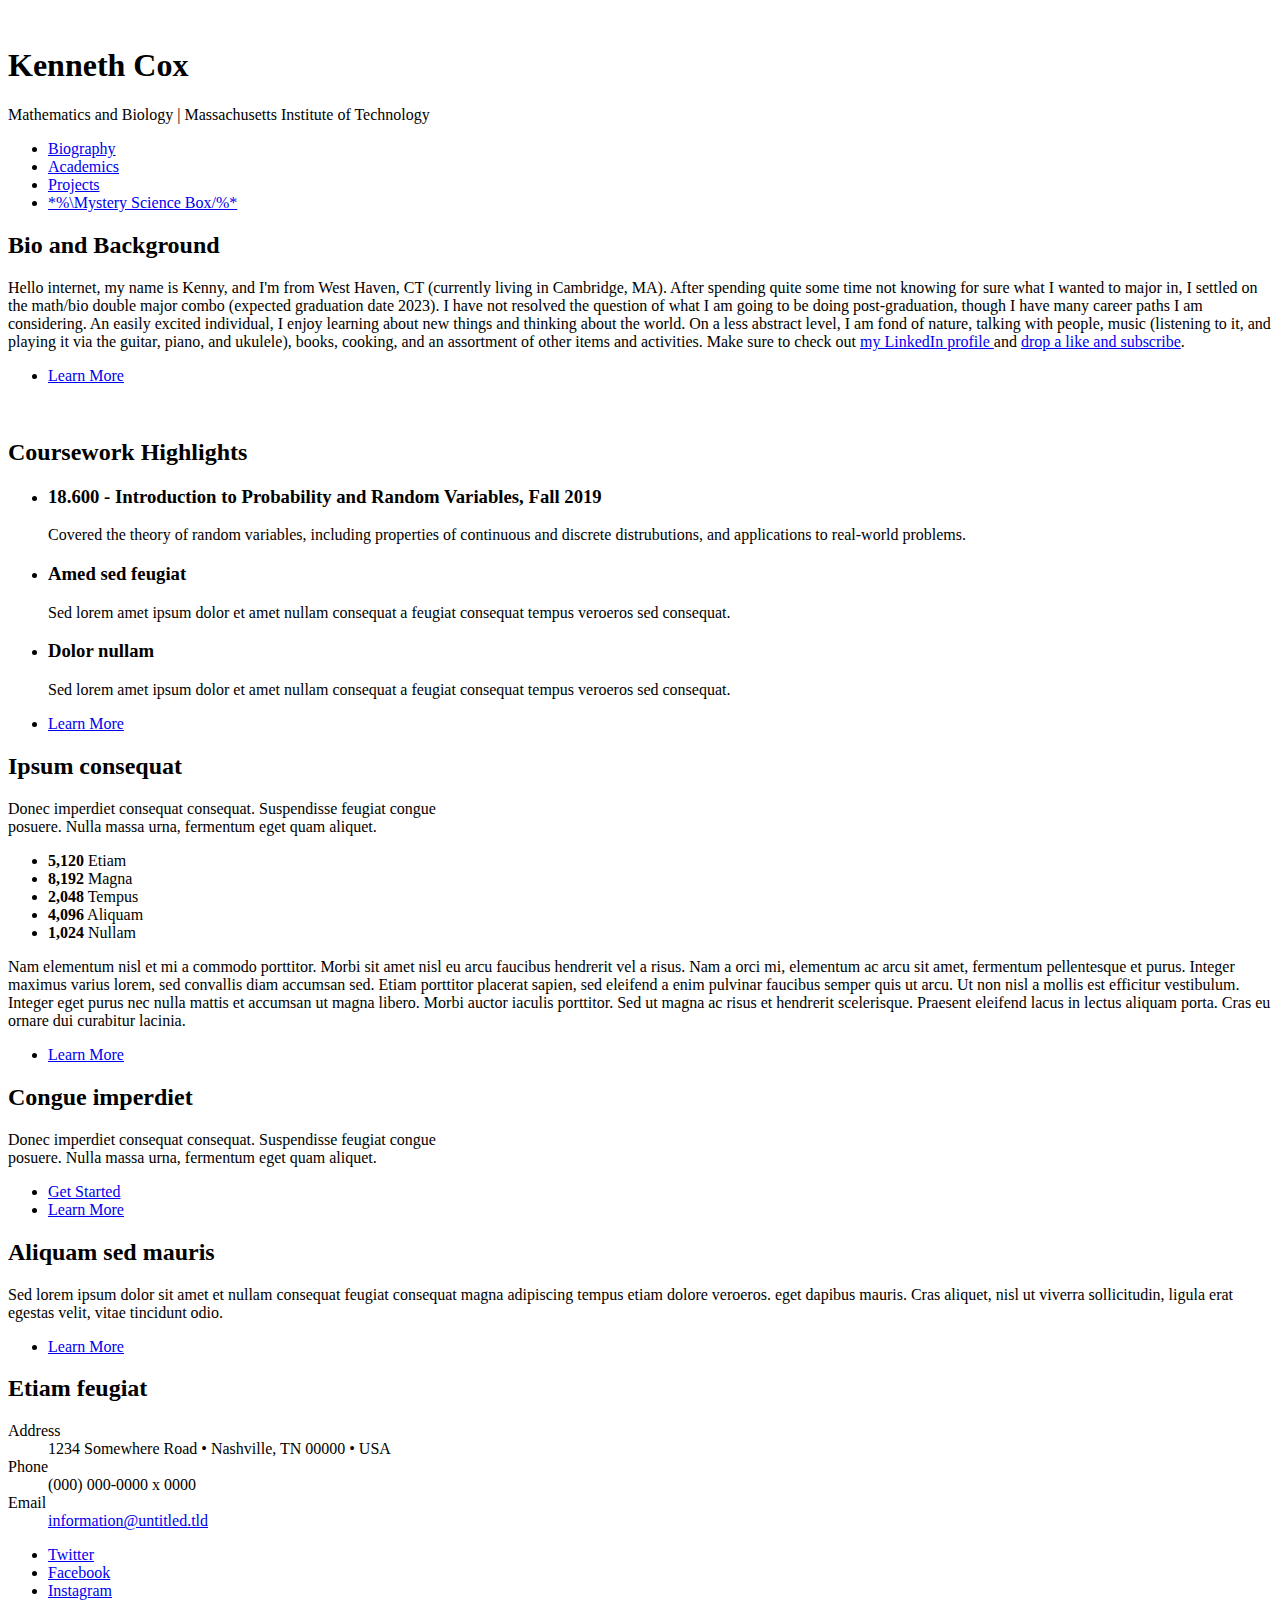
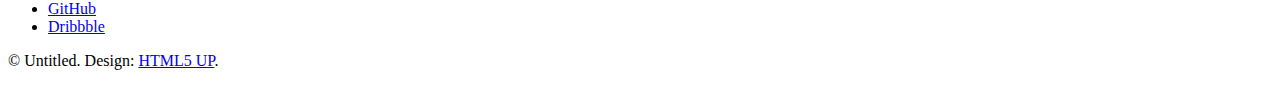
==== index.html @ 0f605940 "bio" ====
<!DOCTYPE HTML>
<!--
	Stellar by HTML5 UP
	html5up.net | @ajlkn
	Free for personal and commercial use under the CCA 3.0 license (html5up.net/license)
-->
<html>
	<head>
		<title>Kenneth Cox - Personal Portfolio</title>
		<meta charset="utf-8" />
		<meta name="viewport" content="width=device-width, initial-scale=1, user-scalable=no" />
		<link rel="stylesheet" href="assets/css/main.css" />
		<noscript><link rel="stylesheet" href="assets/css/noscript.css" /></noscript>
	</head>
	<body class="is-preload">

		<!-- Wrapper -->
			<div id="wrapper">

				<!-- Header -->
					<header id="header" class="alt">
						<span class="logo"><img src="images/guitar playing pic.jpg" alt="" /></span>
						<h1>Kenneth Cox</h1>
						<p>Mathematics and Biology | Massachusetts Institute of Technology</p>
					</header>

				<!-- Nav -->
					<nav id="nav">
						<ul>
							<li><a href="#intro" class="active">Biography</a></li>
							<li><a href="#first">Academics</a></li>
							<li><a href="#second">Projects</a></li>
							<li><a href="#cta">*%\Mystery Science Box/%*</a></li>
						</ul>
					</nav>

				<!-- Main -->
					<div id="main">

						<!-- Introduction -->
							<section id="intro" class="main">
								<div class="spotlight">
									<div class="content">
										<header class="major">
											<h2>Bio and Background</h2>
										</header>
										<p>Hello internet, my name is Kenny, and I'm from West Haven, CT (currently living in Cambridge, MA). After spending quite some time not 
											knowing for sure what I wanted to major in, I settled on the math/bio double major combo (expected graduation date 2023). I have not 
											resolved the question of what I am going to be doing post-graduation, though I have many career paths I am considering. An easily
											excited individual, I enjoy learning about new things and thinking about the world. On a less abstract level, I am fond of 
											nature, talking with people, music (listening to it, and playing it via the guitar, piano, and ukulele), books, cooking, and an
											assortment of other items and activities. Make sure to check out <a href = "https://www.linkedin.com/in/kenneth-cox-94a779156/"> my LinkedIn profile </a>
											and <a href = "https://www.youtube.com/watch?v=dQw4w9WgXcQ">drop a like and subscribe</a>.
										</p>
										<ul class="actions">
											<li><a href="generic.html" class="button">Learn More</a></li>
										</ul>
									</div>
									<span class="image"><img src="images/pic01.jpg" alt="" /></span>
								</div>
							</section>

						<!-- First Section -->
							<section id="first" class="main special">
								<header class="major">
									<h2>Coursework Highlights</h2>
								</header>
								<ul class="features">
									<li>
										<span class="icon solid major style1 fa-code"></span>
										<h3>18.600 - Introduction to Probability and Random Variables, Fall 2019</h3>
										<p>Covered the theory of random variables, including properties of continuous and discrete distrubutions, and applications to real-world problems.</p>
									</li>
									<li>
										<span class="icon major style3 fa-copy"></span>
										<h3>Amed sed feugiat</h3>
										<p>Sed lorem amet ipsum dolor et amet nullam consequat a feugiat consequat tempus veroeros sed consequat.</p>
									</li>
									<li>
										<span class="icon major style5 fa-gem"></span>
										<h3>Dolor nullam</h3>
										<p>Sed lorem amet ipsum dolor et amet nullam consequat a feugiat consequat tempus veroeros sed consequat.</p>
									</li>
								</ul>
								<footer class="major">
									<ul class="actions special">
										<li><a href="generic.html" class="button">Learn More</a></li>
									</ul>
								</footer>
							</section>

						<!-- Second Section -->
							<section id="second" class="main special">
								<header class="major">
									<h2>Ipsum consequat</h2>
									<p>Donec imperdiet consequat consequat. Suspendisse feugiat congue<br />
									posuere. Nulla massa urna, fermentum eget quam aliquet.</p>
								</header>
								<ul class="statistics">
									<li class="style1">
										<span class="icon solid fa-code-branch"></span>
										<strong>5,120</strong> Etiam
									</li>
									<li class="style2">
										<span class="icon fa-folder-open"></span>
										<strong>8,192</strong> Magna
									</li>
									<li class="style3">
										<span class="icon solid fa-signal"></span>
										<strong>2,048</strong> Tempus
									</li>
									<li class="style4">
										<span class="icon solid fa-laptop"></span>
										<strong>4,096</strong> Aliquam
									</li>
									<li class="style5">
										<span class="icon fa-gem"></span>
										<strong>1,024</strong> Nullam
									</li>
								</ul>
								<p class="content">Nam elementum nisl et mi a commodo porttitor. Morbi sit amet nisl eu arcu faucibus hendrerit vel a risus. Nam a orci mi, elementum ac arcu sit amet, fermentum pellentesque et purus. Integer maximus varius lorem, sed convallis diam accumsan sed. Etiam porttitor placerat sapien, sed eleifend a enim pulvinar faucibus semper quis ut arcu. Ut non nisl a mollis est efficitur vestibulum. Integer eget purus nec nulla mattis et accumsan ut magna libero. Morbi auctor iaculis porttitor. Sed ut magna ac risus et hendrerit scelerisque. Praesent eleifend lacus in lectus aliquam porta. Cras eu ornare dui curabitur lacinia.</p>
								<footer class="major">
									<ul class="actions special">
										<li><a href="generic.html" class="button">Learn More</a></li>
									</ul>
								</footer>
							</section>

						<!-- Get Started -->
							<section id="cta" class="main special">
								<header class="major">
									<h2>Congue imperdiet</h2>
									<p>Donec imperdiet consequat consequat. Suspendisse feugiat congue<br />
									posuere. Nulla massa urna, fermentum eget quam aliquet.</p>
								</header>
								<footer class="major">
									<ul class="actions special">
										<li><a href="generic.html" class="button primary">Get Started</a></li>
										<li><a href="generic.html" class="button">Learn More</a></li>
									</ul>
								</footer>
							</section>

					</div>

				<!-- Footer -->
					<footer id="footer">
						<section>
							<h2>Aliquam sed mauris</h2>
							<p>Sed lorem ipsum dolor sit amet et nullam consequat feugiat consequat magna adipiscing tempus etiam dolore veroeros. eget dapibus mauris. Cras aliquet, nisl ut viverra sollicitudin, ligula erat egestas velit, vitae tincidunt odio.</p>
							<ul class="actions">
								<li><a href="generic.html" class="button">Learn More</a></li>
							</ul>
						</section>
						<section>
							<h2>Etiam feugiat</h2>
							<dl class="alt">
								<dt>Address</dt>
								<dd>1234 Somewhere Road &bull; Nashville, TN 00000 &bull; USA</dd>
								<dt>Phone</dt>
								<dd>(000) 000-0000 x 0000</dd>
								<dt>Email</dt>
								<dd><a href="#">information@untitled.tld</a></dd>
							</dl>
							<ul class="icons">
								<li><a href="#" class="icon brands fa-twitter alt"><span class="label">Twitter</span></a></li>
								<li><a href="#" class="icon brands fa-facebook-f alt"><span class="label">Facebook</span></a></li>
								<li><a href="#" class="icon brands fa-instagram alt"><span class="label">Instagram</span></a></li>
								<li><a href="#" class="icon brands fa-github alt"><span class="label">GitHub</span></a></li>
								<li><a href="#" class="icon brands fa-dribbble alt"><span class="label">Dribbble</span></a></li>
							</ul>
						</section>
						<p class="copyright">&copy; Untitled. Design: <a href="https://html5up.net">HTML5 UP</a>.</p>
					</footer>

			</div>

		<!-- Scripts -->
			<script src="assets/js/jquery.min.js"></script>
			<script src="assets/js/jquery.scrollex.min.js"></script>
			<script src="assets/js/jquery.scrolly.min.js"></script>
			<script src="assets/js/browser.min.js"></script>
			<script src="assets/js/breakpoints.min.js"></script>
			<script src="assets/js/util.js"></script>
			<script src="assets/js/main.js"></script>

	</body>
</html>
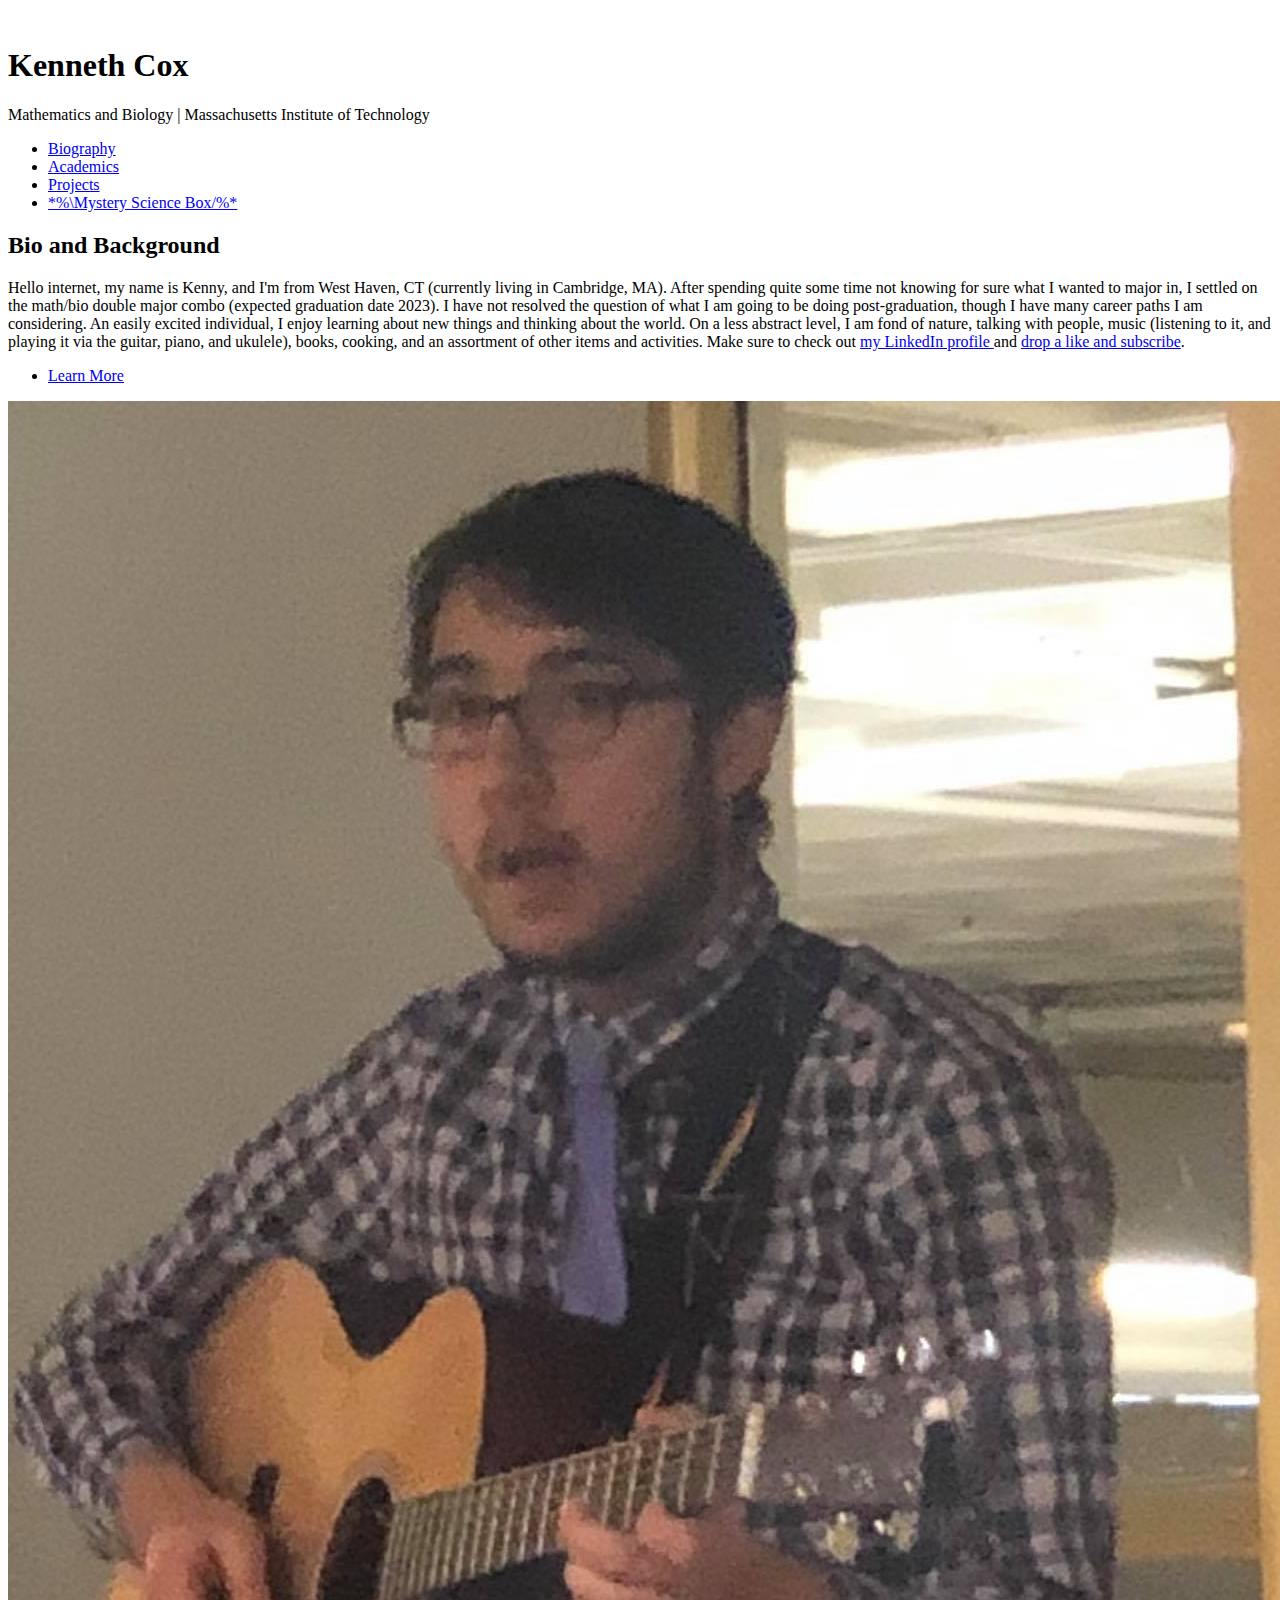
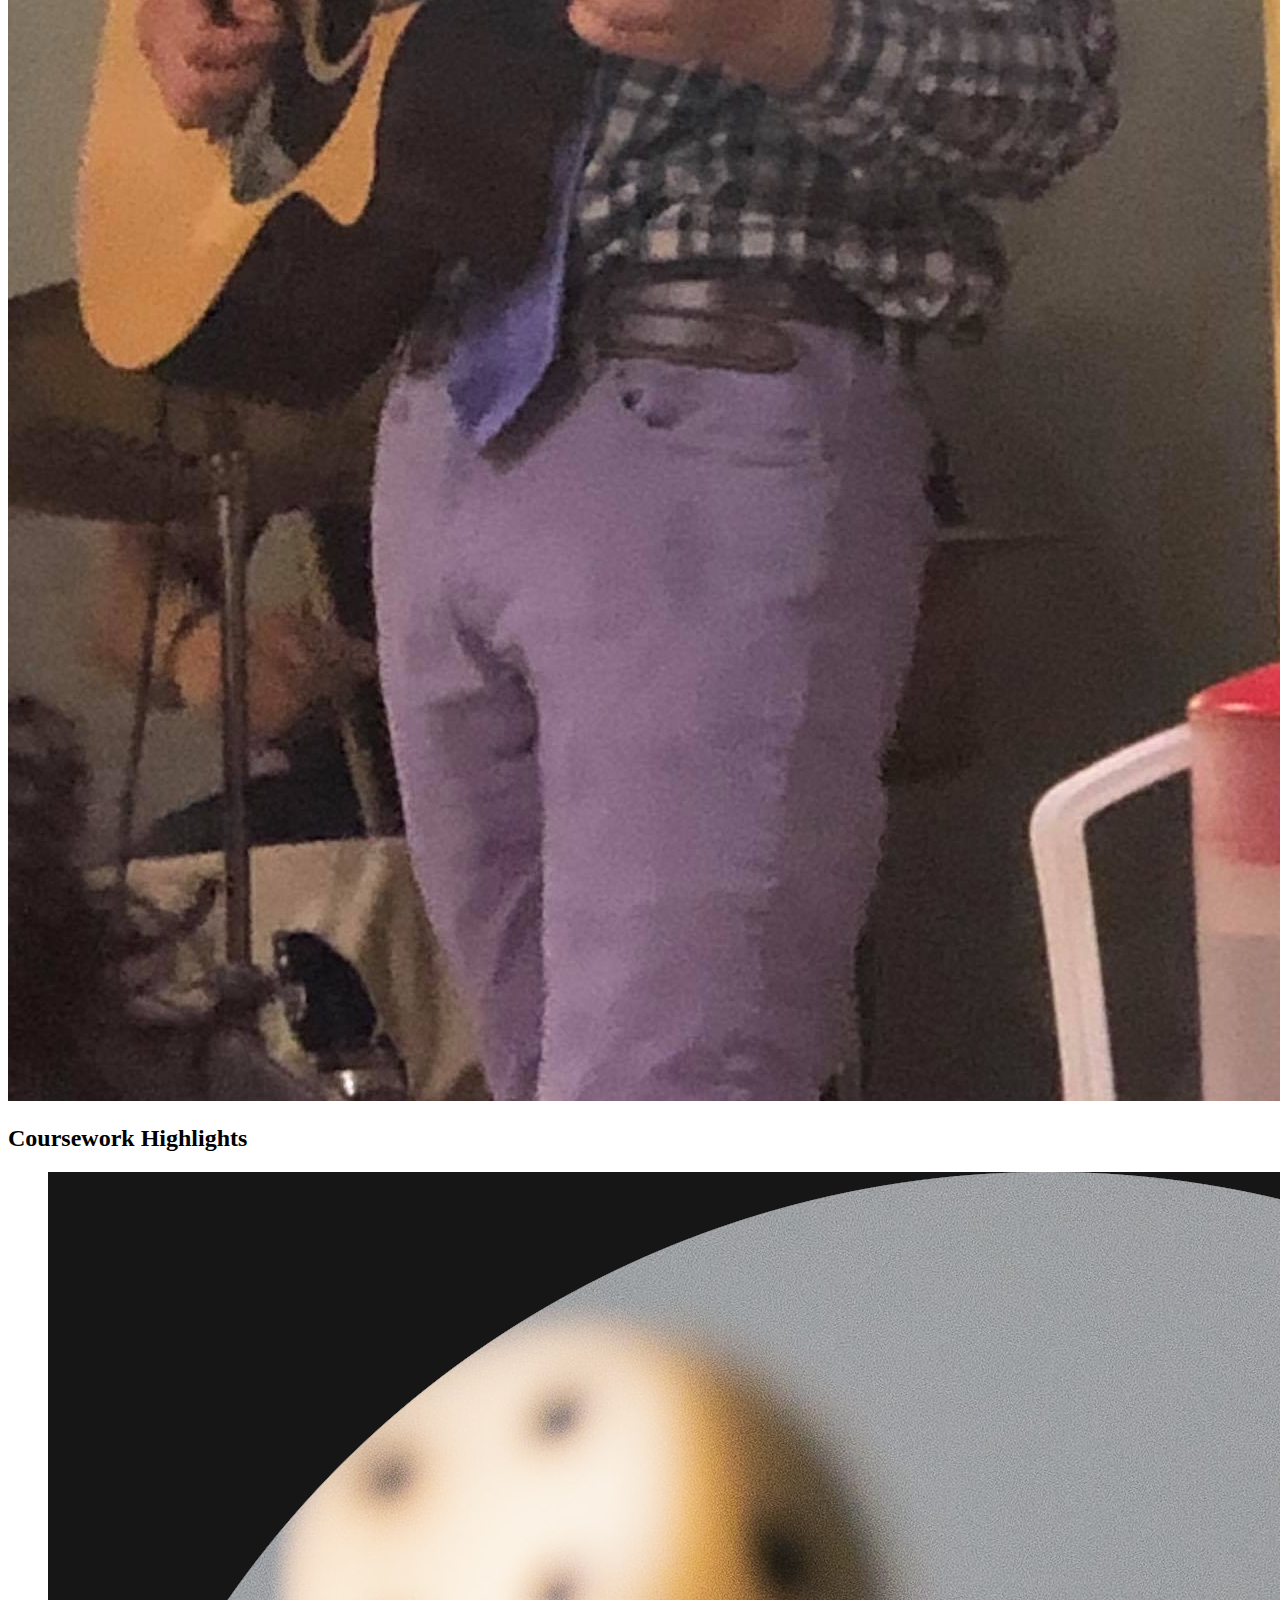
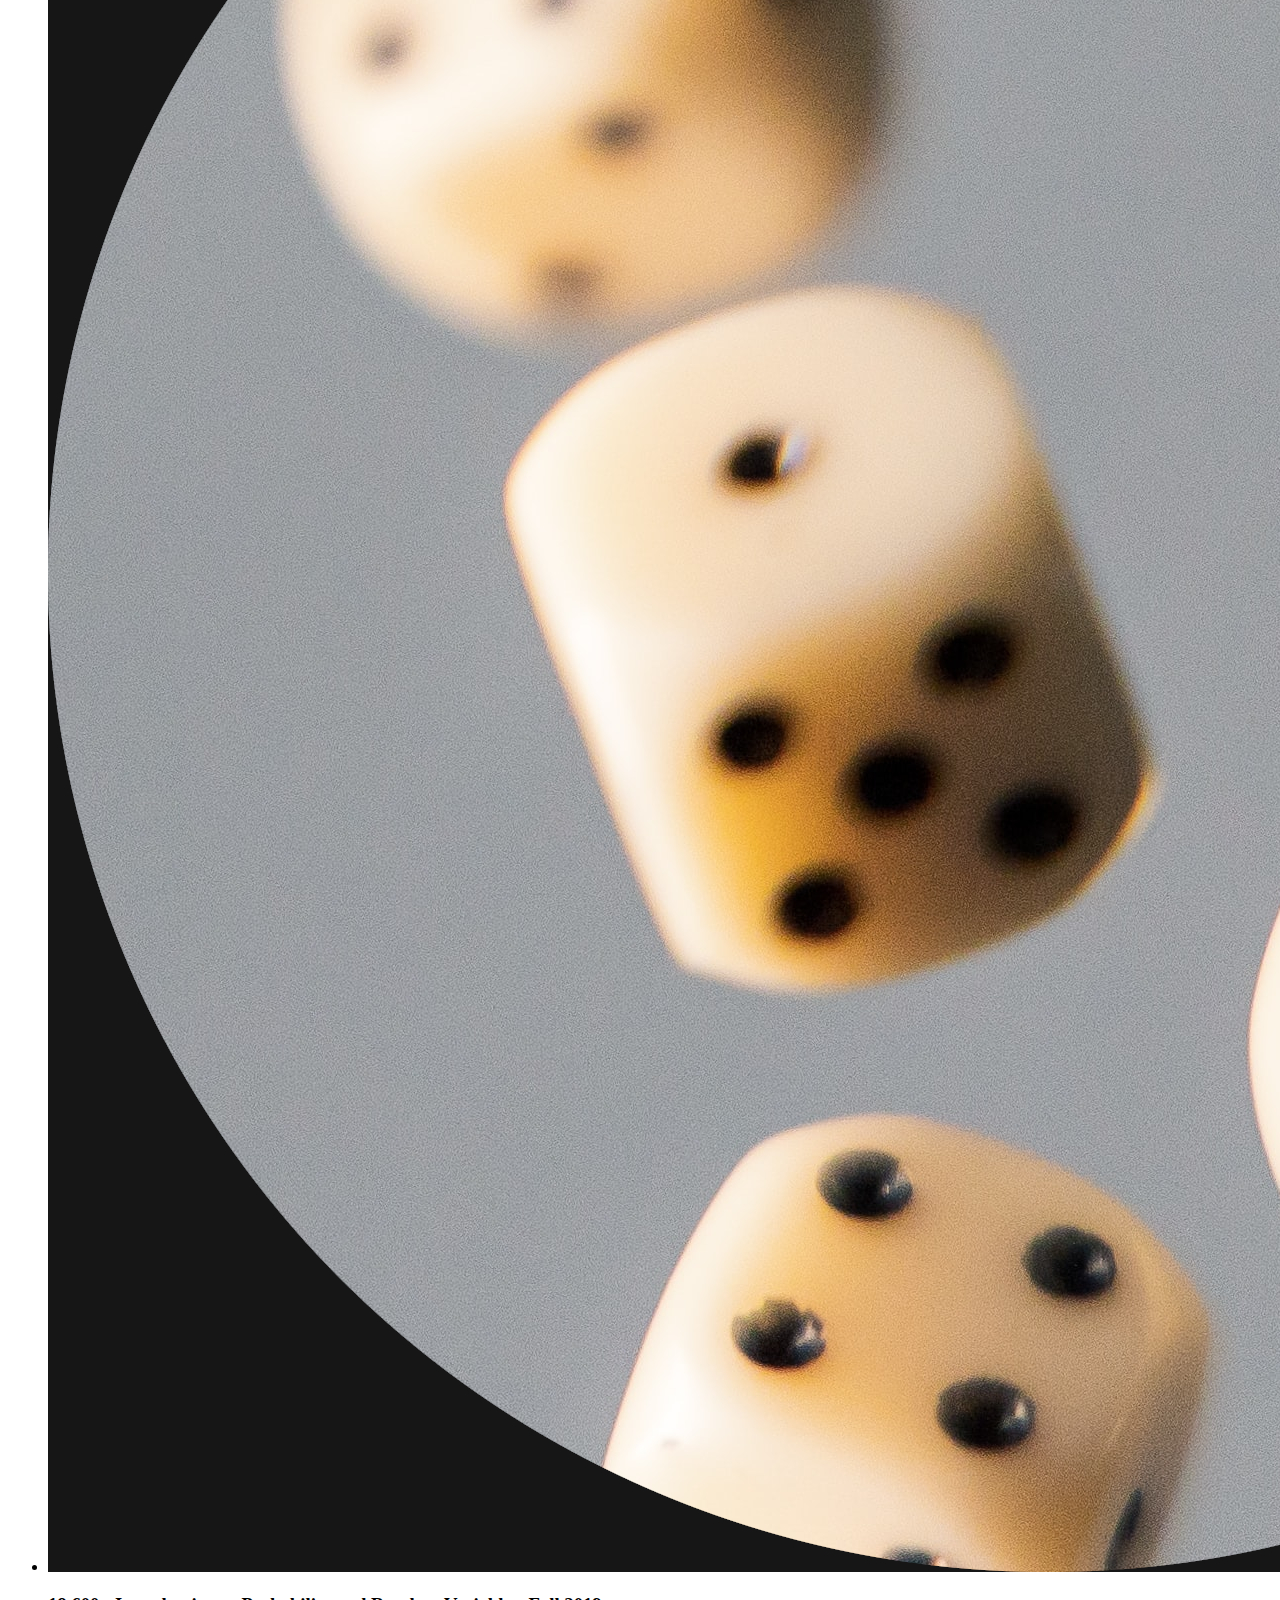
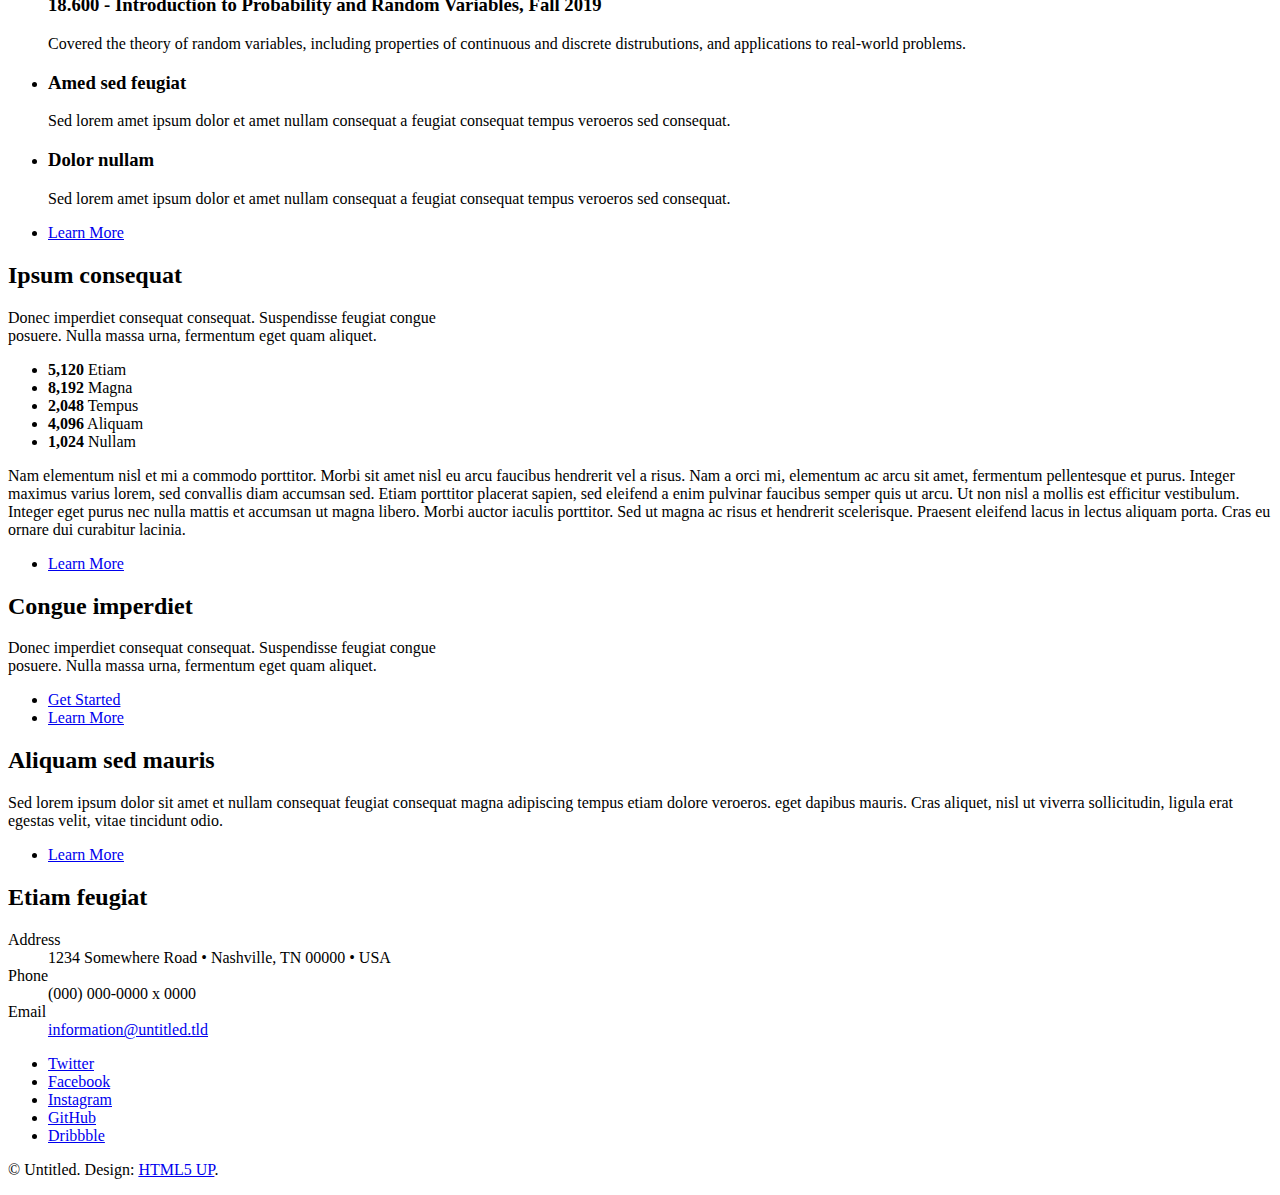
==== commit a0b1dfe1: "image tests" ====
--- a/index.html
+++ b/index.html
@@ -56,7 +56,7 @@
 											<li><a href="generic.html" class="button">Learn More</a></li>
 										</ul>
 									</div>
-									<span class="image"><img src="images/pic01.jpg" alt="" /></span>
+									<span class="image"><img src="images/grainy guitar pic.jpg" alt="" /></span>
 								</div>
 							</section>
 
@@ -67,7 +67,7 @@
 								</header>
 								<ul class="features">
 									<li>
-										<span class="icon solid major style1 fa-code"></span>
+										<span class="image"><img src="images/dice.jpg" alt="" /></span>
 										<h3>18.600 - Introduction to Probability and Random Variables, Fall 2019</h3>
 										<p>Covered the theory of random variables, including properties of continuous and discrete distrubutions, and applications to real-world problems.</p>
 									</li>
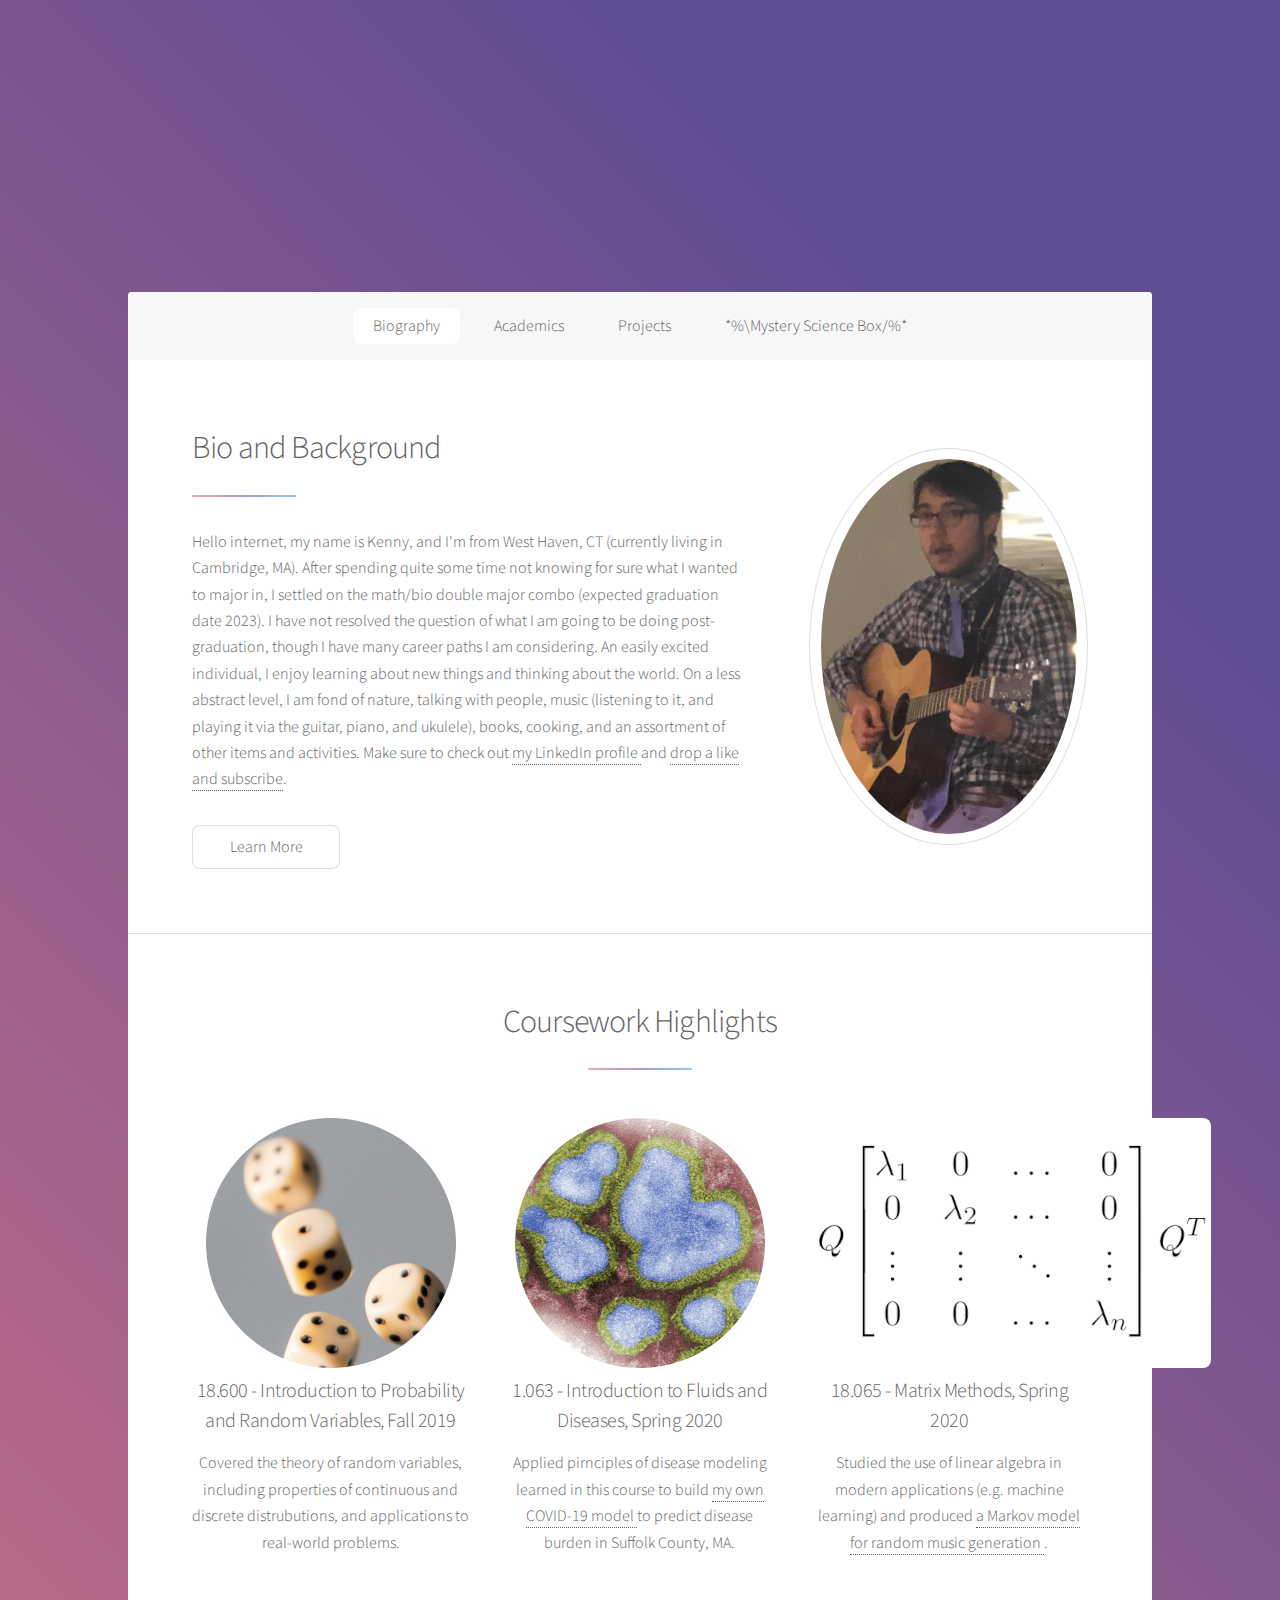
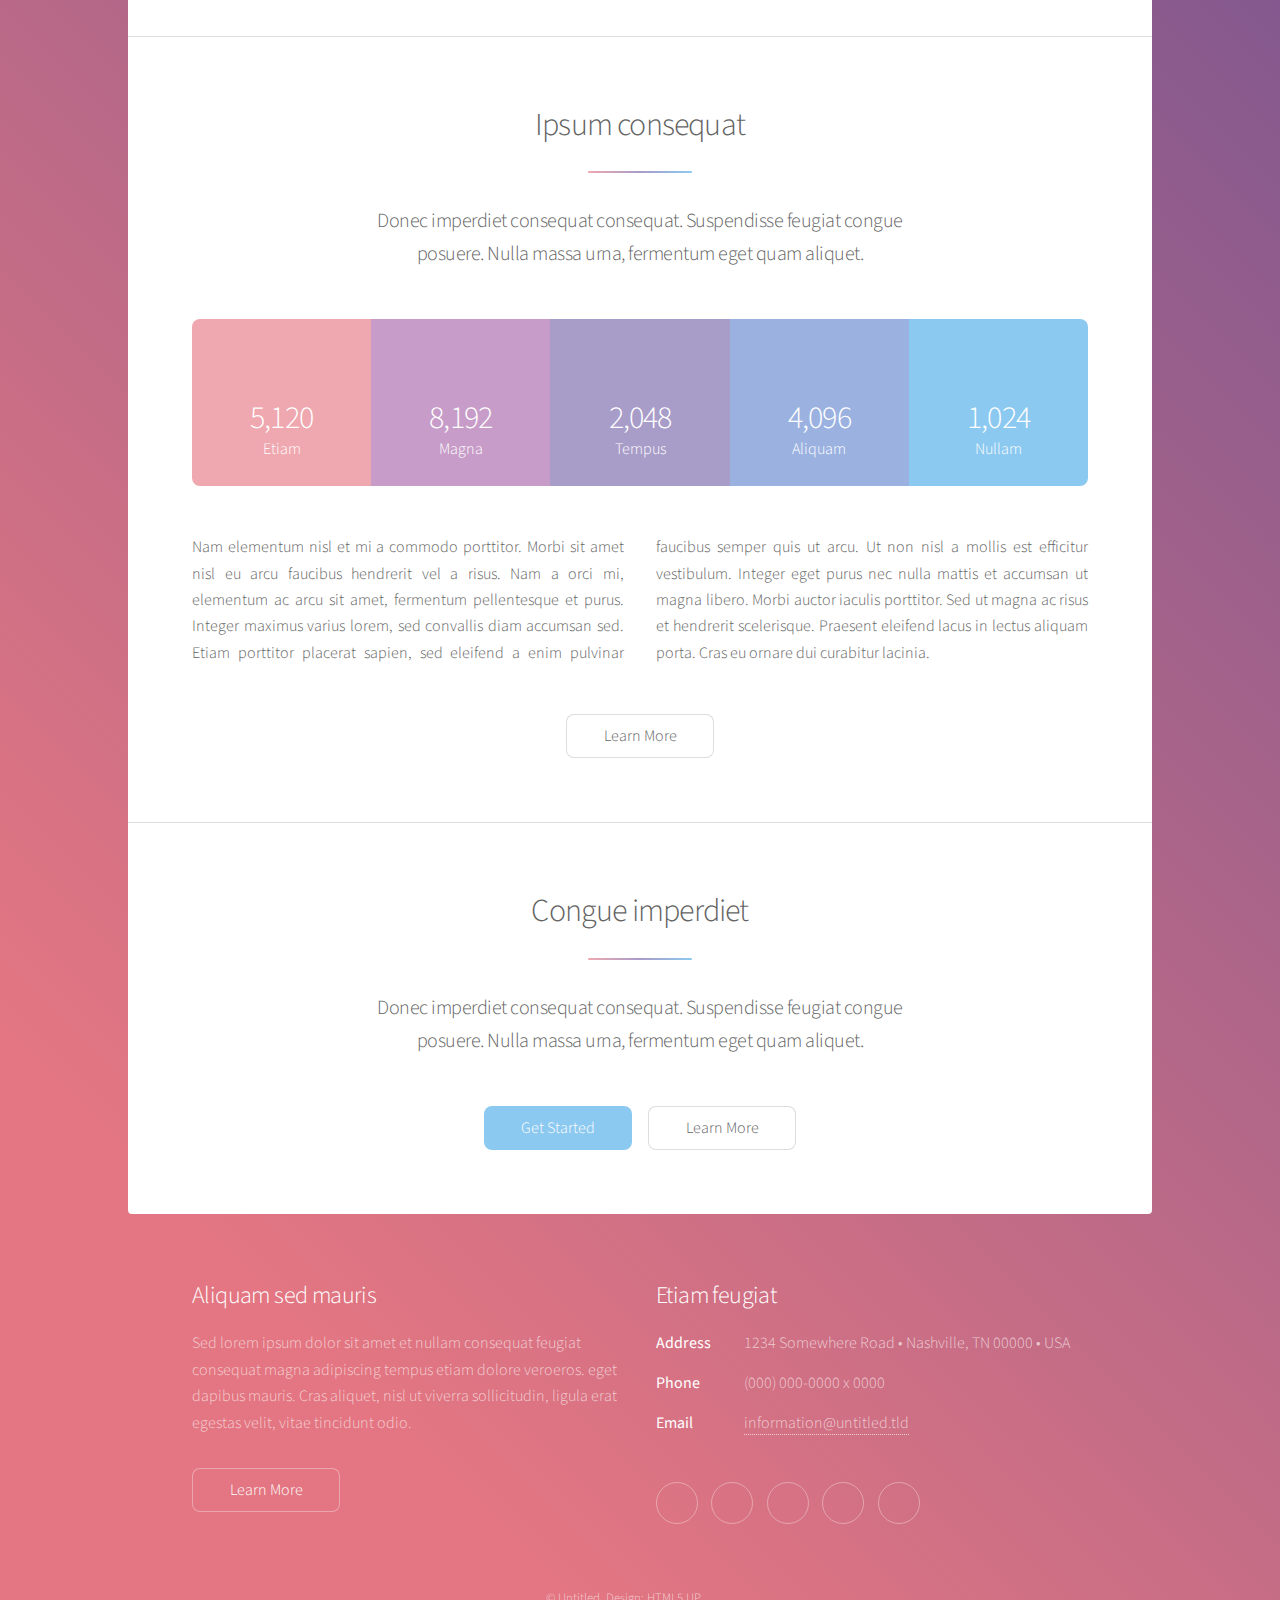
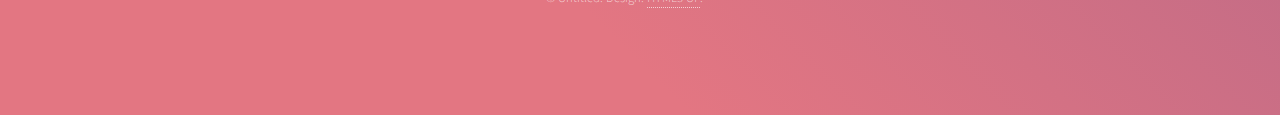
==== commit 7031c20d: "course highlights" ====
--- a/index.html
+++ b/index.html
@@ -19,7 +19,6 @@
 
 				<!-- Header -->
 					<header id="header" class="alt">
-						<span class="logo"><img src="images/guitar playing pic.jpg" alt="" /></span>
 						<h1>Kenneth Cox</h1>
 						<p>Mathematics and Biology | Massachusetts Institute of Technology</p>
 					</header>
@@ -72,21 +71,16 @@
 										<p>Covered the theory of random variables, including properties of continuous and discrete distrubutions, and applications to real-world problems.</p>
 									</li>
 									<li>
-										<span class="icon major style3 fa-copy"></span>
-										<h3>Amed sed feugiat</h3>
-										<p>Sed lorem amet ipsum dolor et amet nullam consequat a feugiat consequat tempus veroeros sed consequat.</p>
+										<span class="image"><img src="images/virus.jpg" alt="" /></span>
+										<h3>1.063 - Introduction to Fluids and Diseases, Spring 2020</h3>
+										<p>Applied pirnciples of disease modeling learned in this course to build <a href = "documents/1.063 Final Project Report.pdf"> my own COVID-19 model </a> to predict disease burden in Suffolk County, MA.</p>
 									</li>
 									<li>
-										<span class="icon major style5 fa-gem"></span>
-										<h3>Dolor nullam</h3>
-										<p>Sed lorem amet ipsum dolor et amet nullam consequat a feugiat consequat tempus veroeros sed consequat.</p>
+										<span class="image"><img src="images/18.065 photo.PNG" alt="" /></span>
+										<h3>18.065 - Matrix Methods, Spring 2020</h3>
+										<p>Studied the use of linear algebra in modern applications (e.g. machine learning) and produced <a href = "documents/18_065_Final_Project.pdf"> a Markov model for random music generation </a>.</p>
 									</li>
 								</ul>
-								<footer class="major">
-									<ul class="actions special">
-										<li><a href="generic.html" class="button">Learn More</a></li>
-									</ul>
-								</footer>
 							</section>
 
 						<!-- Second Section -->
--- a/assets/css/main.css
+++ b/assets/css/main.css
@@ -0,0 +1,3785 @@
+@import url(fontawesome-all.min.css);
+@import 'https://fonts.googleapis.com/css?family=Source+Sans+Pro:300,400';
+
+/*
+	Stellar by HTML5 UP
+	html5up.net | @ajlkn
+	Free for personal and commercial use under the CCA 3.0 license (html5up.net/license)
+*/
+
+html, body, div, span, applet, object,
+iframe, h1, h2, h3, h4, h5, h6, p, blockquote,
+pre, a, abbr, acronym, address, big, cite,
+code, del, dfn, em, img, ins, kbd, q, s, samp,
+small, strike, strong, sub, sup, tt, var, b,
+u, i, center, dl, dt, dd, ol, ul, li, fieldset,
+form, label, legend, table, caption, tbody,
+tfoot, thead, tr, th, td, article, aside,
+canvas, details, embed, figure, figcaption,
+footer, header, hgroup, menu, nav, output, ruby,
+section, summary, time, mark, audio, video {
+	margin: 0;
+	padding: 0;
+	border: 0;
+	font-size: 100%;
+	font: inherit;
+	vertical-align: baseline;}
+
+article, aside, details, figcaption, figure,
+footer, header, hgroup, menu, nav, section {
+	display: block;}
+
+body {
+	line-height: 1;
+}
+
+ol, ul {
+	list-style: none;
+}
+
+blockquote, q {
+	quotes: none;
+}
+
+	blockquote:before, blockquote:after, q:before, q:after {
+		content: '';
+		content: none;
+	}
+
+table {
+	border-collapse: collapse;
+	border-spacing: 0;
+}
+
+body {
+	-webkit-text-size-adjust: none;
+}
+
+mark {
+	background-color: transparent;
+	color: inherit;
+}
+
+input::-moz-focus-inner {
+	border: 0;
+	padding: 0;
+}
+
+input, select, textarea {
+	-moz-appearance: none;
+	-webkit-appearance: none;
+	-ms-appearance: none;
+	appearance: none;
+}
+
+/* Basic */
+
+	@-ms-viewport {
+		width: device-width;
+	}
+
+	body {
+		-ms-overflow-style: scrollbar;
+	}
+
+	@media screen and (max-width: 480px) {
+
+		html, body {
+			min-width: 320px;
+		}
+
+	}
+
+	html {
+		box-sizing: border-box;
+	}
+
+	*, *:before, *:after {
+		box-sizing: inherit;
+	}
+
+	body {
+		background-color: #935d8c;
+		background-image: url("images/overlay.png"), -moz-linear-gradient(45deg, #e37682 15%, #5f4d93 85%);
+		background-image: url("images/overlay.png"), -webkit-linear-gradient(45deg, #e37682 15%, #5f4d93 85%);
+		background-image: url("images/overlay.png"), -ms-linear-gradient(45deg, #e37682 15%, #5f4d93 85%);
+		background-image: url("images/overlay.png"), linear-gradient(45deg, #e37682 15%, #5f4d93 85%);
+	}
+
+		body.is-preload *, body.is-preload *:before, body.is-preload *:after {
+			-moz-animation: none !important;
+			-webkit-animation: none !important;
+			-ms-animation: none !important;
+			animation: none !important;
+			-moz-transition: none !important;
+			-webkit-transition: none !important;
+			-ms-transition: none !important;
+			transition: none !important;
+		}
+
+/* Type */
+
+	body {
+		background-color: #935d8c;
+		color: rgba(255, 255, 255, 0.65);
+	}
+
+	body, input, select, textarea {
+		font-family: "Source Sans Pro", Helvetica, sans-serif;
+		font-size: 17pt;
+		font-weight: 300;
+		line-height: 1.65;
+	}
+
+		@media screen and (max-width: 1680px) {
+
+			body, input, select, textarea {
+				font-size: 14pt;
+			}
+
+		}
+
+		@media screen and (max-width: 1280px) {
+
+			body, input, select, textarea {
+				font-size: 12pt;
+			}
+
+		}
+
+		@media screen and (max-width: 360px) {
+
+			body, input, select, textarea {
+				font-size: 11pt;
+			}
+
+		}
+
+	a {
+		-moz-transition: color 0.2s ease, border-bottom 0.2s ease;
+		-webkit-transition: color 0.2s ease, border-bottom 0.2s ease;
+		-ms-transition: color 0.2s ease, border-bottom 0.2s ease;
+		transition: color 0.2s ease, border-bottom 0.2s ease;
+		text-decoration: none;
+		border-bottom: dotted 1px;
+		color: inherit;
+	}
+
+		a:hover {
+			border-bottom-color: transparent;
+		}
+
+	strong, b {
+		font-weight: 400;
+	}
+
+	em, i {
+		font-style: italic;
+	}
+
+	p {
+		margin: 0 0 2em 0;
+	}
+
+		p.content {
+			-moz-columns: 20em 2;
+			-webkit-columns: 20em 2;
+			-ms-columns: 20em 2;
+			columns: 20em 2;
+			-moz-column-gap: 2em;
+			-webkit-column-gap: 2em;
+			-ms-column-gap: 2em;
+			column-gap: 2em;
+			text-align: justify;
+		}
+
+	h1, h2, h3, h4, h5, h6 {
+		font-weight: 300;
+		line-height: 1.5;
+		margin: 0 0 0.7em 0;
+		letter-spacing: -0.025em;
+	}
+
+		h1 a, h2 a, h3 a, h4 a, h5 a, h6 a {
+			color: inherit;
+			text-decoration: none;
+		}
+
+	h1 {
+		font-size: 2.5em;
+		line-height: 1.2;
+	}
+
+	h2 {
+		font-size: 1.5em;
+	}
+
+	h3 {
+		font-size: 1.25em;
+	}
+
+	h4 {
+		font-size: 1.1em;
+	}
+
+	h5 {
+		font-size: 0.9em;
+	}
+
+	h6 {
+		font-size: 0.7em;
+	}
+
+	@media screen and (max-width: 736px) {
+
+		h1 {
+			font-size: 2em;
+		}
+
+	}
+
+	sub {
+		font-size: 0.8em;
+		position: relative;
+		top: 0.5em;
+	}
+
+	sup {
+		font-size: 0.8em;
+		position: relative;
+		top: -0.5em;
+	}
+
+	blockquote {
+		border-left: solid 4px;
+		font-style: italic;
+		margin: 0 0 2em 0;
+		padding: 0.5em 0 0.5em 2em;
+	}
+
+	code {
+		border-radius: 8px;
+		border: solid 1px;
+		font-family: "Courier New", monospace;
+		font-size: 0.9em;
+		margin: 0 0.25em;
+		padding: 0.25em 0.65em;
+	}
+
+	pre {
+		-webkit-overflow-scrolling: touch;
+		font-family: "Courier New", monospace;
+		font-size: 0.9em;
+		margin: 0 0 2em 0;
+	}
+
+		pre code {
+			display: block;
+			line-height: 1.75;
+			padding: 1em 1.5em;
+			overflow-x: auto;
+		}
+
+	hr {
+		border: 0;
+		border-bottom: solid 1px;
+		margin: 2em 0;
+	}
+
+		hr.major {
+			margin: 3em 0;
+		}
+
+	.align-left {
+		text-align: left;
+	}
+
+	.align-center {
+		text-align: center;
+	}
+
+	.align-right {
+		text-align: right;
+	}
+
+	input, select, textarea {
+		color: #ffffff;
+	}
+
+	a:hover {
+		color: #ffffff;
+	}
+
+	strong, b {
+		color: #ffffff;
+	}
+
+	h1, h2, h3, h4, h5, h6 {
+		color: #ffffff;
+	}
+
+	blockquote {
+		border-left-color: rgba(255, 255, 255, 0.35);
+	}
+
+	code {
+		background: rgba(255, 255, 255, 0.075);
+		border-color: rgba(255, 255, 255, 0.35);
+	}
+
+	hr {
+		border-bottom-color: rgba(255, 255, 255, 0.35);
+	}
+
+/* Row */
+
+	.row {
+		display: flex;
+		flex-wrap: wrap;
+		box-sizing: border-box;
+		align-items: stretch;
+	}
+
+		.row > * {
+			box-sizing: border-box;
+		}
+
+		.row.gtr-uniform > * > :last-child {
+			margin-bottom: 0;
+		}
+
+		.row.aln-left {
+			justify-content: flex-start;
+		}
+
+		.row.aln-center {
+			justify-content: center;
+		}
+
+		.row.aln-right {
+			justify-content: flex-end;
+		}
+
+		.row.aln-top {
+			align-items: flex-start;
+		}
+
+		.row.aln-middle {
+			align-items: center;
+		}
+
+		.row.aln-bottom {
+			align-items: flex-end;
+		}
+
+		.row > .imp {
+			order: -1;
+		}
+
+		.row > .col-1 {
+			width: 8.33333%;
+		}
+
+		.row > .off-1 {
+			margin-left: 8.33333%;
+		}
+
+		.row > .col-2 {
+			width: 16.66667%;
+		}
+
+		.row > .off-2 {
+			margin-left: 16.66667%;
+		}
+
+		.row > .col-3 {
+			width: 25%;
+		}
+
+		.row > .off-3 {
+			margin-left: 25%;
+		}
+
+		.row > .col-4 {
+			width: 33.33333%;
+		}
+
+		.row > .off-4 {
+			margin-left: 33.33333%;
+		}
+
+		.row > .col-5 {
+			width: 41.66667%;
+		}
+
+		.row > .off-5 {
+			margin-left: 41.66667%;
+		}
+
+		.row > .col-6 {
+			width: 50%;
+		}
+
+		.row > .off-6 {
+			margin-left: 50%;
+		}
+
+		.row > .col-7 {
+			width: 58.33333%;
+		}
+
+		.row > .off-7 {
+			margin-left: 58.33333%;
+		}
+
+		.row > .col-8 {
+			width: 66.66667%;
+		}
+
+		.row > .off-8 {
+			margin-left: 66.66667%;
+		}
+
+		.row > .col-9 {
+			width: 75%;
+		}
+
+		.row > .off-9 {
+			margin-left: 75%;
+		}
+
+		.row > .col-10 {
+			width: 83.33333%;
+		}
+
+		.row > .off-10 {
+			margin-left: 83.33333%;
+		}
+
+		.row > .col-11 {
+			width: 91.66667%;
+		}
+
+		.row > .off-11 {
+			margin-left: 91.66667%;
+		}
+
+		.row > .col-12 {
+			width: 100%;
+		}
+
+		.row > .off-12 {
+			margin-left: 100%;
+		}
+
+		.row.gtr-0 {
+			margin-top: 0;
+			margin-left: 0em;
+		}
+
+			.row.gtr-0 > * {
+				padding: 0 0 0 0em;
+			}
+
+			.row.gtr-0.gtr-uniform {
+				margin-top: 0em;
+			}
+
+				.row.gtr-0.gtr-uniform > * {
+					padding-top: 0em;
+				}
+
+		.row.gtr-25 {
+			margin-top: 0;
+			margin-left: -0.375em;
+		}
+
+			.row.gtr-25 > * {
+				padding: 0 0 0 0.375em;
+			}
+
+			.row.gtr-25.gtr-uniform {
+				margin-top: -0.375em;
+			}
+
+				.row.gtr-25.gtr-uniform > * {
+					padding-top: 0.375em;
+				}
+
+		.row.gtr-50 {
+			margin-top: 0;
+			margin-left: -0.75em;
+		}
+
+			.row.gtr-50 > * {
+				padding: 0 0 0 0.75em;
+			}
+
+			.row.gtr-50.gtr-uniform {
+				margin-top: -0.75em;
+			}
+
+				.row.gtr-50.gtr-uniform > * {
+					padding-top: 0.75em;
+				}
+
+		.row {
+			margin-top: 0;
+			margin-left: -1.5em;
+		}
+
+			.row > * {
+				padding: 0 0 0 1.5em;
+			}
+
+			.row.gtr-uniform {
+				margin-top: -1.5em;
+			}
+
+				.row.gtr-uniform > * {
+					padding-top: 1.5em;
+				}
+
+		.row.gtr-150 {
+			margin-top: 0;
+			margin-left: -2.25em;
+		}
+
+			.row.gtr-150 > * {
+				padding: 0 0 0 2.25em;
+			}
+
+			.row.gtr-150.gtr-uniform {
+				margin-top: -2.25em;
+			}
+
+				.row.gtr-150.gtr-uniform > * {
+					padding-top: 2.25em;
+				}
+
+		.row.gtr-200 {
+			margin-top: 0;
+			margin-left: -3em;
+		}
+
+			.row.gtr-200 > * {
+				padding: 0 0 0 3em;
+			}
+
+			.row.gtr-200.gtr-uniform {
+				margin-top: -3em;
+			}
+
+				.row.gtr-200.gtr-uniform > * {
+					padding-top: 3em;
+				}
+
+		@media screen and (max-width: 1680px) {
+
+			.row {
+				display: flex;
+				flex-wrap: wrap;
+				box-sizing: border-box;
+				align-items: stretch;
+			}
+
+				.row > * {
+					box-sizing: border-box;
+				}
+
+				.row.gtr-uniform > * > :last-child {
+					margin-bottom: 0;
+				}
+
+				.row.aln-left {
+					justify-content: flex-start;
+				}
+
+				.row.aln-center {
+					justify-content: center;
+				}
+
+				.row.aln-right {
+					justify-content: flex-end;
+				}
+
+				.row.aln-top {
+					align-items: flex-start;
+				}
+
+				.row.aln-middle {
+					align-items: center;
+				}
+
+				.row.aln-bottom {
+					align-items: flex-end;
+				}
+
+				.row > .imp-xlarge {
+					order: -1;
+				}
+
+				.row > .col-1-xlarge {
+					width: 8.33333%;
+				}
+
+				.row > .off-1-xlarge {
+					margin-left: 8.33333%;
+				}
+
+				.row > .col-2-xlarge {
+					width: 16.66667%;
+				}
+
+				.row > .off-2-xlarge {
+					margin-left: 16.66667%;
+				}
+
+				.row > .col-3-xlarge {
+					width: 25%;
+				}
+
+				.row > .off-3-xlarge {
+					margin-left: 25%;
+				}
+
+				.row > .col-4-xlarge {
+					width: 33.33333%;
+				}
+
+				.row > .off-4-xlarge {
+					margin-left: 33.33333%;
+				}
+
+				.row > .col-5-xlarge {
+					width: 41.66667%;
+				}
+
+				.row > .off-5-xlarge {
+					margin-left: 41.66667%;
+				}
+
+				.row > .col-6-xlarge {
+					width: 50%;
+				}
+
+				.row > .off-6-xlarge {
+					margin-left: 50%;
+				}
+
+				.row > .col-7-xlarge {
+					width: 58.33333%;
+				}
+
+				.row > .off-7-xlarge {
+					margin-left: 58.33333%;
+				}
+
+				.row > .col-8-xlarge {
+					width: 66.66667%;
+				}
+
+				.row > .off-8-xlarge {
+					margin-left: 66.66667%;
+				}
+
+				.row > .col-9-xlarge {
+					width: 75%;
+				}
+
+				.row > .off-9-xlarge {
+					margin-left: 75%;
+				}
+
+				.row > .col-10-xlarge {
+					width: 83.33333%;
+				}
+
+				.row > .off-10-xlarge {
+					margin-left: 83.33333%;
+				}
+
+				.row > .col-11-xlarge {
+					width: 91.66667%;
+				}
+
+				.row > .off-11-xlarge {
+					margin-left: 91.66667%;
+				}
+
+				.row > .col-12-xlarge {
+					width: 100%;
+				}
+
+				.row > .off-12-xlarge {
+					margin-left: 100%;
+				}
+
+				.row.gtr-0 {
+					margin-top: 0;
+					margin-left: 0em;
+				}
+
+					.row.gtr-0 > * {
+						padding: 0 0 0 0em;
+					}
+
+					.row.gtr-0.gtr-uniform {
+						margin-top: 0em;
+					}
+
+						.row.gtr-0.gtr-uniform > * {
+							padding-top: 0em;
+						}
+
+				.row.gtr-25 {
+					margin-top: 0;
+					margin-left: -0.375em;
+				}
+
+					.row.gtr-25 > * {
+						padding: 0 0 0 0.375em;
+					}
+
+					.row.gtr-25.gtr-uniform {
+						margin-top: -0.375em;
+					}
+
+						.row.gtr-25.gtr-uniform > * {
+							padding-top: 0.375em;
+						}
+
+				.row.gtr-50 {
+					margin-top: 0;
+					margin-left: -0.75em;
+				}
+
+					.row.gtr-50 > * {
+						padding: 0 0 0 0.75em;
+					}
+
+					.row.gtr-50.gtr-uniform {
+						margin-top: -0.75em;
+					}
+
+						.row.gtr-50.gtr-uniform > * {
+							padding-top: 0.75em;
+						}
+
+				.row {
+					margin-top: 0;
+					margin-left: -1.5em;
+				}
+
+					.row > * {
+						padding: 0 0 0 1.5em;
+					}
+
+					.row.gtr-uniform {
+						margin-top: -1.5em;
+					}
+
+						.row.gtr-uniform > * {
+							padding-top: 1.5em;
+						}
+
+				.row.gtr-150 {
+					margin-top: 0;
+					margin-left: -2.25em;
+				}
+
+					.row.gtr-150 > * {
+						padding: 0 0 0 2.25em;
+					}
+
+					.row.gtr-150.gtr-uniform {
+						margin-top: -2.25em;
+					}
+
+						.row.gtr-150.gtr-uniform > * {
+							padding-top: 2.25em;
+						}
+
+				.row.gtr-200 {
+					margin-top: 0;
+					margin-left: -3em;
+				}
+
+					.row.gtr-200 > * {
+						padding: 0 0 0 3em;
+					}
+
+					.row.gtr-200.gtr-uniform {
+						margin-top: -3em;
+					}
+
+						.row.gtr-200.gtr-uniform > * {
+							padding-top: 3em;
+						}
+
+		}
+
+		@media screen and (max-width: 1280px) {
+
+			.row {
+				display: flex;
+				flex-wrap: wrap;
+				box-sizing: border-box;
+				align-items: stretch;
+			}
+
+				.row > * {
+					box-sizing: border-box;
+				}
+
+				.row.gtr-uniform > * > :last-child {
+					margin-bottom: 0;
+				}
+
+				.row.aln-left {
+					justify-content: flex-start;
+				}
+
+				.row.aln-center {
+					justify-content: center;
+				}
+
+				.row.aln-right {
+					justify-content: flex-end;
+				}
+
+				.row.aln-top {
+					align-items: flex-start;
+				}
+
+				.row.aln-middle {
+					align-items: center;
+				}
+
+				.row.aln-bottom {
+					align-items: flex-end;
+				}
+
+				.row > .imp-large {
+					order: -1;
+				}
+
+				.row > .col-1-large {
+					width: 8.33333%;
+				}
+
+				.row > .off-1-large {
+					margin-left: 8.33333%;
+				}
+
+				.row > .col-2-large {
+					width: 16.66667%;
+				}
+
+				.row > .off-2-large {
+					margin-left: 16.66667%;
+				}
+
+				.row > .col-3-large {
+					width: 25%;
+				}
+
+				.row > .off-3-large {
+					margin-left: 25%;
+				}
+
+				.row > .col-4-large {
+					width: 33.33333%;
+				}
+
+				.row > .off-4-large {
+					margin-left: 33.33333%;
+				}
+
+				.row > .col-5-large {
+					width: 41.66667%;
+				}
+
+				.row > .off-5-large {
+					margin-left: 41.66667%;
+				}
+
+				.row > .col-6-large {
+					width: 50%;
+				}
+
+				.row > .off-6-large {
+					margin-left: 50%;
+				}
+
+				.row > .col-7-large {
+					width: 58.33333%;
+				}
+
+				.row > .off-7-large {
+					margin-left: 58.33333%;
+				}
+
+				.row > .col-8-large {
+					width: 66.66667%;
+				}
+
+				.row > .off-8-large {
+					margin-left: 66.66667%;
+				}
+
+				.row > .col-9-large {
+					width: 75%;
+				}
+
+				.row > .off-9-large {
+					margin-left: 75%;
+				}
+
+				.row > .col-10-large {
+					width: 83.33333%;
+				}
+
+				.row > .off-10-large {
+					margin-left: 83.33333%;
+				}
+
+				.row > .col-11-large {
+					width: 91.66667%;
+				}
+
+				.row > .off-11-large {
+					margin-left: 91.66667%;
+				}
+
+				.row > .col-12-large {
+					width: 100%;
+				}
+
+				.row > .off-12-large {
+					margin-left: 100%;
+				}
+
+				.row.gtr-0 {
+					margin-top: 0;
+					margin-left: 0em;
+				}
+
+					.row.gtr-0 > * {
+						padding: 0 0 0 0em;
+					}
+
+					.row.gtr-0.gtr-uniform {
+						margin-top: 0em;
+					}
+
+						.row.gtr-0.gtr-uniform > * {
+							padding-top: 0em;
+						}
+
+				.row.gtr-25 {
+					margin-top: 0;
+					margin-left: -0.375em;
+				}
+
+					.row.gtr-25 > * {
+						padding: 0 0 0 0.375em;
+					}
+
+					.row.gtr-25.gtr-uniform {
+						margin-top: -0.375em;
+					}
+
+						.row.gtr-25.gtr-uniform > * {
+							padding-top: 0.375em;
+						}
+
+				.row.gtr-50 {
+					margin-top: 0;
+					margin-left: -0.75em;
+				}
+
+					.row.gtr-50 > * {
+						padding: 0 0 0 0.75em;
+					}
+
+					.row.gtr-50.gtr-uniform {
+						margin-top: -0.75em;
+					}
+
+						.row.gtr-50.gtr-uniform > * {
+							padding-top: 0.75em;
+						}
+
+				.row {
+					margin-top: 0;
+					margin-left: -1.5em;
+				}
+
+					.row > * {
+						padding: 0 0 0 1.5em;
+					}
+
+					.row.gtr-uniform {
+						margin-top: -1.5em;
+					}
+
+						.row.gtr-uniform > * {
+							padding-top: 1.5em;
+						}
+
+				.row.gtr-150 {
+					margin-top: 0;
+					margin-left: -2.25em;
+				}
+
+					.row.gtr-150 > * {
+						padding: 0 0 0 2.25em;
+					}
+
+					.row.gtr-150.gtr-uniform {
+						margin-top: -2.25em;
+					}
+
+						.row.gtr-150.gtr-uniform > * {
+							padding-top: 2.25em;
+						}
+
+				.row.gtr-200 {
+					margin-top: 0;
+					margin-left: -3em;
+				}
+
+					.row.gtr-200 > * {
+						padding: 0 0 0 3em;
+					}
+
+					.row.gtr-200.gtr-uniform {
+						margin-top: -3em;
+					}
+
+						.row.gtr-200.gtr-uniform > * {
+							padding-top: 3em;
+						}
+
+		}
+
+		@media screen and (max-width: 980px) {
+
+			.row {
+				display: flex;
+				flex-wrap: wrap;
+				box-sizing: border-box;
+				align-items: stretch;
+			}
+
+				.row > * {
+					box-sizing: border-box;
+				}
+
+				.row.gtr-uniform > * > :last-child {
+					margin-bottom: 0;
+				}
+
+				.row.aln-left {
+					justify-content: flex-start;
+				}
+
+				.row.aln-center {
+					justify-content: center;
+				}
+
+				.row.aln-right {
+					justify-content: flex-end;
+				}
+
+				.row.aln-top {
+					align-items: flex-start;
+				}
+
+				.row.aln-middle {
+					align-items: center;
+				}
+
+				.row.aln-bottom {
+					align-items: flex-end;
+				}
+
+				.row > .imp-medium {
+					order: -1;
+				}
+
+				.row > .col-1-medium {
+					width: 8.33333%;
+				}
+
+				.row > .off-1-medium {
+					margin-left: 8.33333%;
+				}
+
+				.row > .col-2-medium {
+					width: 16.66667%;
+				}
+
+				.row > .off-2-medium {
+					margin-left: 16.66667%;
+				}
+
+				.row > .col-3-medium {
+					width: 25%;
+				}
+
+				.row > .off-3-medium {
+					margin-left: 25%;
+				}
+
+				.row > .col-4-medium {
+					width: 33.33333%;
+				}
+
+				.row > .off-4-medium {
+					margin-left: 33.33333%;
+				}
+
+				.row > .col-5-medium {
+					width: 41.66667%;
+				}
+
+				.row > .off-5-medium {
+					margin-left: 41.66667%;
+				}
+
+				.row > .col-6-medium {
+					width: 50%;
+				}
+
+				.row > .off-6-medium {
+					margin-left: 50%;
+				}
+
+				.row > .col-7-medium {
+					width: 58.33333%;
+				}
+
+				.row > .off-7-medium {
+					margin-left: 58.33333%;
+				}
+
+				.row > .col-8-medium {
+					width: 66.66667%;
+				}
+
+				.row > .off-8-medium {
+					margin-left: 66.66667%;
+				}
+
+				.row > .col-9-medium {
+					width: 75%;
+				}
+
+				.row > .off-9-medium {
+					margin-left: 75%;
+				}
+
+				.row > .col-10-medium {
+					width: 83.33333%;
+				}
+
+				.row > .off-10-medium {
+					margin-left: 83.33333%;
+				}
+
+				.row > .col-11-medium {
+					width: 91.66667%;
+				}
+
+				.row > .off-11-medium {
+					margin-left: 91.66667%;
+				}
+
+				.row > .col-12-medium {
+					width: 100%;
+				}
+
+				.row > .off-12-medium {
+					margin-left: 100%;
+				}
+
+				.row.gtr-0 {
+					margin-top: 0;
+					margin-left: 0em;
+				}
+
+					.row.gtr-0 > * {
+						padding: 0 0 0 0em;
+					}
+
+					.row.gtr-0.gtr-uniform {
+						margin-top: 0em;
+					}
+
+						.row.gtr-0.gtr-uniform > * {
+							padding-top: 0em;
+						}
+
+				.row.gtr-25 {
+					margin-top: 0;
+					margin-left: -0.375em;
+				}
+
+					.row.gtr-25 > * {
+						padding: 0 0 0 0.375em;
+					}
+
+					.row.gtr-25.gtr-uniform {
+						margin-top: -0.375em;
+					}
+
+						.row.gtr-25.gtr-uniform > * {
+							padding-top: 0.375em;
+						}
+
+				.row.gtr-50 {
+					margin-top: 0;
+					margin-left: -0.75em;
+				}
+
+					.row.gtr-50 > * {
+						padding: 0 0 0 0.75em;
+					}
+
+					.row.gtr-50.gtr-uniform {
+						margin-top: -0.75em;
+					}
+
+						.row.gtr-50.gtr-uniform > * {
+							padding-top: 0.75em;
+						}
+
+				.row {
+					margin-top: 0;
+					margin-left: -1.5em;
+				}
+
+					.row > * {
+						padding: 0 0 0 1.5em;
+					}
+
+					.row.gtr-uniform {
+						margin-top: -1.5em;
+					}
+
+						.row.gtr-uniform > * {
+							padding-top: 1.5em;
+						}
+
+				.row.gtr-150 {
+					margin-top: 0;
+					margin-left: -2.25em;
+				}
+
+					.row.gtr-150 > * {
+						padding: 0 0 0 2.25em;
+					}
+
+					.row.gtr-150.gtr-uniform {
+						margin-top: -2.25em;
+					}
+
+						.row.gtr-150.gtr-uniform > * {
+							padding-top: 2.25em;
+						}
+
+				.row.gtr-200 {
+					margin-top: 0;
+					margin-left: -3em;
+				}
+
+					.row.gtr-200 > * {
+						padding: 0 0 0 3em;
+					}
+
+					.row.gtr-200.gtr-uniform {
+						margin-top: -3em;
+					}
+
+						.row.gtr-200.gtr-uniform > * {
+							padding-top: 3em;
+						}
+
+		}
+
+		@media screen and (max-width: 736px) {
+
+			.row {
+				display: flex;
+				flex-wrap: wrap;
+				box-sizing: border-box;
+				align-items: stretch;
+			}
+
+				.row > * {
+					box-sizing: border-box;
+				}
+
+				.row.gtr-uniform > * > :last-child {
+					margin-bottom: 0;
+				}
+
+				.row.aln-left {
+					justify-content: flex-start;
+				}
+
+				.row.aln-center {
+					justify-content: center;
+				}
+
+				.row.aln-right {
+					justify-content: flex-end;
+				}
+
+				.row.aln-top {
+					align-items: flex-start;
+				}
+
+				.row.aln-middle {
+					align-items: center;
+				}
+
+				.row.aln-bottom {
+					align-items: flex-end;
+				}
+
+				.row > .imp-small {
+					order: -1;
+				}
+
+				.row > .col-1-small {
+					width: 8.33333%;
+				}
+
+				.row > .off-1-small {
+					margin-left: 8.33333%;
+				}
+
+				.row > .col-2-small {
+					width: 16.66667%;
+				}
+
+				.row > .off-2-small {
+					margin-left: 16.66667%;
+				}
+
+				.row > .col-3-small {
+					width: 25%;
+				}
+
+				.row > .off-3-small {
+					margin-left: 25%;
+				}
+
+				.row > .col-4-small {
+					width: 33.33333%;
+				}
+
+				.row > .off-4-small {
+					margin-left: 33.33333%;
+				}
+
+				.row > .col-5-small {
+					width: 41.66667%;
+				}
+
+				.row > .off-5-small {
+					margin-left: 41.66667%;
+				}
+
+				.row > .col-6-small {
+					width: 50%;
+				}
+
+				.row > .off-6-small {
+					margin-left: 50%;
+				}
+
+				.row > .col-7-small {
+					width: 58.33333%;
+				}
+
+				.row > .off-7-small {
+					margin-left: 58.33333%;
+				}
+
+				.row > .col-8-small {
+					width: 66.66667%;
+				}
+
+				.row > .off-8-small {
+					margin-left: 66.66667%;
+				}
+
+				.row > .col-9-small {
+					width: 75%;
+				}
+
+				.row > .off-9-small {
+					margin-left: 75%;
+				}
+
+				.row > .col-10-small {
+					width: 83.33333%;
+				}
+
+				.row > .off-10-small {
+					margin-left: 83.33333%;
+				}
+
+				.row > .col-11-small {
+					width: 91.66667%;
+				}
+
+				.row > .off-11-small {
+					margin-left: 91.66667%;
+				}
+
+				.row > .col-12-small {
+					width: 100%;
+				}
+
+				.row > .off-12-small {
+					margin-left: 100%;
+				}
+
+				.row.gtr-0 {
+					margin-top: 0;
+					margin-left: 0em;
+				}
+
+					.row.gtr-0 > * {
+						padding: 0 0 0 0em;
+					}
+
+					.row.gtr-0.gtr-uniform {
+						margin-top: 0em;
+					}
+
+						.row.gtr-0.gtr-uniform > * {
+							padding-top: 0em;
+						}
+
+				.row.gtr-25 {
+					margin-top: 0;
+					margin-left: -0.25em;
+				}
+
+					.row.gtr-25 > * {
+						padding: 0 0 0 0.25em;
+					}
+
+					.row.gtr-25.gtr-uniform {
+						margin-top: -0.25em;
+					}
+
+						.row.gtr-25.gtr-uniform > * {
+							padding-top: 0.25em;
+						}
+
+				.row.gtr-50 {
+					margin-top: 0;
+					margin-left: -0.5em;
+				}
+
+					.row.gtr-50 > * {
+						padding: 0 0 0 0.5em;
+					}
+
+					.row.gtr-50.gtr-uniform {
+						margin-top: -0.5em;
+					}
+
+						.row.gtr-50.gtr-uniform > * {
+							padding-top: 0.5em;
+						}
+
+				.row {
+					margin-top: 0;
+					margin-left: -1em;
+				}
+
+					.row > * {
+						padding: 0 0 0 1em;
+					}
+
+					.row.gtr-uniform {
+						margin-top: -1em;
+					}
+
+						.row.gtr-uniform > * {
+							padding-top: 1em;
+						}
+
+				.row.gtr-150 {
+					margin-top: 0;
+					margin-left: -1.5em;
+				}
+
+					.row.gtr-150 > * {
+						padding: 0 0 0 1.5em;
+					}
+
+					.row.gtr-150.gtr-uniform {
+						margin-top: -1.5em;
+					}
+
+						.row.gtr-150.gtr-uniform > * {
+							padding-top: 1.5em;
+						}
+
+				.row.gtr-200 {
+					margin-top: 0;
+					margin-left: -2em;
+				}
+
+					.row.gtr-200 > * {
+						padding: 0 0 0 2em;
+					}
+
+					.row.gtr-200.gtr-uniform {
+						margin-top: -2em;
+					}
+
+						.row.gtr-200.gtr-uniform > * {
+							padding-top: 2em;
+						}
+
+		}
+
+		@media screen and (max-width: 480px) {
+
+			.row {
+				display: flex;
+				flex-wrap: wrap;
+				box-sizing: border-box;
+				align-items: stretch;
+			}
+
+				.row > * {
+					box-sizing: border-box;
+				}
+
+				.row.gtr-uniform > * > :last-child {
+					margin-bottom: 0;
+				}
+
+				.row.aln-left {
+					justify-content: flex-start;
+				}
+
+				.row.aln-center {
+					justify-content: center;
+				}
+
+				.row.aln-right {
+					justify-content: flex-end;
+				}
+
+				.row.aln-top {
+					align-items: flex-start;
+				}
+
+				.row.aln-middle {
+					align-items: center;
+				}
+
+				.row.aln-bottom {
+					align-items: flex-end;
+				}
+
+				.row > .imp-xsmall {
+					order: -1;
+				}
+
+				.row > .col-1-xsmall {
+					width: 8.33333%;
+				}
+
+				.row > .off-1-xsmall {
+					margin-left: 8.33333%;
+				}
+
+				.row > .col-2-xsmall {
+					width: 16.66667%;
+				}
+
+				.row > .off-2-xsmall {
+					margin-left: 16.66667%;
+				}
+
+				.row > .col-3-xsmall {
+					width: 25%;
+				}
+
+				.row > .off-3-xsmall {
+					margin-left: 25%;
+				}
+
+				.row > .col-4-xsmall {
+					width: 33.33333%;
+				}
+
+				.row > .off-4-xsmall {
+					margin-left: 33.33333%;
+				}
+
+				.row > .col-5-xsmall {
+					width: 41.66667%;
+				}
+
+				.row > .off-5-xsmall {
+					margin-left: 41.66667%;
+				}
+
+				.row > .col-6-xsmall {
+					width: 50%;
+				}
+
+				.row > .off-6-xsmall {
+					margin-left: 50%;
+				}
+
+				.row > .col-7-xsmall {
+					width: 58.33333%;
+				}
+
+				.row > .off-7-xsmall {
+					margin-left: 58.33333%;
+				}
+
+				.row > .col-8-xsmall {
+					width: 66.66667%;
+				}
+
+				.row > .off-8-xsmall {
+					margin-left: 66.66667%;
+				}
+
+				.row > .col-9-xsmall {
+					width: 75%;
+				}
+
+				.row > .off-9-xsmall {
+					margin-left: 75%;
+				}
+
+				.row > .col-10-xsmall {
+					width: 83.33333%;
+				}
+
+				.row > .off-10-xsmall {
+					margin-left: 83.33333%;
+				}
+
+				.row > .col-11-xsmall {
+					width: 91.66667%;
+				}
+
+				.row > .off-11-xsmall {
+					margin-left: 91.66667%;
+				}
+
+				.row > .col-12-xsmall {
+					width: 100%;
+				}
+
+				.row > .off-12-xsmall {
+					margin-left: 100%;
+				}
+
+				.row.gtr-0 {
+					margin-top: 0;
+					margin-left: 0em;
+				}
+
+					.row.gtr-0 > * {
+						padding: 0 0 0 0em;
+					}
+
+					.row.gtr-0.gtr-uniform {
+						margin-top: 0em;
+					}
+
+						.row.gtr-0.gtr-uniform > * {
+							padding-top: 0em;
+						}
+
+				.row.gtr-25 {
+					margin-top: 0;
+					margin-left: -0.3125em;
+				}
+
+					.row.gtr-25 > * {
+						padding: 0 0 0 0.3125em;
+					}
+
+					.row.gtr-25.gtr-uniform {
+						margin-top: -0.3125em;
+					}
+
+						.row.gtr-25.gtr-uniform > * {
+							padding-top: 0.3125em;
+						}
+
+				.row.gtr-50 {
+					margin-top: 0;
+					margin-left: -0.625em;
+				}
+
+					.row.gtr-50 > * {
+						padding: 0 0 0 0.625em;
+					}
+
+					.row.gtr-50.gtr-uniform {
+						margin-top: -0.625em;
+					}
+
+						.row.gtr-50.gtr-uniform > * {
+							padding-top: 0.625em;
+						}
+
+				.row {
+					margin-top: 0;
+					margin-left: -1.25em;
+				}
+
+					.row > * {
+						padding: 0 0 0 1.25em;
+					}
+
+					.row.gtr-uniform {
+						margin-top: -1.25em;
+					}
+
+						.row.gtr-uniform > * {
+							padding-top: 1.25em;
+						}
+
+				.row.gtr-150 {
+					margin-top: 0;
+					margin-left: -1.875em;
+				}
+
+					.row.gtr-150 > * {
+						padding: 0 0 0 1.875em;
+					}
+
+					.row.gtr-150.gtr-uniform {
+						margin-top: -1.875em;
+					}
+
+						.row.gtr-150.gtr-uniform > * {
+							padding-top: 1.875em;
+						}
+
+				.row.gtr-200 {
+					margin-top: 0;
+					margin-left: -2.5em;
+				}
+
+					.row.gtr-200 > * {
+						padding: 0 0 0 2.5em;
+					}
+
+					.row.gtr-200.gtr-uniform {
+						margin-top: -2.5em;
+					}
+
+						.row.gtr-200.gtr-uniform > * {
+							padding-top: 2.5em;
+						}
+
+		}
+
+/* Box */
+
+	.box {
+		border-radius: 8px;
+		border: solid;
+		margin-bottom: 2em;
+		padding: 1.5em;
+	}
+
+		.box > :last-child,
+		.box > :last-child > :last-child,
+		.box > :last-child > :last-child > :last-child {
+			margin-bottom: 0;
+		}
+
+		.box.alt {
+			border: 0;
+			border-radius: 0;
+			padding: 0;
+		}
+
+	.box {
+		border-color: rgba(255, 255, 255, 0.35);
+	}
+
+/* Button */
+
+	input[type="submit"],
+	input[type="reset"],
+	input[type="button"],
+	button,
+	.button {
+		-moz-appearance: none;
+		-webkit-appearance: none;
+		-ms-appearance: none;
+		appearance: none;
+		-moz-transition: background-color 0.2s ease-in-out, color 0.2s ease-in-out;
+		-webkit-transition: background-color 0.2s ease-in-out, color 0.2s ease-in-out;
+		-ms-transition: background-color 0.2s ease-in-out, color 0.2s ease-in-out;
+		transition: background-color 0.2s ease-in-out, color 0.2s ease-in-out;
+		border-radius: 8px;
+		border: 0;
+		cursor: pointer;
+		display: inline-block;
+		font-weight: 300;
+		height: 2.75em;
+		line-height: 2.75em;
+		min-width: 9.25em;
+		padding: 0 1.5em;
+		text-align: center;
+		text-decoration: none;
+		white-space: nowrap;
+	}
+
+		input[type="submit"].icon,
+		input[type="reset"].icon,
+		input[type="button"].icon,
+		button.icon,
+		.button.icon {
+			padding-left: 1.35em;
+		}
+
+			input[type="submit"].icon:before,
+			input[type="reset"].icon:before,
+			input[type="button"].icon:before,
+			button.icon:before,
+			.button.icon:before {
+				margin-right: 0.5em;
+			}
+
+		input[type="submit"].fit,
+		input[type="reset"].fit,
+		input[type="button"].fit,
+		button.fit,
+		.button.fit {
+			width: 100%;
+		}
+
+		input[type="submit"].small,
+		input[type="reset"].small,
+		input[type="button"].small,
+		button.small,
+		.button.small {
+			font-size: 0.8em;
+		}
+
+		input[type="submit"].large,
+		input[type="reset"].large,
+		input[type="button"].large,
+		button.large,
+		.button.large {
+			font-size: 1.35em;
+		}
+
+		input[type="submit"].disabled, input[type="submit"]:disabled,
+		input[type="reset"].disabled,
+		input[type="reset"]:disabled,
+		input[type="button"].disabled,
+		input[type="button"]:disabled,
+		button.disabled,
+		button:disabled,
+		.button.disabled,
+		.button:disabled {
+			pointer-events: none;
+			opacity: 0.25;
+		}
+
+		@media screen and (max-width: 736px) {
+
+			input[type="submit"],
+			input[type="reset"],
+			input[type="button"],
+			button,
+			.button {
+				min-width: 0;
+			}
+
+		}
+
+	input[type="submit"],
+	input[type="reset"],
+	input[type="button"],
+	button,
+	.button {
+		background-color: transparent;
+		box-shadow: inset 0 0 0 1px rgba(255, 255, 255, 0.35);
+		color: #ffffff !important;
+	}
+
+		input[type="submit"]:hover,
+		input[type="reset"]:hover,
+		input[type="button"]:hover,
+		button:hover,
+		.button:hover {
+			background-color: rgba(255, 255, 255, 0.075);
+		}
+
+		input[type="submit"]:active,
+		input[type="reset"]:active,
+		input[type="button"]:active,
+		button:active,
+		.button:active {
+			background-color: rgba(255, 255, 255, 0.2);
+		}
+
+		input[type="submit"].icon:before,
+		input[type="reset"].icon:before,
+		input[type="button"].icon:before,
+		button.icon:before,
+		.button.icon:before {
+			color: rgba(255, 255, 255, 0.5);
+		}
+
+		input[type="submit"].primary,
+		input[type="reset"].primary,
+		input[type="button"].primary,
+		button.primary,
+		.button.primary {
+			background-color: #8cc9f0;
+			color: #ffffff !important;
+			box-shadow: none;
+		}
+
+			input[type="submit"].primary:hover,
+			input[type="reset"].primary:hover,
+			input[type="button"].primary:hover,
+			button.primary:hover,
+			.button.primary:hover {
+				background-color: #9acff2;
+			}
+
+			input[type="submit"].primary:active,
+			input[type="reset"].primary:active,
+			input[type="button"].primary:active,
+			button.primary:active,
+			.button.primary:active {
+				background-color: #7ec3ee;
+			}
+
+			input[type="submit"].primary.icon:before,
+			input[type="reset"].primary.icon:before,
+			input[type="button"].primary.icon:before,
+			button.primary.icon:before,
+			.button.primary.icon:before {
+				color: #ffffff !important;
+			}
+
+/* Form */
+
+	form {
+		margin: 0 0 2em 0;
+	}
+
+	label {
+		display: block;
+		font-size: 0.9em;
+		font-weight: 400;
+		margin: 0 0 1em 0;
+	}
+
+	input[type="text"],
+	input[type="password"],
+	input[type="email"],
+	select,
+	textarea {
+		-moz-appearance: none;
+		-webkit-appearance: none;
+		-ms-appearance: none;
+		appearance: none;
+		border-radius: 8px;
+		border: solid 1px;
+		color: inherit;
+		display: block;
+		outline: 0;
+		padding: 0 1em;
+		text-decoration: none;
+		width: 100%;
+	}
+
+		input[type="text"]:invalid,
+		input[type="password"]:invalid,
+		input[type="email"]:invalid,
+		select:invalid,
+		textarea:invalid {
+			box-shadow: none;
+		}
+
+	select {
+		background-size: 1.25rem;
+		background-repeat: no-repeat;
+		background-position: calc(100% - 1rem) center;
+		height: 2.75em;
+		padding-right: 2.75em;
+		text-overflow: ellipsis;
+	}
+
+		select:focus::-ms-value {
+			background-color: transparent;
+		}
+
+		select::-ms-expand {
+			display: none;
+		}
+
+	input[type="text"],
+	input[type="password"],
+	input[type="email"],
+	select {
+		height: 2.75em;
+	}
+
+	textarea {
+		padding: 0.75em 1em;
+	}
+
+	input[type="checkbox"],
+	input[type="radio"] {
+		-moz-appearance: none;
+		-webkit-appearance: none;
+		-ms-appearance: none;
+		appearance: none;
+		display: block;
+		float: left;
+		margin-right: -2em;
+		opacity: 0;
+		width: 1em;
+		z-index: -1;
+	}
+
+		input[type="checkbox"] + label,
+		input[type="radio"] + label {
+			text-decoration: none;
+			cursor: pointer;
+			display: inline-block;
+			font-size: 1em;
+			font-weight: 300;
+			padding-left: 2.4em;
+			padding-right: 0.75em;
+			position: relative;
+		}
+
+			input[type="checkbox"] + label:before,
+			input[type="radio"] + label:before {
+				-moz-osx-font-smoothing: grayscale;
+				-webkit-font-smoothing: antialiased;
+				display: inline-block;
+				font-style: normal;
+				font-variant: normal;
+				text-rendering: auto;
+				line-height: 1;
+				text-transform: none !important;
+				font-family: 'Font Awesome 5 Free';
+				font-weight: 900;
+			}
+
+			input[type="checkbox"] + label:before,
+			input[type="radio"] + label:before {
+				border-radius: 8px;
+				border: solid 1px;
+				content: '';
+				display: inline-block;
+				font-size: 0.8em;
+				height: 2.0625em;
+				left: 0;
+				line-height: 2.0625em;
+				position: absolute;
+				text-align: center;
+				top: 0;
+				width: 2.0625em;
+			}
+
+		input[type="checkbox"]:checked + label:before,
+		input[type="radio"]:checked + label:before {
+			content: '\f00c';
+		}
+
+	input[type="checkbox"] + label:before {
+		border-radius: 8px;
+	}
+
+	input[type="radio"] + label:before {
+		border-radius: 100%;
+	}
+
+	::-webkit-input-placeholder {
+		opacity: 1.0;
+	}
+
+	:-moz-placeholder {
+		opacity: 1.0;
+	}
+
+	::-moz-placeholder {
+		opacity: 1.0;
+	}
+
+	:-ms-input-placeholder {
+		opacity: 1.0;
+	}
+
+	label {
+		color: #ffffff;
+	}
+
+	input[type="text"],
+	input[type="password"],
+	input[type="email"],
+	select,
+	textarea {
+		background-color: rgba(255, 255, 255, 0.075);
+		border-color: rgba(255, 255, 255, 0.35);
+	}
+
+		input[type="text"]:focus,
+		input[type="password"]:focus,
+		input[type="email"]:focus,
+		select:focus,
+		textarea:focus {
+			border-color: #8cc9f0;
+			box-shadow: 0 0 0 1px #8cc9f0;
+		}
+
+	select {
+		background-image: url("data:image/svg+xml;charset=utf8,%3Csvg xmlns='http://www.w3.org/2000/svg' width='40' height='40' preserveAspectRatio='none' viewBox='0 0 40 40'%3E%3Cpath d='M9.4,12.3l10.4,10.4l10.4-10.4c0.2-0.2,0.5-0.4,0.9-0.4c0.3,0,0.6,0.1,0.9,0.4l3.3,3.3c0.2,0.2,0.4,0.5,0.4,0.9 c0,0.4-0.1,0.6-0.4,0.9L20.7,31.9c-0.2,0.2-0.5,0.4-0.9,0.4c-0.3,0-0.6-0.1-0.9-0.4L4.3,17.3c-0.2-0.2-0.4-0.5-0.4-0.9 c0-0.4,0.1-0.6,0.4-0.9l3.3-3.3c0.2-0.2,0.5-0.4,0.9-0.4S9.1,12.1,9.4,12.3z' fill='rgba(255, 255, 255, 0.35)' /%3E%3C/svg%3E");
+	}
+
+		select option {
+			color: #ffffff;
+			background: #935d8c;
+		}
+
+	input[type="checkbox"] + label,
+	input[type="radio"] + label {
+		color: rgba(255, 255, 255, 0.65);
+	}
+
+		input[type="checkbox"] + label:before,
+		input[type="radio"] + label:before {
+			background: rgba(255, 255, 255, 0.075);
+			border-color: rgba(255, 255, 255, 0.35);
+		}
+
+	input[type="checkbox"]:checked + label:before,
+	input[type="radio"]:checked + label:before {
+		background-color: #ffffff;
+		border-color: #ffffff;
+		color: #935d8c;
+	}
+
+	input[type="checkbox"]:focus + label:before,
+	input[type="radio"]:focus + label:before {
+		border-color: #8cc9f0;
+		box-shadow: 0 0 0 1px #8cc9f0;
+	}
+
+	::-webkit-input-placeholder {
+		color: rgba(255, 255, 255, 0.5) !important;
+	}
+
+	:-moz-placeholder {
+		color: rgba(255, 255, 255, 0.5) !important;
+	}
+
+	::-moz-placeholder {
+		color: rgba(255, 255, 255, 0.5) !important;
+	}
+
+	:-ms-input-placeholder {
+		color: rgba(255, 255, 255, 0.5) !important;
+	}
+
+	.formerize-placeholder {
+		color: rgba(255, 255, 255, 0.5) !important;
+	}
+
+/* Icon */
+
+	.icon {
+		text-decoration: none;
+		-moz-transition: background-color 0.2s ease-in-out, color 0.2s ease-in-out;
+		-webkit-transition: background-color 0.2s ease-in-out, color 0.2s ease-in-out;
+		-ms-transition: background-color 0.2s ease-in-out, color 0.2s ease-in-out;
+		transition: background-color 0.2s ease-in-out, color 0.2s ease-in-out;
+		border-bottom: none;
+		position: relative;
+	}
+
+		.icon:before {
+			-moz-osx-font-smoothing: grayscale;
+			-webkit-font-smoothing: antialiased;
+			display: inline-block;
+			font-style: normal;
+			font-variant: normal;
+			text-rendering: auto;
+			line-height: 1;
+			text-transform: none !important;
+			font-family: 'Font Awesome 5 Free';
+			font-weight: 400;
+		}
+
+		.icon > .label {
+			display: none;
+		}
+
+		.icon:before {
+			line-height: solid;
+		}
+
+		.icon.solid:before {
+			font-weight: 900;
+		}
+
+		.icon.brands:before {
+			font-family: 'Font Awesome 5 Brands';
+		}
+
+		.icon.major {
+			border: solid 1px;
+			display: inline-block;
+			border-radius: 100%;
+			padding: 0.65em;
+			margin: 0 0 2em 0;
+			cursor: default;
+		}
+
+			.icon.major:before {
+				display: inline-block;
+				font-size: 6.25rem;
+				width: 2.25em;
+				height: 2.25em;
+				line-height: 2.2em;
+				border-radius: 100%;
+				border: solid 1px;
+				text-align: center;
+			}
+
+		.icon.alt {
+			display: inline-block;
+			border: solid 1px;
+			border-radius: 100%;
+		}
+
+			.icon.alt:before {
+				display: block;
+				font-size: 1.25em;
+				width: 2em;
+				height: 2em;
+				text-align: center;
+				line-height: 2em;
+			}
+
+		.icon.style1 {
+			color: #efa8b0;
+		}
+
+		.icon.style2 {
+			color: #c79cc8;
+		}
+
+		.icon.style3 {
+			color: #a89cc8;
+		}
+
+		.icon.style4 {
+			color: #9bb2e1;
+		}
+
+		.icon.style5 {
+			color: #8cc9f0;
+		}
+
+		@media screen and (max-width: 1680px) {
+
+			.icon.major:before {
+				font-size: 5.5rem;
+			}
+
+		}
+
+		@media screen and (max-width: 1280px) {
+
+			.icon.major:before {
+				font-size: 4.75rem;
+			}
+
+		}
+
+		@media screen and (max-width: 736px) {
+
+			.icon.major {
+				margin: 0 0 1.5em 0;
+				padding: 0.35em;
+			}
+
+				.icon.major:before {
+					font-size: 3.5rem;
+				}
+
+		}
+
+	.icon.major {
+		border-color: rgba(255, 255, 255, 0.35);
+	}
+
+		.icon.major:before {
+			border-color: rgba(255, 255, 255, 0.35);
+		}
+
+	.icon.alt {
+		border-color: rgba(255, 255, 255, 0.35);
+		color: #ffffff;
+	}
+
+		.icon.alt:hover {
+			background-color: rgba(255, 255, 255, 0.075);
+		}
+
+		.icon.alt:active {
+			background-color: rgba(255, 255, 255, 0.2);
+		}
+
+/* Image */
+
+	.image {
+		border-radius: 8px;
+		border: 0;
+		display: inline-block;
+		position: relative;
+	}
+
+		.image img {
+			border-radius: 8px;
+			display: block;
+		}
+
+		.image.left, .image.right {
+			max-width: 40%;
+		}
+
+			.image.left img, .image.right img {
+				width: 100%;
+			}
+
+		.image.left {
+			float: left;
+			margin: 0 1.5em 1em 0;
+			top: 0.25em;
+		}
+
+		.image.right {
+			float: right;
+			margin: 0 0 1em 1.5em;
+			top: 0.25em;
+		}
+
+		.image.fit {
+			display: block;
+			margin: 0 0 2em 0;
+			width: 100%;
+		}
+
+			.image.fit img {
+				width: 100%;
+			}
+
+		.image.main {
+			display: block;
+			margin: 0 0 3em 0;
+			width: 100%;
+		}
+
+			.image.main img {
+				width: 100%;
+			}
+
+/* List */
+
+	ol {
+		list-style: decimal;
+		margin: 0 0 2em 0;
+		padding-left: 1.25em;
+	}
+
+		ol li {
+			padding-left: 0.25em;
+		}
+
+	ul {
+		list-style: disc;
+		margin: 0 0 2em 0;
+		padding-left: 1em;
+	}
+
+		ul li {
+			padding-left: 0.5em;
+		}
+
+		ul.alt {
+			list-style: none;
+			padding-left: 0;
+		}
+
+			ul.alt li {
+				border-top: solid 1px;
+				padding: 0.5em 0;
+			}
+
+				ul.alt li:first-child {
+					border-top: 0;
+					padding-top: 0;
+				}
+
+	dl {
+		margin: 0 0 2em 0;
+	}
+
+		dl dt {
+			display: block;
+			font-weight: 400;
+			margin: 0 0 1em 0;
+		}
+
+		dl dd {
+			margin-left: 2em;
+		}
+
+		dl.alt dt {
+			display: block;
+			width: 3em;
+			margin: 0;
+			clear: left;
+			float: left;
+		}
+
+		dl.alt dd {
+			margin: 0 0 0.85em 5.5em;
+		}
+
+		dl.alt:after {
+			content: '';
+			display: block;
+			clear: both;
+		}
+
+	ul.alt li {
+		border-top-color: rgba(255, 255, 255, 0.35);
+	}
+
+	dl dt {
+		color: #ffffff;
+	}
+
+/* Actions */
+
+	ul.actions {
+		display: -moz-flex;
+		display: -webkit-flex;
+		display: -ms-flex;
+		display: flex;
+		cursor: default;
+		list-style: none;
+		margin-left: -1em;
+		padding-left: 0;
+	}
+
+		ul.actions li {
+			padding: 0 0 0 1em;
+			vertical-align: middle;
+		}
+
+		ul.actions.special {
+			-moz-justify-content: center;
+			-webkit-justify-content: center;
+			-ms-justify-content: center;
+			justify-content: center;
+			width: 100%;
+			margin-left: 0;
+		}
+
+			ul.actions.special li:first-child {
+				padding-left: 0;
+			}
+
+		ul.actions.stacked {
+			-moz-flex-direction: column;
+			-webkit-flex-direction: column;
+			-ms-flex-direction: column;
+			flex-direction: column;
+			margin-left: 0;
+		}
+
+			ul.actions.stacked li {
+				padding: 1.3em 0 0 0;
+			}
+
+				ul.actions.stacked li:first-child {
+					padding-top: 0;
+				}
+
+		ul.actions.fit {
+			width: calc(100% + 1em);
+		}
+
+			ul.actions.fit li {
+				-moz-flex-grow: 1;
+				-webkit-flex-grow: 1;
+				-ms-flex-grow: 1;
+				flex-grow: 1;
+				-moz-flex-shrink: 1;
+				-webkit-flex-shrink: 1;
+				-ms-flex-shrink: 1;
+				flex-shrink: 1;
+				width: 100%;
+			}
+
+				ul.actions.fit li > * {
+					width: 100%;
+				}
+
+			ul.actions.fit.stacked {
+				width: 100%;
+			}
+
+		@media screen and (max-width: 480px) {
+
+			ul.actions:not(.fixed) {
+				-moz-flex-direction: column;
+				-webkit-flex-direction: column;
+				-ms-flex-direction: column;
+				flex-direction: column;
+				margin-left: 0;
+				width: 100% !important;
+			}
+
+				ul.actions:not(.fixed) li {
+					-moz-flex-grow: 1;
+					-webkit-flex-grow: 1;
+					-ms-flex-grow: 1;
+					flex-grow: 1;
+					-moz-flex-shrink: 1;
+					-webkit-flex-shrink: 1;
+					-ms-flex-shrink: 1;
+					flex-shrink: 1;
+					padding: 1em 0 0 0;
+					text-align: center;
+					width: 100%;
+				}
+
+					ul.actions:not(.fixed) li > * {
+						width: 100%;
+					}
+
+					ul.actions:not(.fixed) li:first-child {
+						padding-top: 0;
+					}
+
+					ul.actions:not(.fixed) li input[type="submit"],
+					ul.actions:not(.fixed) li input[type="reset"],
+					ul.actions:not(.fixed) li input[type="button"],
+					ul.actions:not(.fixed) li button,
+					ul.actions:not(.fixed) li .button {
+						width: 100%;
+					}
+
+						ul.actions:not(.fixed) li input[type="submit"].icon:before,
+						ul.actions:not(.fixed) li input[type="reset"].icon:before,
+						ul.actions:not(.fixed) li input[type="button"].icon:before,
+						ul.actions:not(.fixed) li button.icon:before,
+						ul.actions:not(.fixed) li .button.icon:before {
+							margin-left: -0.5rem;
+						}
+
+		}
+
+/* Icons */
+
+	ul.icons {
+		cursor: default;
+		list-style: none;
+		padding-left: 0;
+	}
+
+		ul.icons li {
+			display: inline-block;
+			padding: 0 0.65em 0 0;
+		}
+
+			ul.icons li:last-child {
+				padding-right: 0 !important;
+			}
+
+/* Section/Article */
+
+	section.special, article.special {
+		text-align: center;
+	}
+
+	header.major {
+		margin-bottom: 3em;
+	}
+
+		header.major h2 {
+			font-size: 2em;
+		}
+
+			header.major h2:after {
+				display: block;
+				content: '';
+				width: 3.25em;
+				height: 2px;
+				margin: 0.7em 0 1em 0;
+				border-radius: 2px;
+			}
+
+				section.special header.major h2:after, article.special header.major h2:after {
+					margin-left: auto;
+					margin-right: auto;
+				}
+
+		header.major p {
+			font-size: 1.25em;
+			letter-spacing: -0.025em;
+		}
+
+		header.major.special {
+			text-align: center;
+		}
+
+			header.major.special h2:after {
+				margin-left: auto;
+				margin-right: auto;
+			}
+
+	footer.major {
+		margin-top: 3em;
+	}
+
+	@media screen and (max-width: 736px) {
+
+		header.major {
+			margin-bottom: 0;
+		}
+
+			header.major h2 {
+				font-size: 1.5em;
+			}
+
+			header.major p {
+				font-size: 1em;
+				letter-spacing: 0;
+			}
+
+				header.major p br {
+					display: none;
+				}
+
+		footer.major {
+			margin-top: 0;
+		}
+
+	}
+
+	header.major h2:after {
+		background-color: rgba(255, 255, 255, 0.35);
+	}
+
+/* Table */
+
+	.table-wrapper {
+		-webkit-overflow-scrolling: touch;
+		overflow-x: auto;
+	}
+
+	table {
+		margin: 0 0 2em 0;
+		width: 100%;
+	}
+
+		table tbody tr {
+			border: solid 1px;
+			border-left: 0;
+			border-right: 0;
+		}
+
+		table td {
+			padding: 0.75em 0.75em;
+		}
+
+		table th {
+			font-size: 0.9em;
+			font-weight: 400;
+			padding: 0 0.75em 0.75em 0.75em;
+			text-align: left;
+		}
+
+		table thead {
+			border-bottom: solid 2px;
+		}
+
+		table tfoot {
+			border-top: solid 2px;
+		}
+
+		table.alt {
+			border-collapse: separate;
+		}
+
+			table.alt tbody tr td {
+				border: solid 1px;
+				border-left-width: 0;
+				border-top-width: 0;
+			}
+
+				table.alt tbody tr td:first-child {
+					border-left-width: 1px;
+				}
+
+			table.alt tbody tr:first-child td {
+				border-top-width: 1px;
+			}
+
+			table.alt thead {
+				border-bottom: 0;
+			}
+
+			table.alt tfoot {
+				border-top: 0;
+			}
+
+	table tbody tr {
+		border-color: rgba(255, 255, 255, 0.35);
+	}
+
+		table tbody tr:nth-child(2n + 1) {
+			background-color: rgba(255, 255, 255, 0.075);
+		}
+
+	table th {
+		color: #ffffff;
+	}
+
+	table thead {
+		border-bottom-color: rgba(255, 255, 255, 0.35);
+	}
+
+	table tfoot {
+		border-top-color: rgba(255, 255, 255, 0.35);
+	}
+
+	table.alt tbody tr td {
+		border-color: rgba(255, 255, 255, 0.35);
+	}
+
+/* Features */
+
+	.features {
+		display: -moz-flex;
+		display: -webkit-flex;
+		display: -ms-flex;
+		display: flex;
+		-moz-flex-wrap: wrap;
+		-webkit-flex-wrap: wrap;
+		-ms-flex-wrap: wrap;
+		flex-wrap: wrap;
+		-moz-justify-content: center;
+		-webkit-justify-content: center;
+		-ms-justify-content: center;
+		justify-content: center;
+		width: calc(100% + 2em);
+		margin: 0 0 3em -2em;
+		padding: 0;
+		list-style: none;
+	}
+
+		.features li {
+			width: calc(33.33333% - 2em);
+			margin-left: 2em;
+			margin-top: 3em;
+			padding: 0;
+		}
+
+			.features li:nth-child(1), .features li:nth-child(2), .features li:nth-child(3) {
+				margin-top: 0;
+			}
+
+			.features li > :last-child {
+				margin-bottom: 0;
+			}
+
+		@media screen and (max-width: 980px) {
+
+			.features li {
+				width: calc(50% - 2em);
+			}
+
+				.features li:nth-child(3) {
+					margin-top: 3em;
+				}
+
+		}
+
+		@media screen and (max-width: 736px) {
+
+			.features {
+				width: 100%;
+				margin: 0 0 2em 0;
+			}
+
+				.features li {
+					width: 100%;
+					margin-left: 0;
+					margin-top: 2em;
+				}
+
+					.features li:nth-child(2), .features li:nth-child(3) {
+						margin-top: 2em;
+					}
+
+		}
+
+/* Statistics */
+
+	.statistics {
+		display: -moz-flex;
+		display: -webkit-flex;
+		display: -ms-flex;
+		display: flex;
+		width: 100%;
+		margin: 0 0 3em 0;
+		padding: 0;
+		list-style: none;
+		cursor: default;
+	}
+
+		.statistics li {
+			-moz-flex: 1;
+			-webkit-flex: 1;
+			-ms-flex: 1;
+			flex: 1;
+			padding: 1.5em;
+			color: #ffffff;
+			text-align: center;
+		}
+
+			.statistics li.style1 {
+				background-color: #efa8b0;
+			}
+
+			.statistics li.style2 {
+				background-color: #c79cc8;
+			}
+
+			.statistics li.style3 {
+				background-color: #a89cc8;
+			}
+
+			.statistics li.style4 {
+				background-color: #9bb2e1;
+			}
+
+			.statistics li.style5 {
+				background-color: #8cc9f0;
+			}
+
+			.statistics li strong, .statistics li b {
+				display: block;
+				font-size: 2em;
+				line-height: 1.1;
+				color: inherit !important;
+				font-weight: 300;
+				letter-spacing: -0.025em;
+			}
+
+			.statistics li:first-child {
+				border-top-left-radius: 8px;
+				border-bottom-left-radius: 8px;
+			}
+
+			.statistics li:last-child {
+				border-top-right-radius: 8px;
+				border-bottom-right-radius: 8px;
+			}
+
+			.statistics li .icon {
+				display: inline-block;
+			}
+
+				.statistics li .icon:before {
+					font-size: 2.75rem;
+					line-height: 1.3;
+				}
+
+		@media screen and (max-width: 980px) {
+
+			.statistics li strong, .statistics li b {
+				font-size: 1.5em;
+			}
+
+		}
+
+		@media screen and (max-width: 736px) {
+
+			.statistics {
+				display: block;
+				width: 20em;
+				max-width: 100%;
+				margin: 0 auto 2em auto;
+			}
+
+				.statistics li:first-child {
+					border-bottom-left-radius: 0;
+					border-top-right-radius: 8px;
+				}
+
+				.statistics li:last-child {
+					border-top-right-radius: 0;
+					border-bottom-left-radius: 8px;
+				}
+
+				.statistics li .icon:before {
+					font-size: 3.75rem;
+				}
+
+				.statistics li strong, .statistics li b {
+					font-size: 2.5em;
+				}
+
+		}
+
+/* Spotlight */
+
+	.spotlight {
+		display: -moz-flex;
+		display: -webkit-flex;
+		display: -ms-flex;
+		display: flex;
+		-moz-align-items: center;
+		-webkit-align-items: center;
+		-ms-align-items: center;
+		align-items: center;
+		margin: 0 0 2em 0;
+	}
+
+		.spotlight .content {
+			-moz-flex: 1;
+			-webkit-flex: 1;
+			-ms-flex: 1;
+			flex: 1;
+		}
+
+			.spotlight .content > :last-child {
+				margin-bottom: 0;
+			}
+
+			.spotlight .content header.major {
+				margin: 0 0 2em 0;
+			}
+
+		.spotlight .image {
+			display: inline-block;
+			margin-left: 4em;
+			padding: 0.65em;
+			border-radius: 100%;
+			border: solid 1px;
+		}
+
+			.spotlight .image img {
+				display: block;
+				border-radius: 100%;
+				width: 16em;
+			}
+
+		@media screen and (max-width: 980px) {
+
+			.spotlight {
+				-moz-flex-direction: column-reverse;
+				-webkit-flex-direction: column-reverse;
+				-ms-flex-direction: column-reverse;
+				flex-direction: column-reverse;
+				text-align: center;
+			}
+
+				.spotlight .content {
+					-moz-flex: 0 1 auto;
+					-webkit-flex: 0 1 auto;
+					-ms-flex: 0 1 auto;
+					flex: 0 1 auto;
+					width: 100%;
+				}
+
+					.spotlight .content header.major h2:after {
+						margin-left: auto;
+						margin-right: auto;
+					}
+
+					.spotlight .content .actions {
+						-moz-justify-content: center;
+						-webkit-justify-content: center;
+						-ms-justify-content: center;
+						justify-content: center;
+						width: calc(100% + 1em);
+					}
+
+				.spotlight .image {
+					-moz-flex: 0 1 auto;
+					-webkit-flex: 0 1 auto;
+					-ms-flex: 0 1 auto;
+					flex: 0 1 auto;
+					margin-left: 0;
+					margin-bottom: 2em;
+				}
+
+		}
+
+		@media screen and (max-width: 736px) {
+
+			.spotlight .image {
+				padding: 0.35em;
+			}
+
+				.spotlight .image img {
+					width: 12em;
+				}
+
+		}
+
+	.spotlight .image {
+		border-color: rgba(255, 255, 255, 0.35);
+	}
+
+/* Header */
+
+	#header {
+		padding: 5em 5em 1em 5em ;
+		text-align: center;
+	}
+
+		#header h1 {
+			margin: 0 0 0.25em 0;
+		}
+
+		#header p {
+			font-size: 1.25em;
+			letter-spacing: -0.025em;
+		}
+
+		#header.alt {
+			padding: 2em 5em 2em 5em ;
+		}
+
+			#header.alt h1 {
+				font-size: 3.25em;
+			}
+
+			#header.alt > * {
+				-moz-transition: opacity 3s ease;
+				-webkit-transition: opacity 3s ease;
+				-ms-transition: opacity 3s ease;
+				transition: opacity 3s ease;
+				-moz-transition-delay: 0.5s;
+				-webkit-transition-delay: 0.5s;
+				-ms-transition-delay: 0.5s;
+				transition-delay: 0.5s;
+				opacity: 1;
+			}
+
+			#header.alt .logo {
+				-moz-transition: opacity 1.25s ease, -moz-transform 0.5s ease;
+				-webkit-transition: opacity 1.25s ease, -webkit-transform 0.5s ease;
+				-ms-transition: opacity 1.25s ease, -ms-transform 0.5s ease;
+				transition: opacity 1.25s ease, transform 0.5s ease;
+				-moz-transition-delay: 0s;
+				-webkit-transition-delay: 0s;
+				-ms-transition-delay: 0s;
+				transition-delay: 0s;
+				display: block;
+				margin: 0 0 1.5em 0;
+			}
+
+				#header.alt .logo img {
+					display: block;
+					margin: 0 auto;
+					max-width: 75%;
+				}
+
+		@media screen and (max-width: 1280px) {
+
+			#header {
+				padding: 4em 4em 0.1em 4em ;
+			}
+
+				#header.alt {
+					padding: 6em 4em 3em 4em ;
+				}
+
+		}
+
+		@media screen and (max-width: 980px) {
+
+			#header {
+				padding: 4em 3em 0.1em 3em ;
+			}
+
+				#header.alt {
+					padding: 5em 3em 2em 3em ;
+				}
+
+		}
+
+		@media screen and (max-width: 736px) {
+
+			#header {
+				padding: 3em 2em 0.1em 2em ;
+			}
+
+				#header p {
+					font-size: 1em;
+					letter-spacing: 0;
+				}
+
+					#header p br {
+						display: none;
+					}
+
+				#header.alt {
+					padding: 4em 2em 1em 2em ;
+				}
+
+					#header.alt h1 {
+						font-size: 2.5em;
+					}
+
+		}
+
+		@media screen and (max-width: 480px) {
+
+			#header {
+				padding: 3em 1.5em 0.1em 1.5em ;
+			}
+
+				#header.alt {
+					padding: 4em 1.5em 1em 1.5em ;
+				}
+
+		}
+
+		@media screen and (max-width: 360px) {
+
+			#header {
+				padding: 2.5em 1em 0.1em 1em ;
+			}
+
+				#header.alt {
+					padding: 3.5em 1em 0.5em 1em ;
+				}
+
+		}
+
+		body.is-preload #header.alt > * {
+			opacity: 0;
+		}
+
+		body.is-preload #header.alt .logo {
+			-moz-transform: scale(0.8) rotate(-30deg);
+			-webkit-transform: scale(0.8) rotate(-30deg);
+			-ms-transform: scale(0.8) rotate(-30deg);
+			transform: scale(0.8) rotate(-30deg);
+		}
+
+/* Nav */
+
+	#nav {
+		-moz-transition: background-color 0.2s ease, border-top-left-radius 0.2s ease, border-top-right-radius 0.2s ease, padding 0.2s ease;
+		-webkit-transition: background-color 0.2s ease, border-top-left-radius 0.2s ease, border-top-right-radius 0.2s ease, padding 0.2s ease;
+		-ms-transition: background-color 0.2s ease, border-top-left-radius 0.2s ease, border-top-right-radius 0.2s ease, padding 0.2s ease;
+		transition: background-color 0.2s ease, border-top-left-radius 0.2s ease, border-top-right-radius 0.2s ease, padding 0.2s ease;
+		background-color: #ffffff;
+		color: #636363;
+		position: absolute;
+		width: 64em;
+		max-width: calc(100% - 4em);
+		padding: 1em;
+		background-color: #f7f7f7;
+		border-top-left-radius: 0.25em;
+		border-top-right-radius: 0.25em;
+		cursor: default;
+		text-align: center;
+	}
+
+		#nav input, #nav select, #nav textarea {
+			color: #636363;
+		}
+
+		#nav a:hover {
+			color: #636363;
+		}
+
+		#nav strong, #nav b {
+			color: #636363;
+		}
+
+		#nav h1, #nav h2, #nav h3, #nav h4, #nav h5, #nav h6 {
+			color: #636363;
+		}
+
+		#nav blockquote {
+			border-left-color: #dddddd;
+		}
+
+		#nav code {
+			background: rgba(222, 222, 222, 0.25);
+			border-color: #dddddd;
+		}
+
+		#nav hr {
+			border-bottom-color: #dddddd;
+		}
+
+		#nav + #main {
+			padding-top: 4.25em;
+		}
+
+		#nav ul {
+			margin: 0;
+			padding: 0;
+			list-style: none;
+		}
+
+			#nav ul li {
+				-moz-transition: margin 0.2s ease;
+				-webkit-transition: margin 0.2s ease;
+				-ms-transition: margin 0.2s ease;
+				transition: margin 0.2s ease;
+				display: inline-block;
+				margin: 0 0.35em;
+				padding: 0;
+				vertical-align: middle;
+			}
+
+				#nav ul li a {
+					-moz-transition: font-size 0.2s ease;
+					-webkit-transition: font-size 0.2s ease;
+					-ms-transition: font-size 0.2s ease;
+					transition: font-size 0.2s ease;
+					display: inline-block;
+					height: 2.25em;
+					line-height: 2.25em;
+					padding: 0 1.25em;
+					border: 0;
+					border-radius: 8px;
+					box-shadow: inset 0 0 0 1px transparent;
+				}
+
+					#nav ul li a:hover {
+						background-color: rgba(222, 222, 222, 0.25);
+					}
+
+					#nav ul li a.active {
+						background-color: #ffffff;
+						box-shadow: none;
+					}
+
+		#nav.alt {
+			position: fixed;
+			top: 0;
+			padding: 0.5em 1em;
+			background-color: rgba(247, 247, 247, 0.95);
+			border-top-left-radius: 0;
+			border-top-right-radius: 0;
+			z-index: 10000;
+		}
+
+			#nav.alt ul li {
+				margin: 0 0.175em;
+			}
+
+				#nav.alt ul li a {
+					font-size: 0.9em;
+				}
+
+		@media screen and (max-width: 736px) {
+
+			#nav {
+				display: none;
+			}
+
+				#nav + #main {
+					padding-top: 0;
+				}
+
+		}
+
+/* Main */
+
+	#main {
+		background-color: #ffffff;
+		color: #636363;
+		border-radius: 0.25em;
+	}
+
+		#main input, #main select, #main textarea {
+			color: #636363;
+		}
+
+		#main a:hover {
+			color: #636363;
+		}
+
+		#main strong, #main b {
+			color: #636363;
+		}
+
+		#main h1, #main h2, #main h3, #main h4, #main h5, #main h6 {
+			color: #636363;
+		}
+
+		#main blockquote {
+			border-left-color: #dddddd;
+		}
+
+		#main code {
+			background: rgba(222, 222, 222, 0.25);
+			border-color: #dddddd;
+		}
+
+		#main hr {
+			border-bottom-color: #dddddd;
+		}
+
+		#main .box {
+			border-color: #dddddd;
+		}
+
+		#main input[type="submit"],
+		#main input[type="reset"],
+		#main input[type="button"],
+		#main button,
+		#main .button {
+			background-color: transparent;
+			box-shadow: inset 0 0 0 1px #dddddd;
+			color: #636363 !important;
+		}
+
+			#main input[type="submit"]:hover,
+			#main input[type="reset"]:hover,
+			#main input[type="button"]:hover,
+			#main button:hover,
+			#main .button:hover {
+				background-color: rgba(222, 222, 222, 0.25);
+			}
+
+			#main input[type="submit"]:active,
+			#main input[type="reset"]:active,
+			#main input[type="button"]:active,
+			#main button:active,
+			#main .button:active {
+				background-color: rgba(222, 222, 222, 0.5);
+			}
+
+			#main input[type="submit"].icon:before,
+			#main input[type="reset"].icon:before,
+			#main input[type="button"].icon:before,
+			#main button.icon:before,
+			#main .button.icon:before {
+				color: rgba(99, 99, 99, 0.25);
+			}
+
+			#main input[type="submit"].primary,
+			#main input[type="reset"].primary,
+			#main input[type="button"].primary,
+			#main button.primary,
+			#main .button.primary {
+				background-color: #8cc9f0;
+				color: #ffffff !important;
+				box-shadow: none;
+			}
+
+				#main input[type="submit"].primary:hover,
+				#main input[type="reset"].primary:hover,
+				#main input[type="button"].primary:hover,
+				#main button.primary:hover,
+				#main .button.primary:hover {
+					background-color: #9acff2;
+				}
+
+				#main input[type="submit"].primary:active,
+				#main input[type="reset"].primary:active,
+				#main input[type="button"].primary:active,
+				#main button.primary:active,
+				#main .button.primary:active {
+					background-color: #7ec3ee;
+				}
+
+				#main input[type="submit"].primary.icon:before,
+				#main input[type="reset"].primary.icon:before,
+				#main input[type="button"].primary.icon:before,
+				#main button.primary.icon:before,
+				#main .button.primary.icon:before {
+					color: #ffffff !important;
+				}
+
+		#main label {
+			color: #636363;
+		}
+
+		#main input[type="text"],
+		#main input[type="password"],
+		#main input[type="email"],
+		#main select,
+		#main textarea {
+			background-color: rgba(222, 222, 222, 0.25);
+			border-color: #dddddd;
+		}
+
+			#main input[type="text"]:focus,
+			#main input[type="password"]:focus,
+			#main input[type="email"]:focus,
+			#main select:focus,
+			#main textarea:focus {
+				border-color: #8cc9f0;
+				box-shadow: 0 0 0 1px #8cc9f0;
+			}
+
+		#main select {
+			background-image: url("data:image/svg+xml;charset=utf8,%3Csvg xmlns='http://www.w3.org/2000/svg' width='40' height='40' preserveAspectRatio='none' viewBox='0 0 40 40'%3E%3Cpath d='M9.4,12.3l10.4,10.4l10.4-10.4c0.2-0.2,0.5-0.4,0.9-0.4c0.3,0,0.6,0.1,0.9,0.4l3.3,3.3c0.2,0.2,0.4,0.5,0.4,0.9 c0,0.4-0.1,0.6-0.4,0.9L20.7,31.9c-0.2,0.2-0.5,0.4-0.9,0.4c-0.3,0-0.6-0.1-0.9-0.4L4.3,17.3c-0.2-0.2-0.4-0.5-0.4-0.9 c0-0.4,0.1-0.6,0.4-0.9l3.3-3.3c0.2-0.2,0.5-0.4,0.9-0.4S9.1,12.1,9.4,12.3z' fill='%23dddddd' /%3E%3C/svg%3E");
+		}
+
+			#main select option {
+				color: #636363;
+				background: #ffffff;
+			}
+
+		#main input[type="checkbox"] + label,
+		#main input[type="radio"] + label {
+			color: #636363;
+		}
+
+			#main input[type="checkbox"] + label:before,
+			#main input[type="radio"] + label:before {
+				background: rgba(222, 222, 222, 0.25);
+				border-color: #dddddd;
+			}
+
+		#main input[type="checkbox"]:checked + label:before,
+		#main input[type="radio"]:checked + label:before {
+			background-color: #636363;
+			border-color: #636363;
+			color: #ffffff;
+		}
+
+		#main input[type="checkbox"]:focus + label:before,
+		#main input[type="radio"]:focus + label:before {
+			border-color: #8cc9f0;
+			box-shadow: 0 0 0 1px #8cc9f0;
+		}
+
+		#main ::-webkit-input-placeholder {
+			color: rgba(99, 99, 99, 0.25) !important;
+		}
+
+		#main :-moz-placeholder {
+			color: rgba(99, 99, 99, 0.25) !important;
+		}
+
+		#main ::-moz-placeholder {
+			color: rgba(99, 99, 99, 0.25) !important;
+		}
+
+		#main :-ms-input-placeholder {
+			color: rgba(99, 99, 99, 0.25) !important;
+		}
+
+		#main .formerize-placeholder {
+			color: rgba(99, 99, 99, 0.25) !important;
+		}
+
+		#main .icon.major {
+			border-color: #dddddd;
+		}
+
+			#main .icon.major:before {
+				border-color: #dddddd;
+			}
+
+		#main .icon.alt {
+			border-color: #dddddd;
+			color: #636363;
+		}
+
+			#main .icon.alt:hover {
+				background-color: rgba(222, 222, 222, 0.25);
+			}
+
+			#main .icon.alt:active {
+				background-color: rgba(222, 222, 222, 0.5);
+			}
+
+		#main ul.alt li {
+			border-top-color: #dddddd;
+		}
+
+		#main dl dt {
+			color: #636363;
+		}
+
+		#main header.major h2:after {
+			background-color: #dddddd;
+			background-image: -moz-linear-gradient(90deg, #efa8b0, #a89cc8, #8cc9f0);
+			background-image: -webkit-linear-gradient(90deg, #efa8b0, #a89cc8, #8cc9f0);
+			background-image: -ms-linear-gradient(90deg, #efa8b0, #a89cc8, #8cc9f0);
+			background-image: linear-gradient(90deg, #efa8b0, #a89cc8, #8cc9f0);
+		}
+
+		#main table tbody tr {
+			border-color: #dddddd;
+		}
+
+			#main table tbody tr:nth-child(2n + 1) {
+				background-color: rgba(222, 222, 222, 0.25);
+			}
+
+		#main table th {
+			color: #636363;
+		}
+
+		#main table thead {
+			border-bottom-color: #dddddd;
+		}
+
+		#main table tfoot {
+			border-top-color: #dddddd;
+		}
+
+		#main table.alt tbody tr td {
+			border-color: #dddddd;
+		}
+
+		#main .spotlight .image {
+			border-color: #dddddd;
+		}
+
+		#main > .main {
+			padding: 5em 5em 3em 5em ;
+			border-top: solid 1px #dddddd;
+		}
+
+			#main > .main:first-child {
+				border-top: 0;
+			}
+
+			#main > .main > .image.main:first-child {
+				margin: -5em 0 5em -5em;
+				width: calc(100% + 10em);
+				border-top-right-radius: 0.25em;
+				border-top-left-radius: 0.25em;
+				border-bottom-right-radius: 0;
+				border-bottom-left-radius: 0;
+			}
+
+				#main > .main > .image.main:first-child img {
+					border-top-right-radius: 0.25em;
+					border-top-left-radius: 0.25em;
+					border-bottom-right-radius: 0;
+					border-bottom-left-radius: 0;
+				}
+
+		@media screen and (max-width: 1280px) {
+
+			#main > .main {
+				padding: 4em 4em 2em 4em ;
+			}
+
+				#main > .main > .image.main:first-child {
+					margin: -4em 0 4em -4em;
+					width: calc(100% + 8em);
+				}
+
+		}
+
+		@media screen and (max-width: 980px) {
+
+			#main > .main {
+				padding: 4em 3em 2em 3em ;
+			}
+
+				#main > .main > .image.main:first-child {
+					margin: -4em 0 4em -3em;
+					width: calc(100% + 6em);
+				}
+
+		}
+
+		@media screen and (max-width: 736px) {
+
+			#main > .main {
+				padding: 3em 2em 1em 2em ;
+			}
+
+				#main > .main > .image.main:first-child {
+					margin: -3em 0 2em -2em;
+					width: calc(100% + 4em);
+				}
+
+		}
+
+		@media screen and (max-width: 480px) {
+
+			#main > .main {
+				padding: 3em 1.5em 1em 1.5em ;
+			}
+
+				#main > .main > .image.main:first-child {
+					margin: -3em 0 1.5em -1.5em;
+					width: calc(100% + 3em);
+				}
+
+		}
+
+		@media screen and (max-width: 360px) {
+
+			#main {
+				border-radius: 0;
+			}
+
+				#main > .main {
+					padding: 2.5em 1em 0.5em 1em ;
+				}
+
+					#main > .main > .image.main:first-child {
+						margin: -2.5em 0 1.5em -1em;
+						width: calc(100% + 2em);
+						border-radius: 0;
+					}
+
+						#main > .main > .image.main:first-child img {
+							border-radius: 0;
+						}
+
+		}
+
+/* Footer */
+
+	#footer {
+		display: -moz-flex;
+		display: -webkit-flex;
+		display: -ms-flex;
+		display: flex;
+		-moz-flex-wrap: wrap;
+		-webkit-flex-wrap: wrap;
+		-ms-flex-wrap: wrap;
+		flex-wrap: wrap;
+		padding: 5em 5em 3em 5em ;
+		width: calc(100% + 2em);
+		margin: 0 0 3em -2em;
+	}
+
+		#footer > * {
+			width: calc(50% - 2em);
+			margin-left: 2em;
+		}
+
+		#footer .copyright {
+			width: 100%;
+			margin: 2.5em 0 2em 0;
+			font-size: 0.8em;
+			text-align: center;
+		}
+
+		@media screen and (max-width: 1280px) {
+
+			#footer {
+				padding: 4em 4em 2em 4em ;
+			}
+
+		}
+
+		@media screen and (max-width: 980px) {
+
+			#footer {
+				padding: 4em 3em 2em 3em ;
+				display: block;
+				margin: 0 0 3em 0;
+				width: 100%;
+			}
+
+				#footer > * {
+					width: 100%;
+					margin-left: 0;
+					margin-bottom: 3em;
+				}
+
+				#footer .copyright {
+					text-align: left;
+				}
+
+		}
+
+		@media screen and (max-width: 736px) {
+
+			#footer {
+				padding: 3em 2em 1em 2em ;
+			}
+
+		}
+
+		@media screen and (max-width: 480px) {
+
+			#footer {
+				padding: 3em 1.5em 1em 1.5em ;
+			}
+
+		}
+
+		@media screen and (max-width: 480px) {
+
+			#footer {
+				padding: 2.5em 1em 0.5em 1em ;
+			}
+
+		}
+
+/* Wrapper */
+
+	#wrapper {
+		width: 64em;
+		max-width: calc(100% - 4em);
+		margin: 0 auto;
+	}
+
+		@media screen and (max-width: 480px) {
+
+			#wrapper {
+				max-width: calc(100% - 2em);
+			}
+
+		}
+
+		@media screen and (max-width: 360px) {
+
+			#wrapper {
+				max-width: 100%;
+			}
+
+		}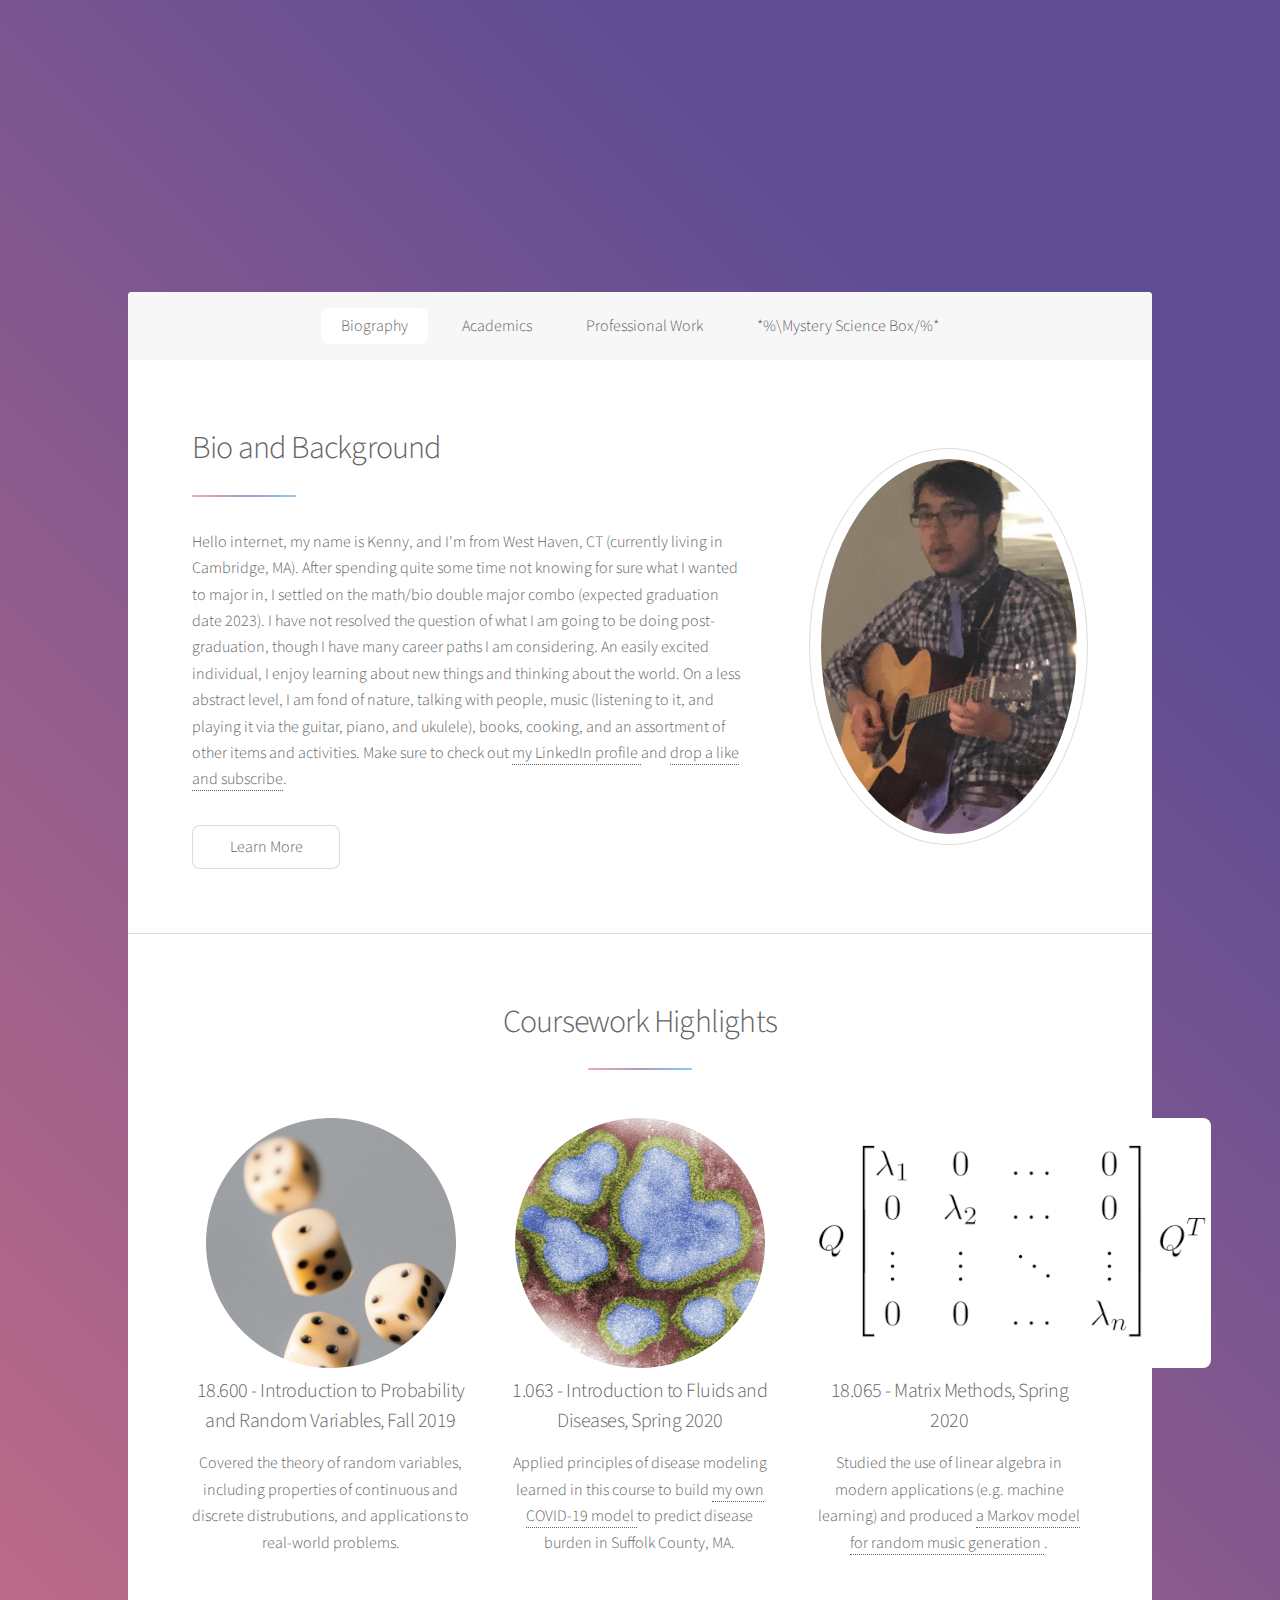
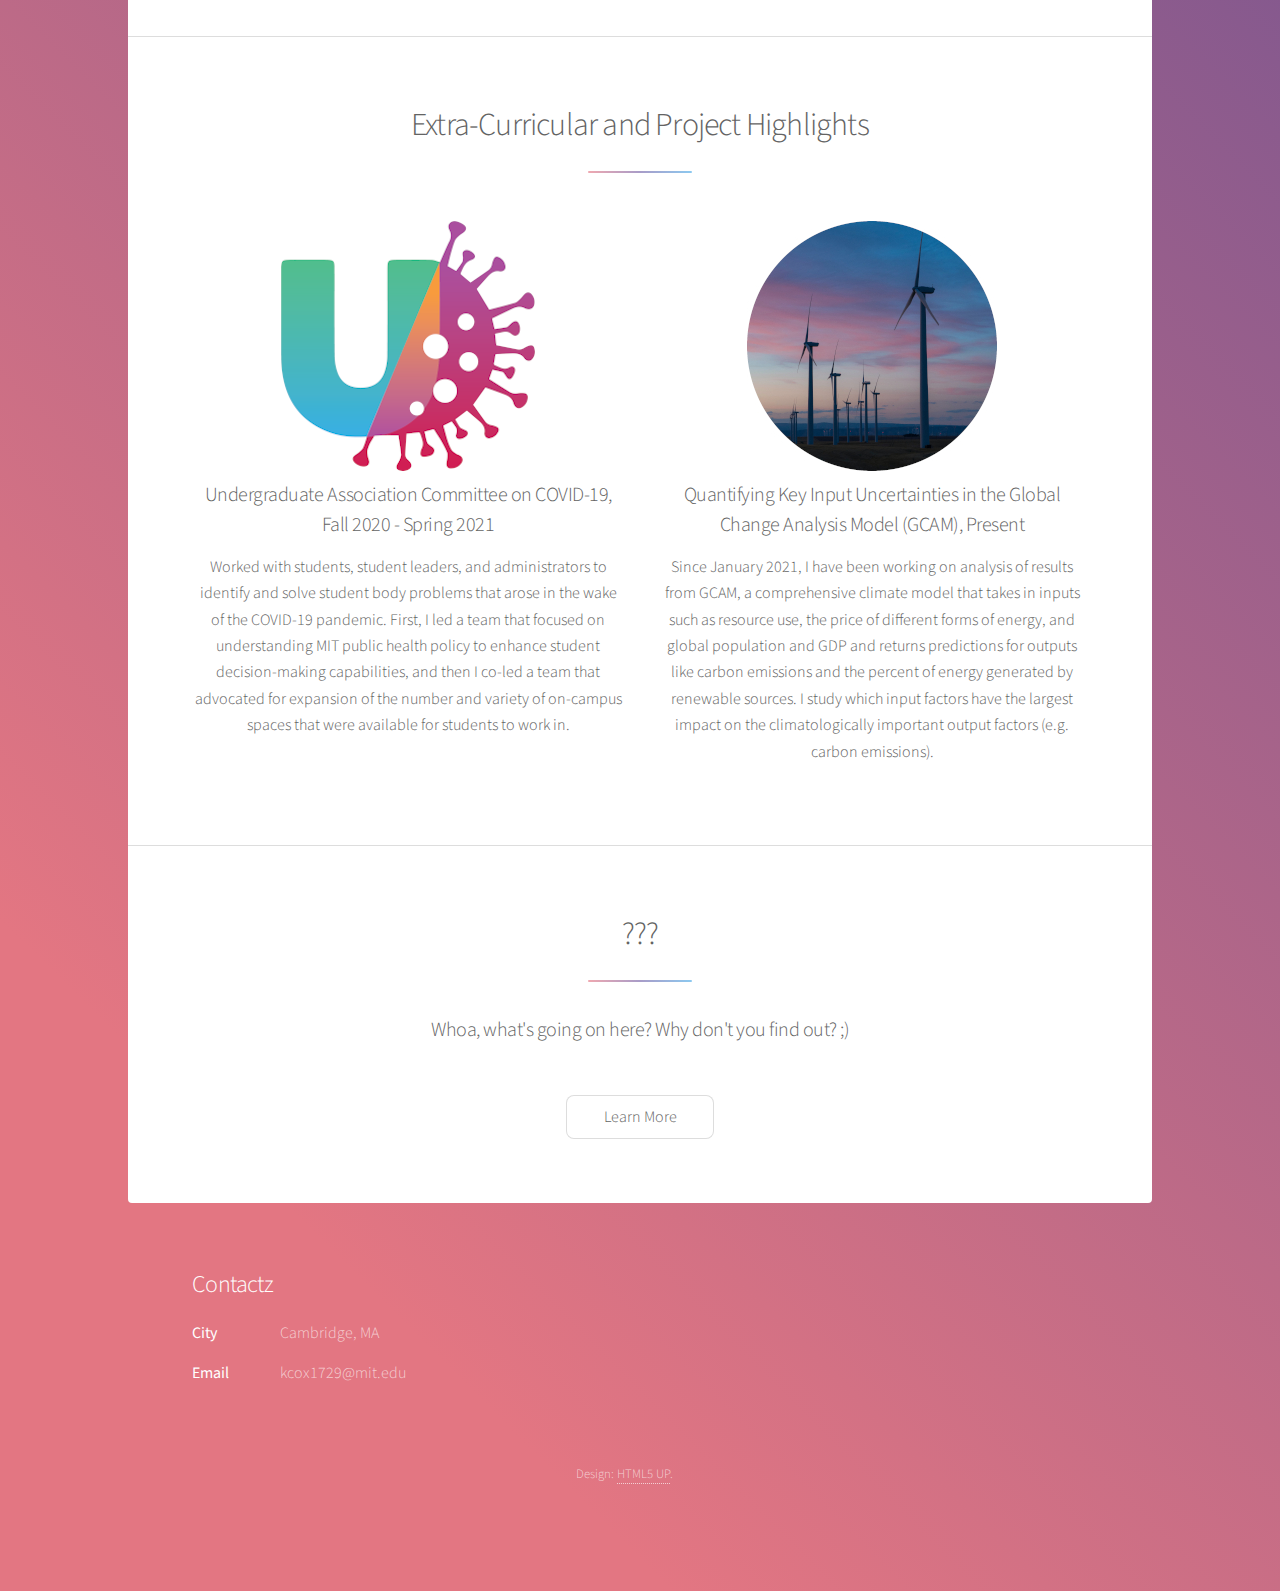
==== commit f2ff371f: "most things" ====
--- a/index.html
+++ b/index.html
@@ -28,7 +28,7 @@
 						<ul>
 							<li><a href="#intro" class="active">Biography</a></li>
 							<li><a href="#first">Academics</a></li>
-							<li><a href="#second">Projects</a></li>
+							<li><a href="#second">Professional Work</a></li>
 							<li><a href="#cta">*%\Mystery Science Box/%*</a></li>
 						</ul>
 					</nav>
@@ -73,7 +73,7 @@
 									<li>
 										<span class="image"><img src="images/virus.jpg" alt="" /></span>
 										<h3>1.063 - Introduction to Fluids and Diseases, Spring 2020</h3>
-										<p>Applied pirnciples of disease modeling learned in this course to build <a href = "documents/1.063 Final Project Report.pdf"> my own COVID-19 model </a> to predict disease burden in Suffolk County, MA.</p>
+										<p>Applied principles of disease modeling learned in this course to build <a href = "documents/1.063 Final Project Report.pdf"> my own COVID-19 model </a> to predict disease burden in Suffolk County, MA.</p>
 									</li>
 									<li>
 										<span class="image"><img src="images/18.065 photo.PNG" alt="" /></span>
@@ -86,51 +86,33 @@
 						<!-- Second Section -->
 							<section id="second" class="main special">
 								<header class="major">
-									<h2>Ipsum consequat</h2>
-									<p>Donec imperdiet consequat consequat. Suspendisse feugiat congue<br />
-									posuere. Nulla massa urna, fermentum eget quam aliquet.</p>
+									<h2>Extra-Curricular and Project Highlights</h2>
 								</header>
-								<ul class="statistics">
-									<li class="style1">
-										<span class="icon solid fa-code-branch"></span>
-										<strong>5,120</strong> Etiam
+								<div class="projects">
+
+									<li>
+										<span class="image"><img src="images/covid_committee.png" alt="" /></span>
+										<h3>Undergraduate Association Committee on COVID-19, Fall 2020 - Spring 2021</h3>
+										<p>Worked with students, student leaders, and administrators to identify and solve student body problems that arose in the wake of the COVID-19 pandemic. First, I led a team that focused on understanding MIT public health policy to enhance student decision-making capabilities, and then I co-led a team that advocated for expansion of the number and variety of on-campus spaces that were available for students to work in.</p>
 									</li>
-									<li class="style2">
-										<span class="icon fa-folder-open"></span>
-										<strong>8,192</strong> Magna
+
+									<li>
+										<span class="image"><img src="images/gcam picture.jpg" alt="" /></span>
+										<h3>Quantifying Key Input Uncertainties in the Global Change Analysis Model (GCAM), Present </h3>
+										<p>Since January 2021, I have been working on analysis of results from GCAM, a comprehensive climate model that takes in inputs such as resource use, the price of different forms of energy, and global population and GDP and returns predictions for outputs like carbon emissions and the percent of energy generated by renewable sources. I study which input factors have the largest impact on the climatologically important output factors (e.g. carbon emissions).</p>
 									</li>
-									<li class="style3">
-										<span class="icon solid fa-signal"></span>
-										<strong>2,048</strong> Tempus
-									</li>
-									<li class="style4">
-										<span class="icon solid fa-laptop"></span>
-										<strong>4,096</strong> Aliquam
-									</li>
-									<li class="style5">
-										<span class="icon fa-gem"></span>
-										<strong>1,024</strong> Nullam
-									</li>
-								</ul>
-								<p class="content">Nam elementum nisl et mi a commodo porttitor. Morbi sit amet nisl eu arcu faucibus hendrerit vel a risus. Nam a orci mi, elementum ac arcu sit amet, fermentum pellentesque et purus. Integer maximus varius lorem, sed convallis diam accumsan sed. Etiam porttitor placerat sapien, sed eleifend a enim pulvinar faucibus semper quis ut arcu. Ut non nisl a mollis est efficitur vestibulum. Integer eget purus nec nulla mattis et accumsan ut magna libero. Morbi auctor iaculis porttitor. Sed ut magna ac risus et hendrerit scelerisque. Praesent eleifend lacus in lectus aliquam porta. Cras eu ornare dui curabitur lacinia.</p>
-								<footer class="major">
-									<ul class="actions special">
-										<li><a href="generic.html" class="button">Learn More</a></li>
-									</ul>
-								</footer>
+								</div>
 							</section>
 
 						<!-- Get Started -->
 							<section id="cta" class="main special">
 								<header class="major">
-									<h2>Congue imperdiet</h2>
-									<p>Donec imperdiet consequat consequat. Suspendisse feugiat congue<br />
-									posuere. Nulla massa urna, fermentum eget quam aliquet.</p>
+									<h2>???</h2>
+									<p>Whoa, what's going on here? Why don't you find out? ;)</p>
 								</header>
 								<footer class="major">
 									<ul class="actions special">
-										<li><a href="generic.html" class="button primary">Get Started</a></li>
-										<li><a href="generic.html" class="button">Learn More</a></li>
+										<li><a href="special.html" class="button">Learn More</a></li>
 									</ul>
 								</footer>
 							</section>
@@ -140,31 +122,15 @@
 				<!-- Footer -->
 					<footer id="footer">
 						<section>
-							<h2>Aliquam sed mauris</h2>
-							<p>Sed lorem ipsum dolor sit amet et nullam consequat feugiat consequat magna adipiscing tempus etiam dolore veroeros. eget dapibus mauris. Cras aliquet, nisl ut viverra sollicitudin, ligula erat egestas velit, vitae tincidunt odio.</p>
-							<ul class="actions">
-								<li><a href="generic.html" class="button">Learn More</a></li>
-							</ul>
+							<h2>Contactz</h2>
+							<dl class="alt">
+								<dt>City</dt>
+								<dd>Cambridge, MA</dd>
+								<dt>Email</dt>
+								<dd>kcox1729@mit.edu</dd>
+							</dl>
 						</section>
-						<section>
-							<h2>Etiam feugiat</h2>
-							<dl class="alt">
-								<dt>Address</dt>
-								<dd>1234 Somewhere Road &bull; Nashville, TN 00000 &bull; USA</dd>
-								<dt>Phone</dt>
-								<dd>(000) 000-0000 x 0000</dd>
-								<dt>Email</dt>
-								<dd><a href="#">information@untitled.tld</a></dd>
-							</dl>
-							<ul class="icons">
-								<li><a href="#" class="icon brands fa-twitter alt"><span class="label">Twitter</span></a></li>
-								<li><a href="#" class="icon brands fa-facebook-f alt"><span class="label">Facebook</span></a></li>
-								<li><a href="#" class="icon brands fa-instagram alt"><span class="label">Instagram</span></a></li>
-								<li><a href="#" class="icon brands fa-github alt"><span class="label">GitHub</span></a></li>
-								<li><a href="#" class="icon brands fa-dribbble alt"><span class="label">Dribbble</span></a></li>
-							</ul>
-						</section>
-						<p class="copyright">&copy; Untitled. Design: <a href="https://html5up.net">HTML5 UP</a>.</p>
+						<p class="copyright">Design: <a href="https://html5up.net">HTML5 UP</a>.</p>
 					</footer>
 
 			</div>
--- a/assets/css/main.css
+++ b/assets/css/main.css
@@ -59,6 +59,73 @@
 	background-color: transparent;
 	color: inherit;
 }
+
+.projects {
+	display: -moz-flex;
+	display: -webkit-flex;
+	display: -ms-flex;
+	display: flex;
+	-moz-flex-wrap: wrap;
+	-webkit-flex-wrap: wrap;
+	-ms-flex-wrap: wrap;
+	flex-wrap: wrap;
+	-moz-justify-content: center;
+	-webkit-justify-content: center;
+	-ms-justify-content: center;
+	justify-content: center;
+	width: calc(100% + 2em);
+	margin: 0 0 3em -2em;
+	padding: 0;
+	list-style: none;
+}
+
+	.projects li {
+		width: calc(50% - 2em);
+		margin-left: 2em;
+		margin-top: 3em;
+		padding: 0;
+	}
+
+		.projects li:nth-child(1), .projects li:nth-child(2), .projects li:nth-child(3) {
+			margin-top: 0;
+		}
+
+		.projects li > :last-child {
+			margin-bottom: 0;
+		}
+
+	@media screen and (max-width: 980px) {
+
+		.projects li {
+			width: calc(50% - 2em);
+		}
+
+			.projects li:nth-child(3) {
+				margin-top: 3em;
+			}
+
+	}
+
+	@media screen and (max-width: 736px) {
+
+		.projects {
+			width: 100%;
+			margin: 0 0 2em 0;
+		}
+
+			.projects li {
+				width: 100%;
+				margin-left: 0;
+				margin-top: 2em;
+			}
+
+				.projects li:nth-child(2), .projects li:nth-child(3) {
+					margin-top: 2em;
+				}
+
+	}
+
+
 
 input::-moz-focus-inner {
 	border: 0;
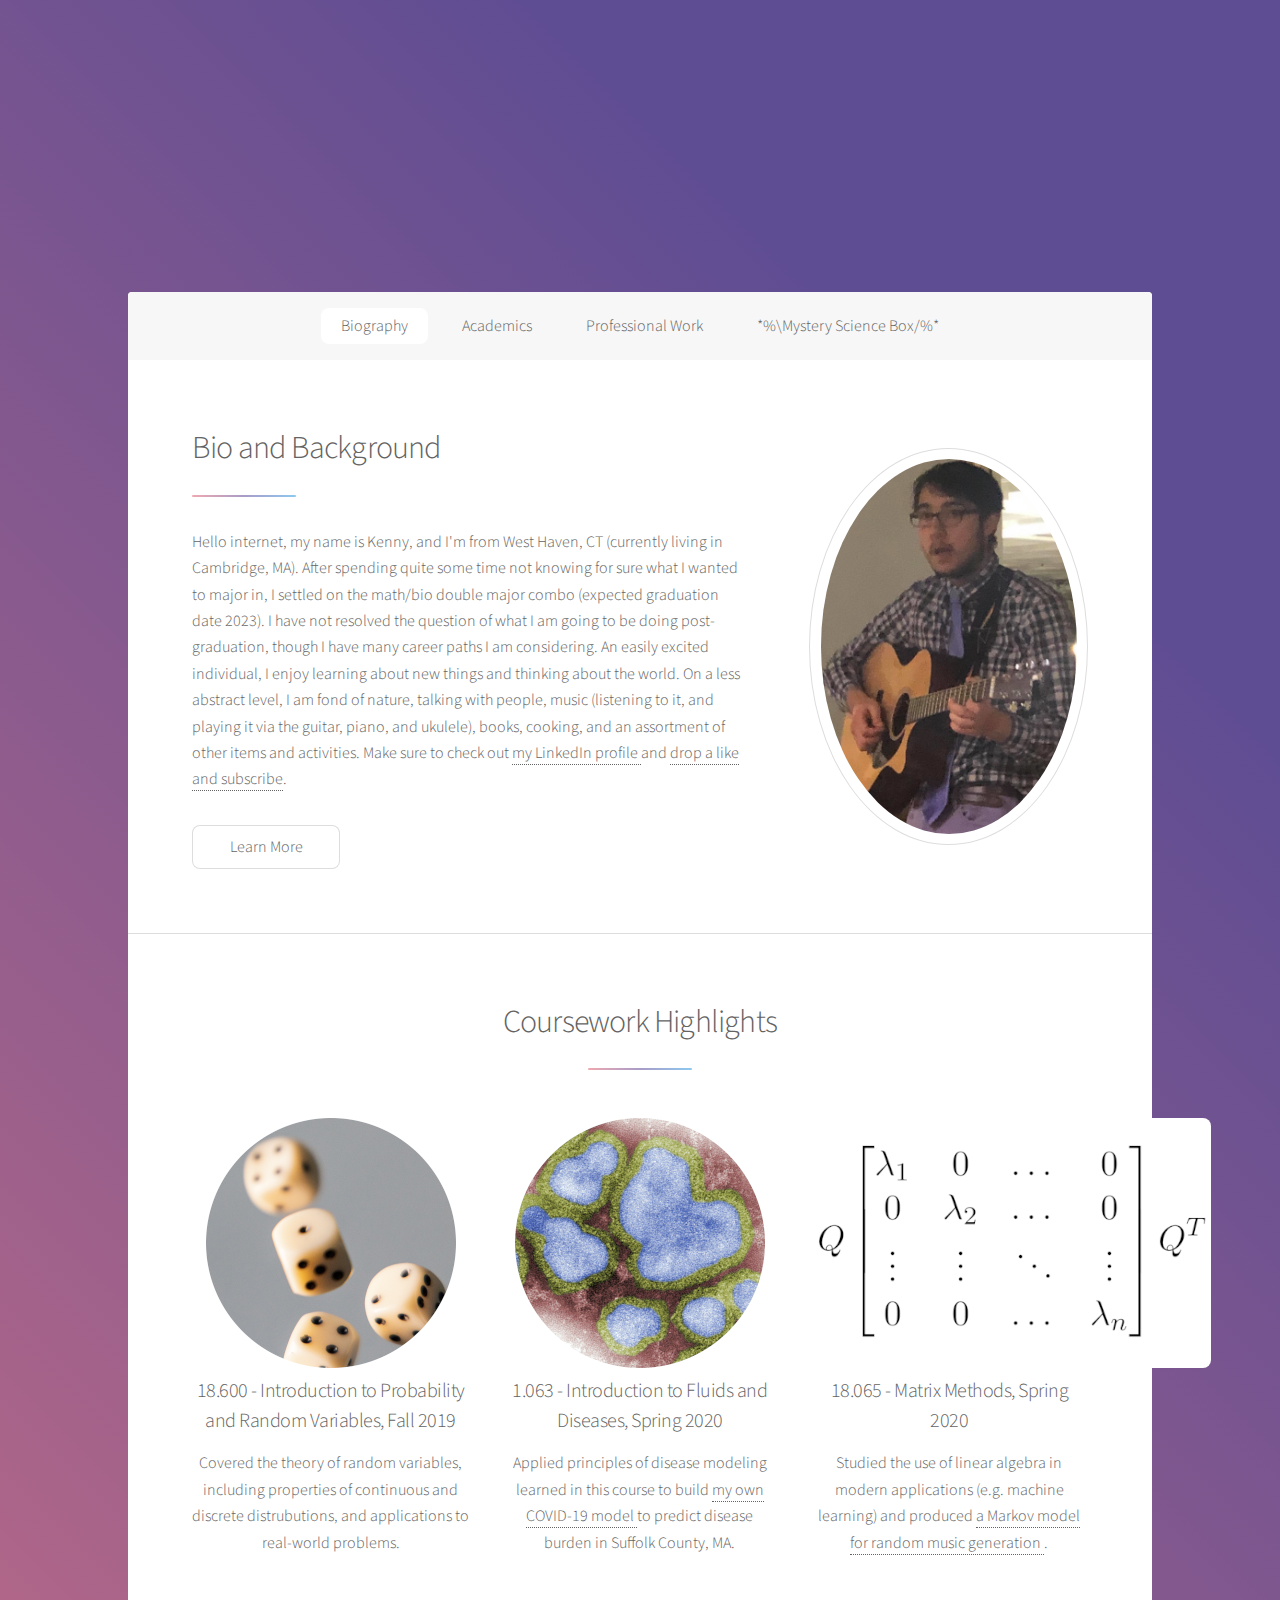
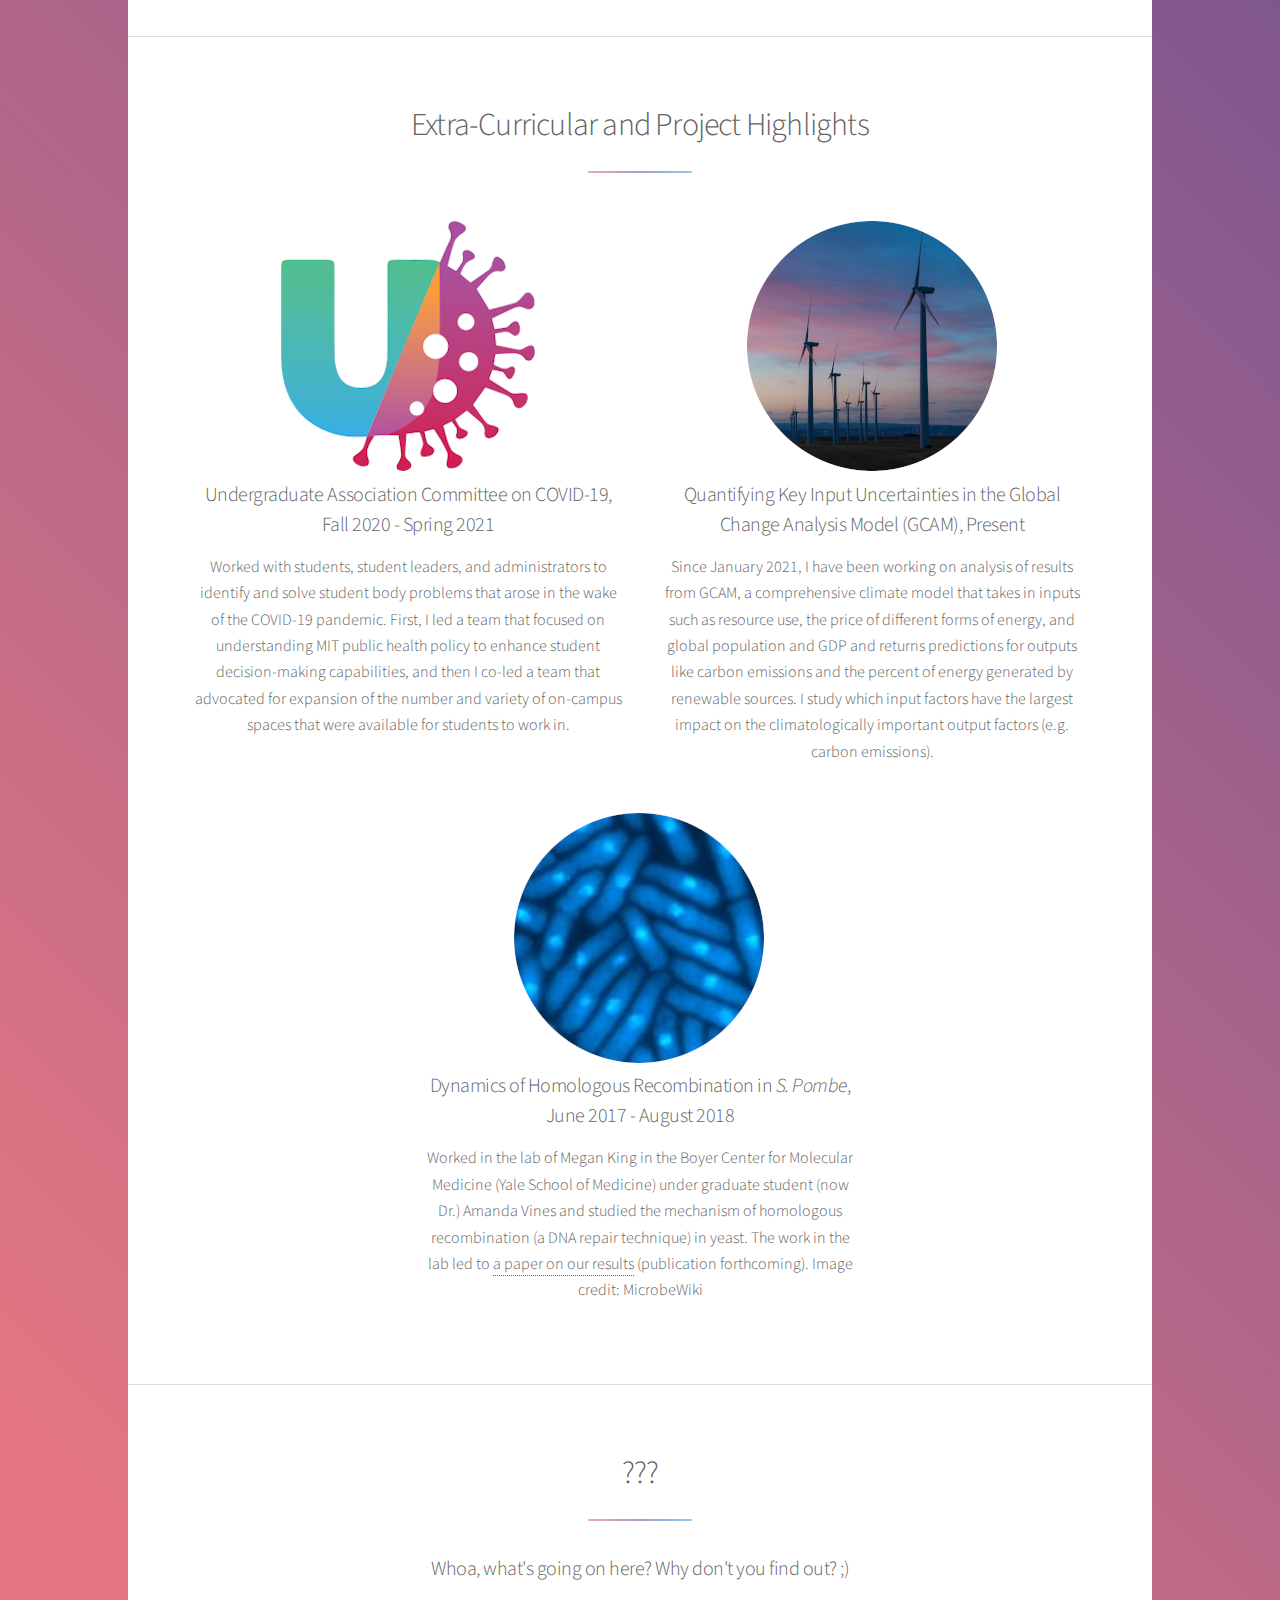
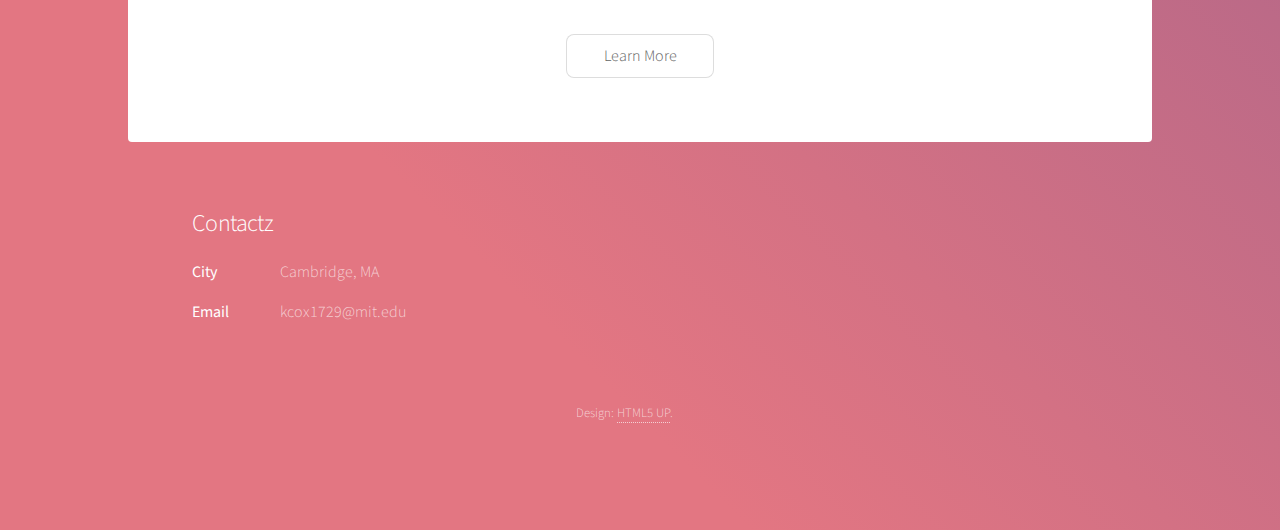
==== commit 344a7383: "almost finished first draft" ====
--- a/index.html
+++ b/index.html
@@ -52,7 +52,7 @@
 											and <a href = "https://www.youtube.com/watch?v=dQw4w9WgXcQ">drop a like and subscribe</a>.
 										</p>
 										<ul class="actions">
-											<li><a href="generic.html" class="button">Learn More</a></li>
+											<li><a href="content.html" class="button">Learn More</a></li>
 										</ul>
 									</div>
 									<span class="image"><img src="images/grainy guitar pic.jpg" alt="" /></span>
@@ -102,6 +102,14 @@
 										<p>Since January 2021, I have been working on analysis of results from GCAM, a comprehensive climate model that takes in inputs such as resource use, the price of different forms of energy, and global population and GDP and returns predictions for outputs like carbon emissions and the percent of energy generated by renewable sources. I study which input factors have the largest impact on the climatologically important output factors (e.g. carbon emissions).</p>
 									</li>
 								</div>
+								<div class="projects">
+
+									<li>
+										<span class="image"><img src="images/Picture_of_s._pombe.jpg" alt="" /></span>
+										<h3>Dynamics of Homologous Recombination in <em>S. Pombe</em>, June 2017 - August 2018</h3>
+										<p>Worked in the lab of Megan King in the Boyer Center for Molecular Medicine (Yale School of Medicine) under graduate student (now Dr.) Amanda Vines and studied the mechanism of homologous recombination (a DNA repair technique) in yeast. The work in the lab led to <a href = https://www.biorxiv.org/content/10.1101/2020.05.03.074468v1.full>a paper on our results</a> (publication forthcoming). Image credit: MicrobeWiki</p>
+									</li>
+								</div>
 							</section>
 
 						<!-- Get Started -->
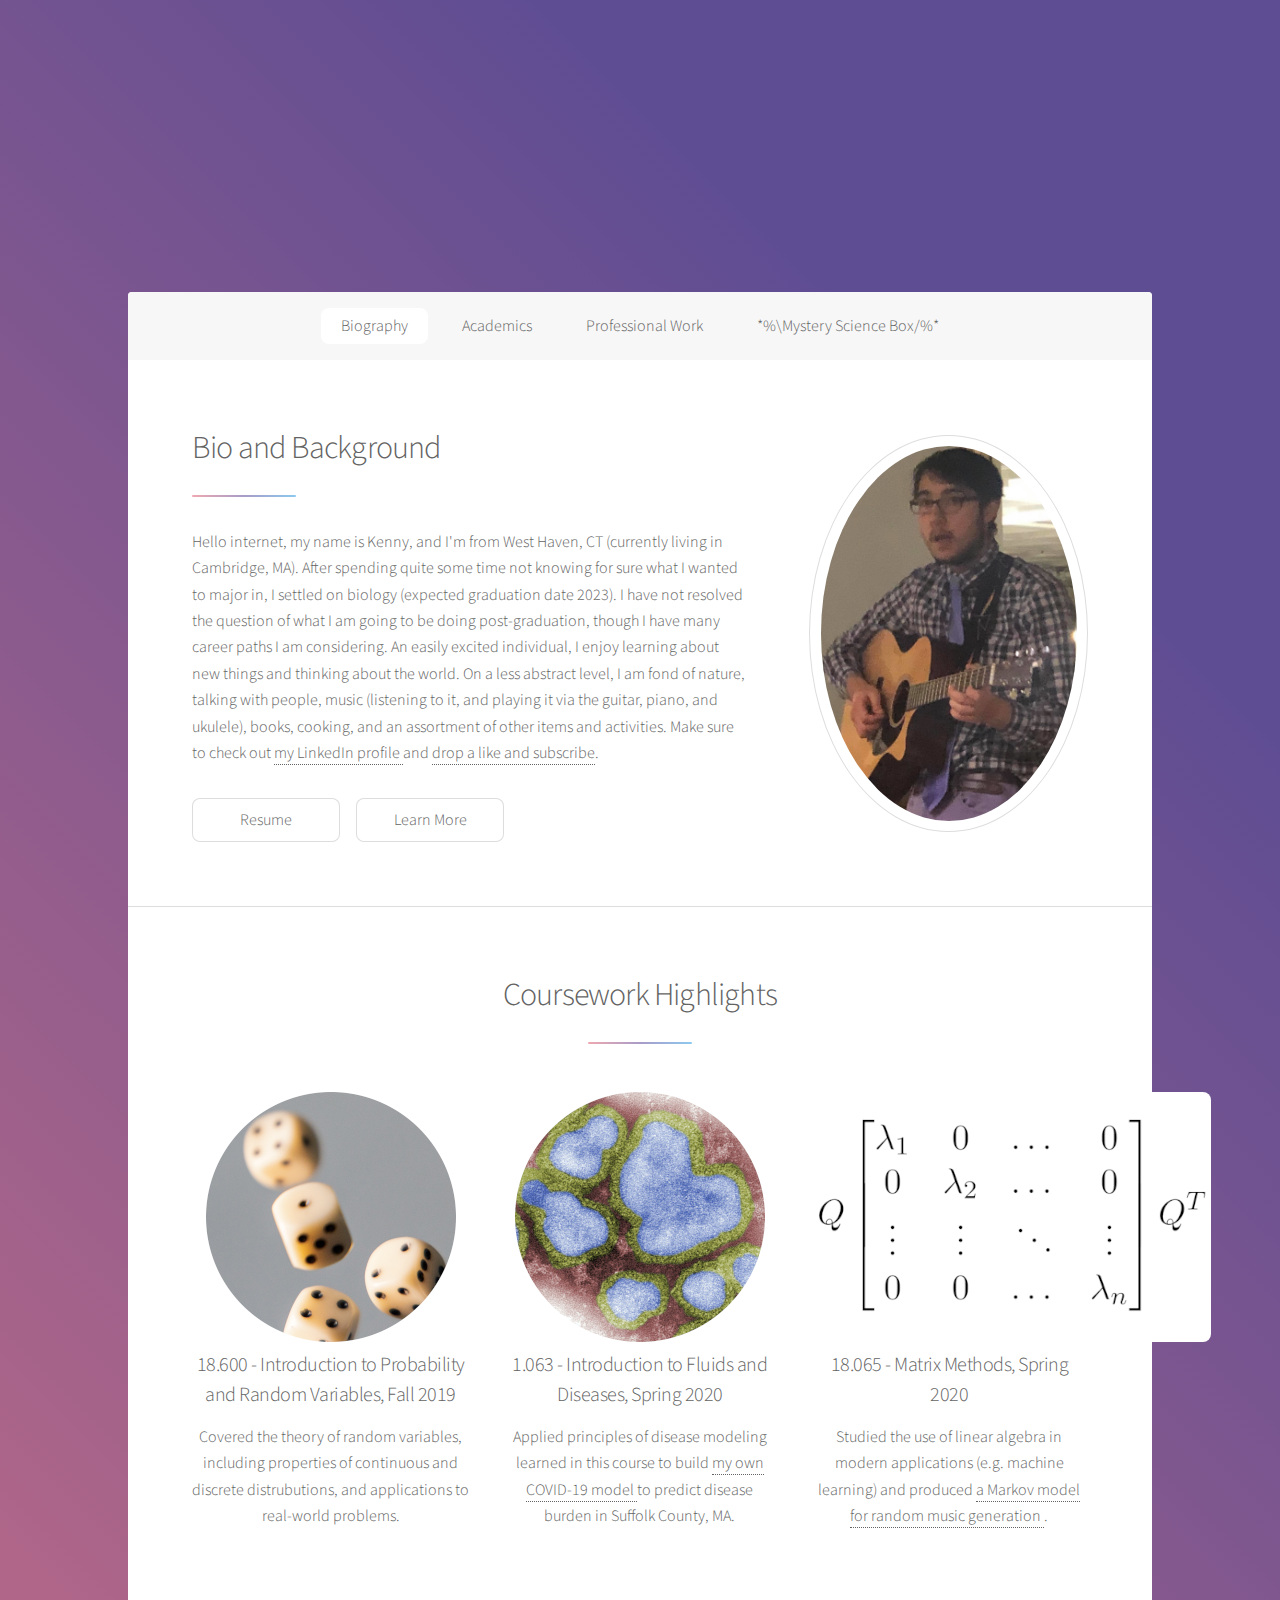
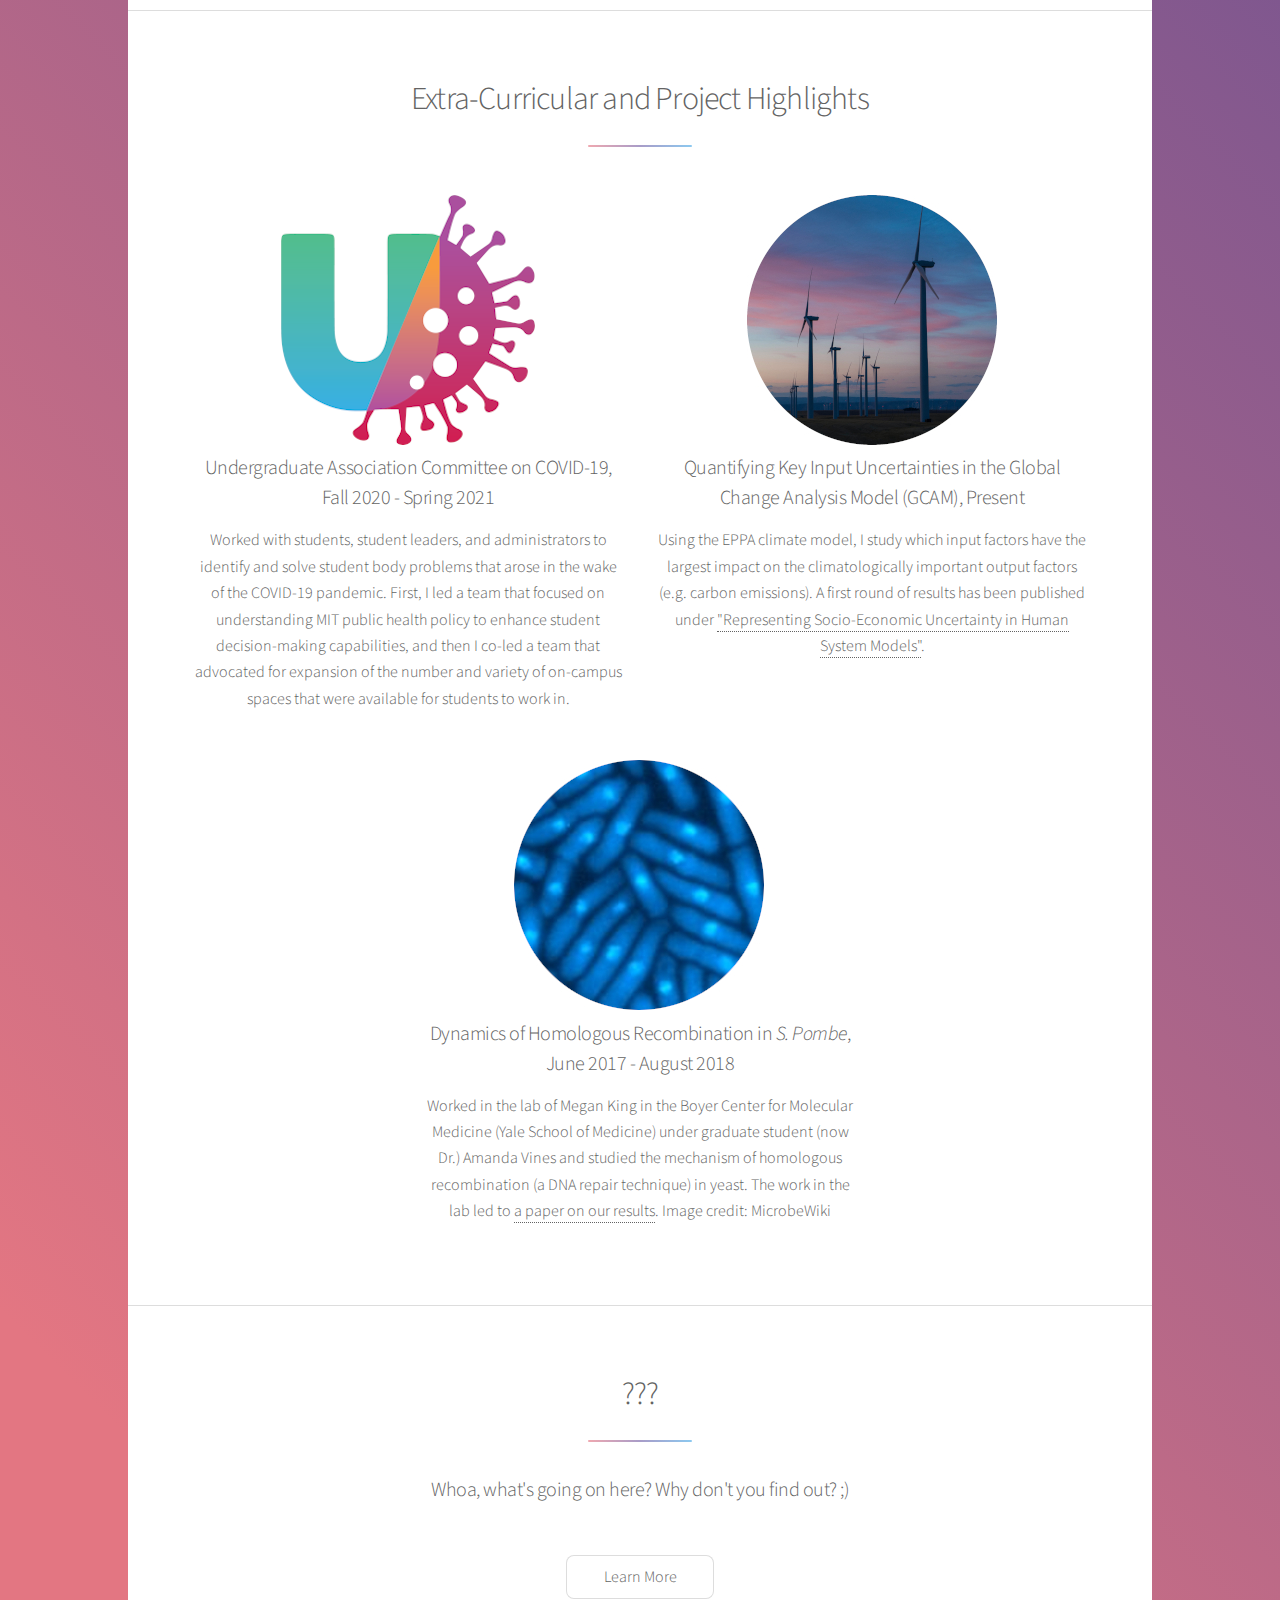
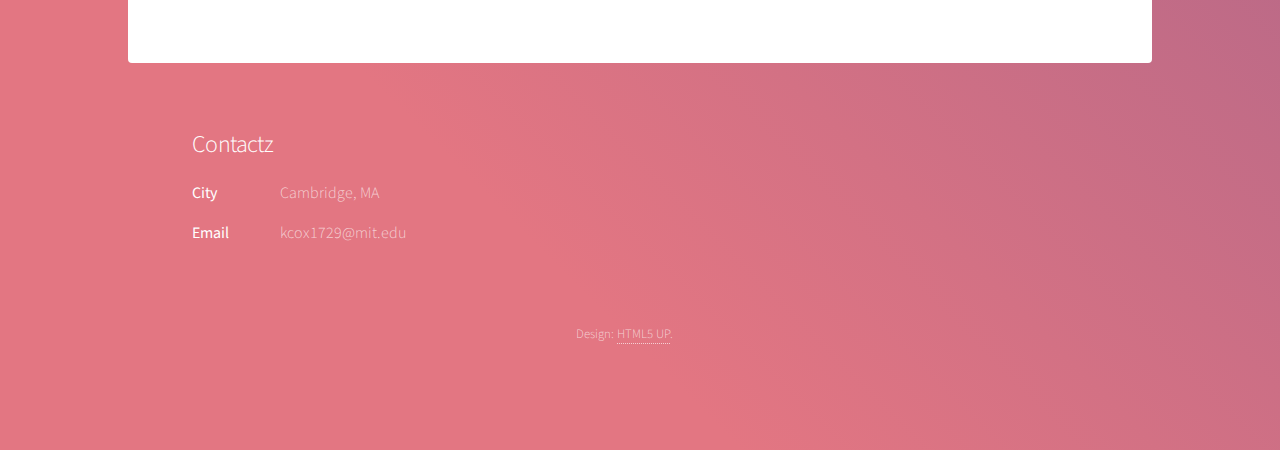
==== commit b4165008: "grammar update" ====
--- a/index.html
+++ b/index.html
@@ -44,7 +44,7 @@
 											<h2>Bio and Background</h2>
 										</header>
 										<p>Hello internet, my name is Kenny, and I'm from West Haven, CT (currently living in Cambridge, MA). After spending quite some time not 
-											knowing for sure what I wanted to major in, I settled on the math/bio double major combo (expected graduation date 2023). I have not 
+											knowing for sure what I wanted to major in, I settled on biology (expected graduation date 2023). I have not 
 											resolved the question of what I am going to be doing post-graduation, though I have many career paths I am considering. An easily
 											excited individual, I enjoy learning about new things and thinking about the world. On a less abstract level, I am fond of 
 											nature, talking with people, music (listening to it, and playing it via the guitar, piano, and ukulele), books, cooking, and an
@@ -52,8 +52,10 @@
 											and <a href = "https://www.youtube.com/watch?v=dQw4w9WgXcQ">drop a like and subscribe</a>.
 										</p>
 										<ul class="actions">
+											<li><a href = "documents/Resume September 2021.pdf" class="button">Resume</a></li>
 											<li><a href="content.html" class="button">Learn More</a></li>
 										</ul>
+
 									</div>
 									<span class="image"><img src="images/grainy guitar pic.jpg" alt="" /></span>
 								</div>
@@ -99,7 +101,7 @@
 									<li>
 										<span class="image"><img src="images/gcam picture.jpg" alt="" /></span>
 										<h3>Quantifying Key Input Uncertainties in the Global Change Analysis Model (GCAM), Present </h3>
-										<p>Since January 2021, I have been working on analysis of results from GCAM, a comprehensive climate model that takes in inputs such as resource use, the price of different forms of energy, and global population and GDP and returns predictions for outputs like carbon emissions and the percent of energy generated by renewable sources. I study which input factors have the largest impact on the climatologically important output factors (e.g. carbon emissions).</p>
+										<p>Using the EPPA climate model, I study which input factors have the largest impact on the climatologically important output factors (e.g. carbon emissions). A first round of results has been published under <a href = https://agupubs.onlinelibrary.wiley.com/doi/full/10.1029/2021EF002239>"Representing Socio-Economic Uncertainty in Human System Models"</a>.</p>
 									</li>
 								</div>
 								<div class="projects">
@@ -107,7 +109,7 @@
 									<li>
 										<span class="image"><img src="images/Picture_of_s._pombe.jpg" alt="" /></span>
 										<h3>Dynamics of Homologous Recombination in <em>S. Pombe</em>, June 2017 - August 2018</h3>
-										<p>Worked in the lab of Megan King in the Boyer Center for Molecular Medicine (Yale School of Medicine) under graduate student (now Dr.) Amanda Vines and studied the mechanism of homologous recombination (a DNA repair technique) in yeast. The work in the lab led to <a href = https://www.biorxiv.org/content/10.1101/2020.05.03.074468v1.full>a paper on our results</a> (publication forthcoming). Image credit: MicrobeWiki</p>
+										<p>Worked in the lab of Megan King in the Boyer Center for Molecular Medicine (Yale School of Medicine) under graduate student (now Dr.) Amanda Vines and studied the mechanism of homologous recombination (a DNA repair technique) in yeast. The work in the lab led to <a href = https://www.molbiolcell.org/doi/10.1091/mbc.E20-07-0433>a paper on our results</a>. Image credit: MicrobeWiki</p>
 									</li>
 								</div>
 							</section>
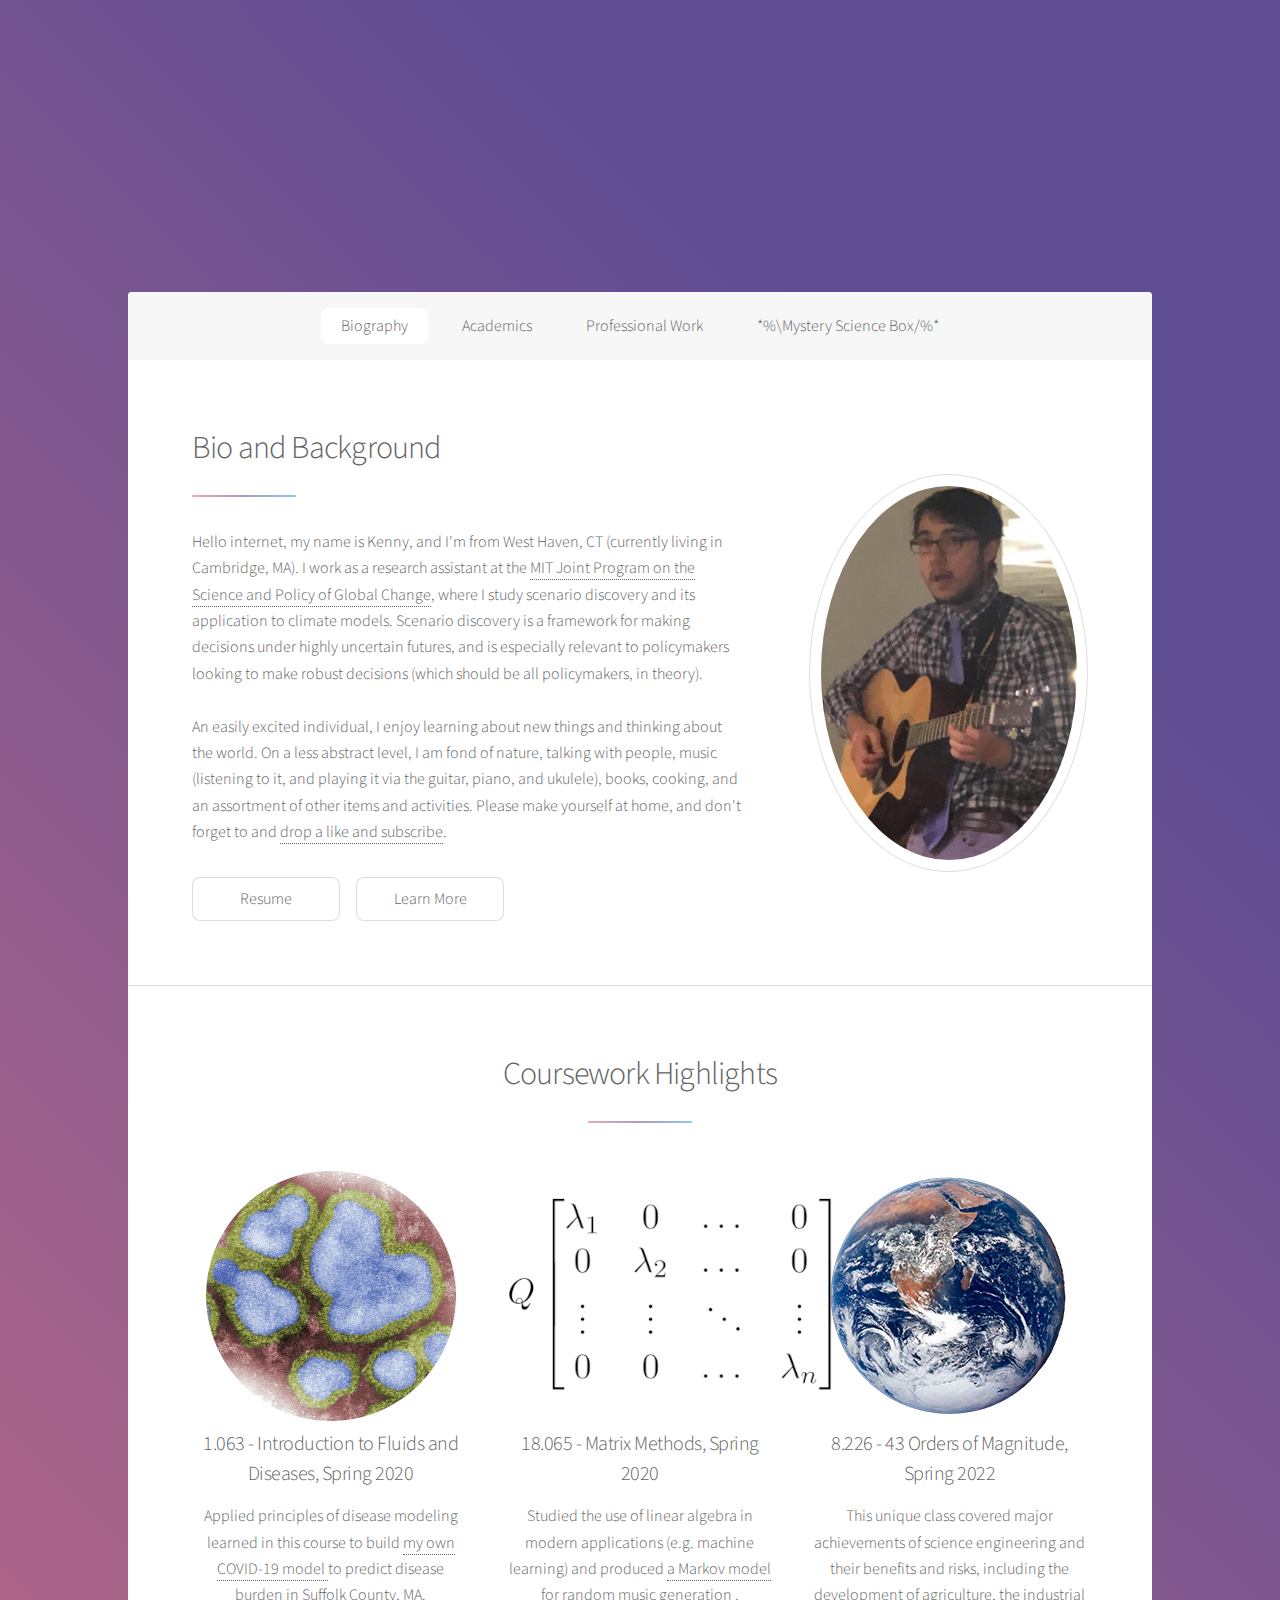
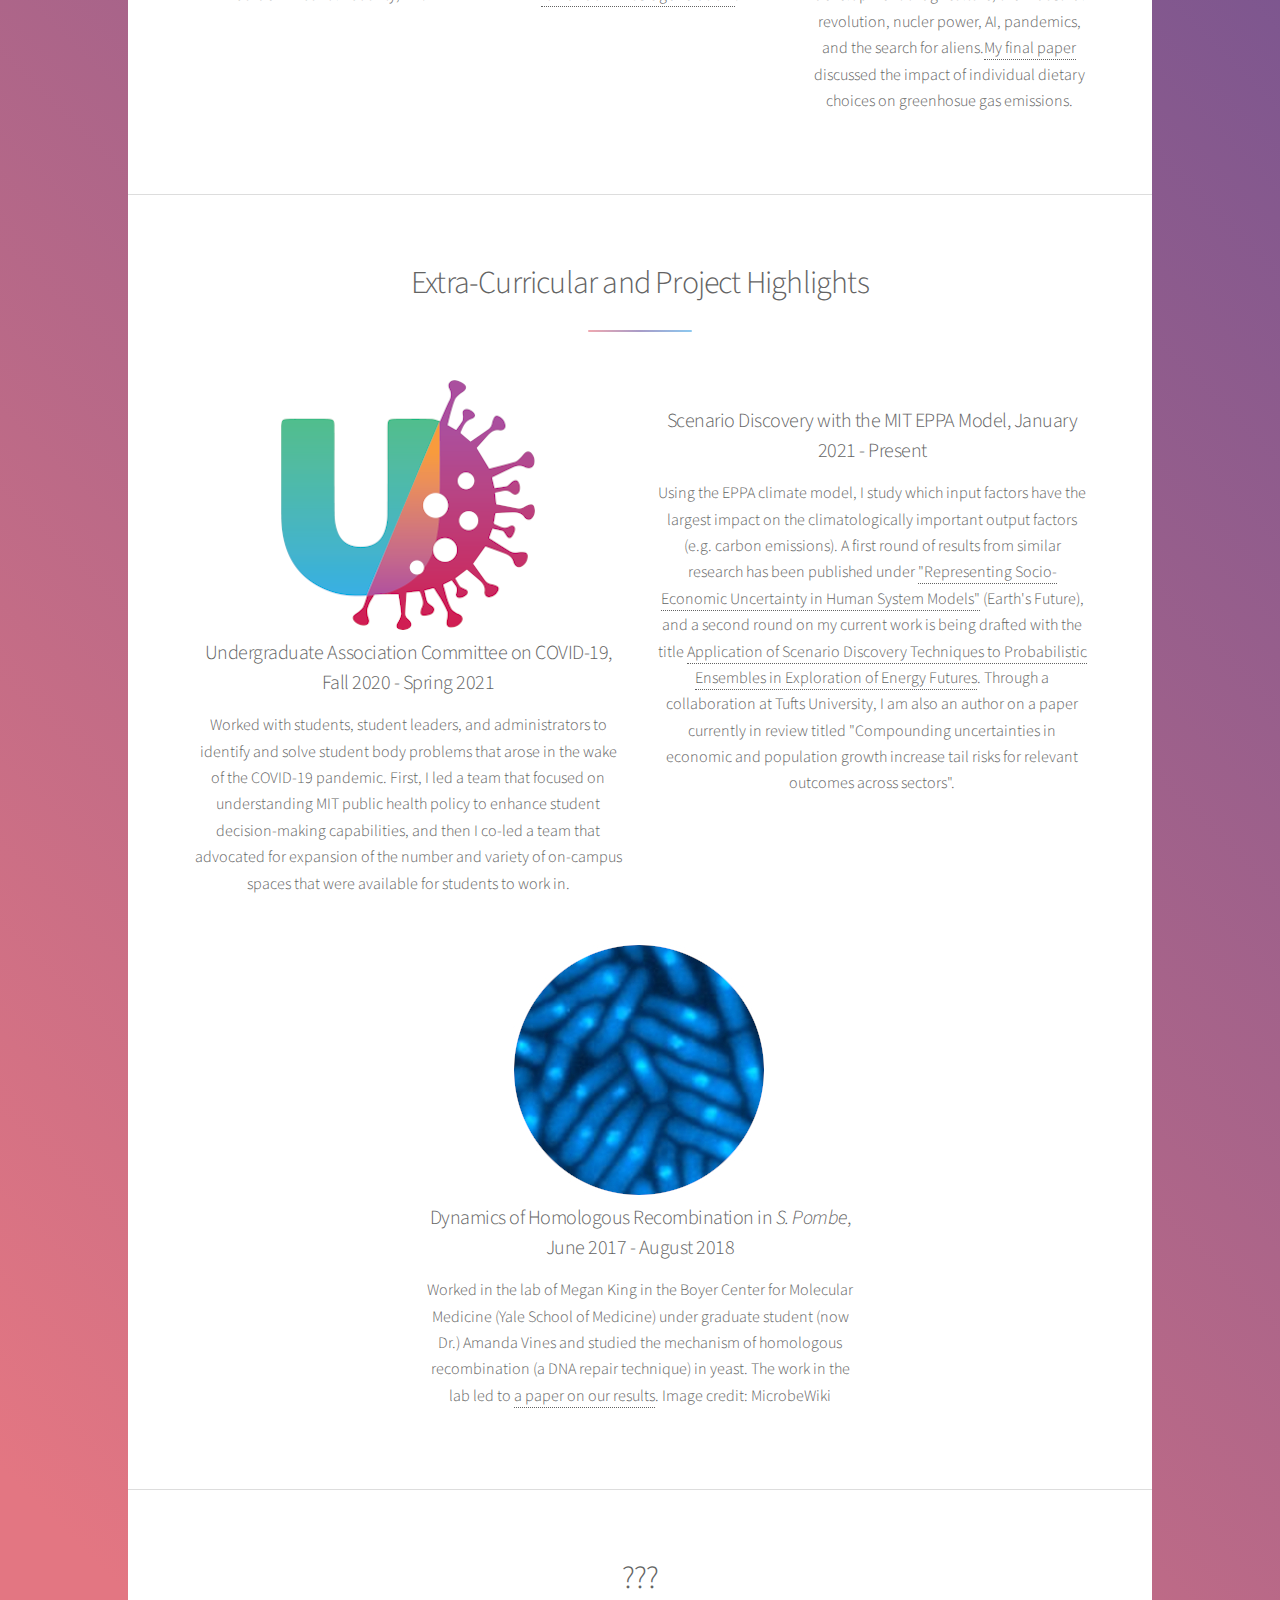
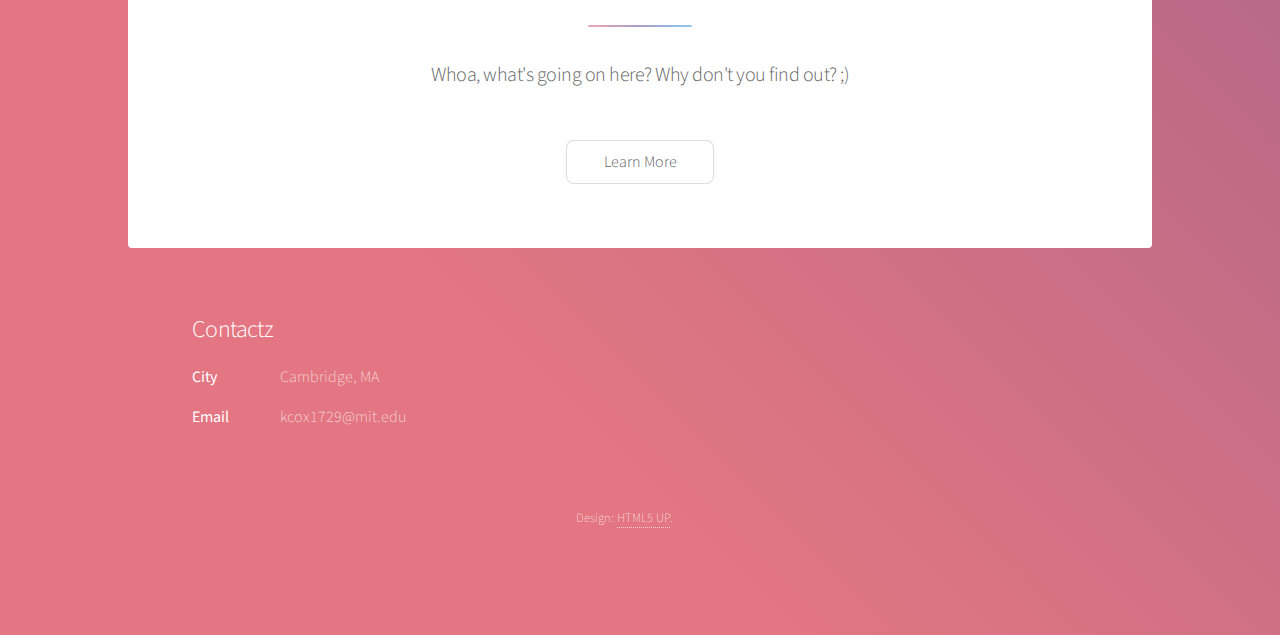
==== commit 10719fbb: "updates" ====
--- a/index.html
+++ b/index.html
@@ -20,7 +20,7 @@
 				<!-- Header -->
 					<header id="header" class="alt">
 						<h1>Kenneth Cox</h1>
-						<p>Mathematics and Biology | Massachusetts Institute of Technology</p>
+						<p>S.B. in Biology | Climate and Energy Research Assistant | Massachusetts Institute of Technology</p>
 					</header>
 
 				<!-- Nav -->
@@ -43,16 +43,19 @@
 										<header class="major">
 											<h2>Bio and Background</h2>
 										</header>
-										<p>Hello internet, my name is Kenny, and I'm from West Haven, CT (currently living in Cambridge, MA). After spending quite some time not 
-											knowing for sure what I wanted to major in, I settled on biology (expected graduation date 2023). I have not 
-											resolved the question of what I am going to be doing post-graduation, though I have many career paths I am considering. An easily
+										<p>Hello internet, my name is Kenny, and I'm from West Haven, CT (currently living in Cambridge, MA). I work as a research assistant at the
+											<a href="https://globalchange.mit.edu/">MIT Joint Program on the Science and Policy of Global Change</a>, where I study scenario discovery and
+											its application to climate models. Scenario discovery is a framework for making decisions under highly uncertain futures, and is especially
+											relevant to policymakers looking to make robust decisions (which should be all policymakers, in theory).
+											<br></br>											
+											An easily
 											excited individual, I enjoy learning about new things and thinking about the world. On a less abstract level, I am fond of 
 											nature, talking with people, music (listening to it, and playing it via the guitar, piano, and ukulele), books, cooking, and an
-											assortment of other items and activities. Make sure to check out <a href = "https://www.linkedin.com/in/kenneth-cox-94a779156/"> my LinkedIn profile </a>
+											assortment of other items and activities. Please make yourself at home, and don't forget to
 											and <a href = "https://www.youtube.com/watch?v=dQw4w9WgXcQ">drop a like and subscribe</a>.
 										</p>
 										<ul class="actions">
-											<li><a href = "documents/Resume September 2021.pdf" class="button">Resume</a></li>
+											<li><a href = "documents/Current Resume.pdf" class="button">Resume</a></li>
 											<li><a href="content.html" class="button">Learn More</a></li>
 										</ul>
 
@@ -68,11 +71,6 @@
 								</header>
 								<ul class="features">
 									<li>
-										<span class="image"><img src="images/dice.jpg" alt="" /></span>
-										<h3>18.600 - Introduction to Probability and Random Variables, Fall 2019</h3>
-										<p>Covered the theory of random variables, including properties of continuous and discrete distrubutions, and applications to real-world problems.</p>
-									</li>
-									<li>
 										<span class="image"><img src="images/virus.jpg" alt="" /></span>
 										<h3>1.063 - Introduction to Fluids and Diseases, Spring 2020</h3>
 										<p>Applied principles of disease modeling learned in this course to build <a href = "documents/1.063 Final Project Report.pdf"> my own COVID-19 model </a> to predict disease burden in Suffolk County, MA.</p>
@@ -82,6 +80,13 @@
 										<h3>18.065 - Matrix Methods, Spring 2020</h3>
 										<p>Studied the use of linear algebra in modern applications (e.g. machine learning) and produced <a href = "documents/18_065_Final_Project.pdf"> a Markov model for random music generation </a>.</p>
 									</li>
+									<li>
+										<span class="image"><img src="images/blue marble.png" alt="" /></span>
+										<h3>8.226 - 43 Orders of Magnitude, Spring 2022</h3>
+										<p>This unique class covered major achievements of science engineering and their benefits and risks, including the development of agriculture, the industrial revolution, nucler power, AI, pandemics,
+											and the search for aliens.<a href="documents\final_paper_8226.pdf">My final paper</a> discussed the impact of individual dietary choices on greenhosue gas emissions.</p>
+									</li>
+
 								</ul>
 							</section>
 
@@ -99,9 +104,13 @@
 									</li>
 
 									<li>
-										<span class="image"><img src="images/gcam picture.jpg" alt="" /></span>
-										<h3>Quantifying Key Input Uncertainties in the Global Change Analysis Model (GCAM), Present </h3>
-										<p>Using the EPPA climate model, I study which input factors have the largest impact on the climatologically important output factors (e.g. carbon emissions). A first round of results has been published under <a href = https://agupubs.onlinelibrary.wiley.com/doi/full/10.1029/2021EF002239>"Representing Socio-Economic Uncertainty in Human System Models"</a>.</p>
+										<span class="image"><img src="images/eppa picture.jpg" alt="" /></span>
+										<h3>Scenario Discovery with the MIT EPPA Model, January 2021 - Present </h3>
+										<p>Using the EPPA climate model, I study which input factors have the largest impact on the climatologically important output factors (e.g. carbon emissions). 
+											A first round of results from similar research has been published under <a href = https://agupubs.onlinelibrary.wiley.com/doi/full/10.1029/2021EF002239>"Representing Socio-Economic Uncertainty in Human System Models"</a> (Earth's Future),
+											and a second round on my current work is being drafted with the title <a href="https://globalchange.mit.edu/publication/18092">Application of Scenario Discovery Techniques to Probabilistic Ensembles in Exploration of Energy Futures</a>.
+											Through a collaboration at Tufts University, I am also an author on a paper currently in review titled "Compounding uncertainties in economic and population growth increase tail risks for relevant outcomes across sectors".
+										</p>
 									</li>
 								</div>
 								<div class="projects">
